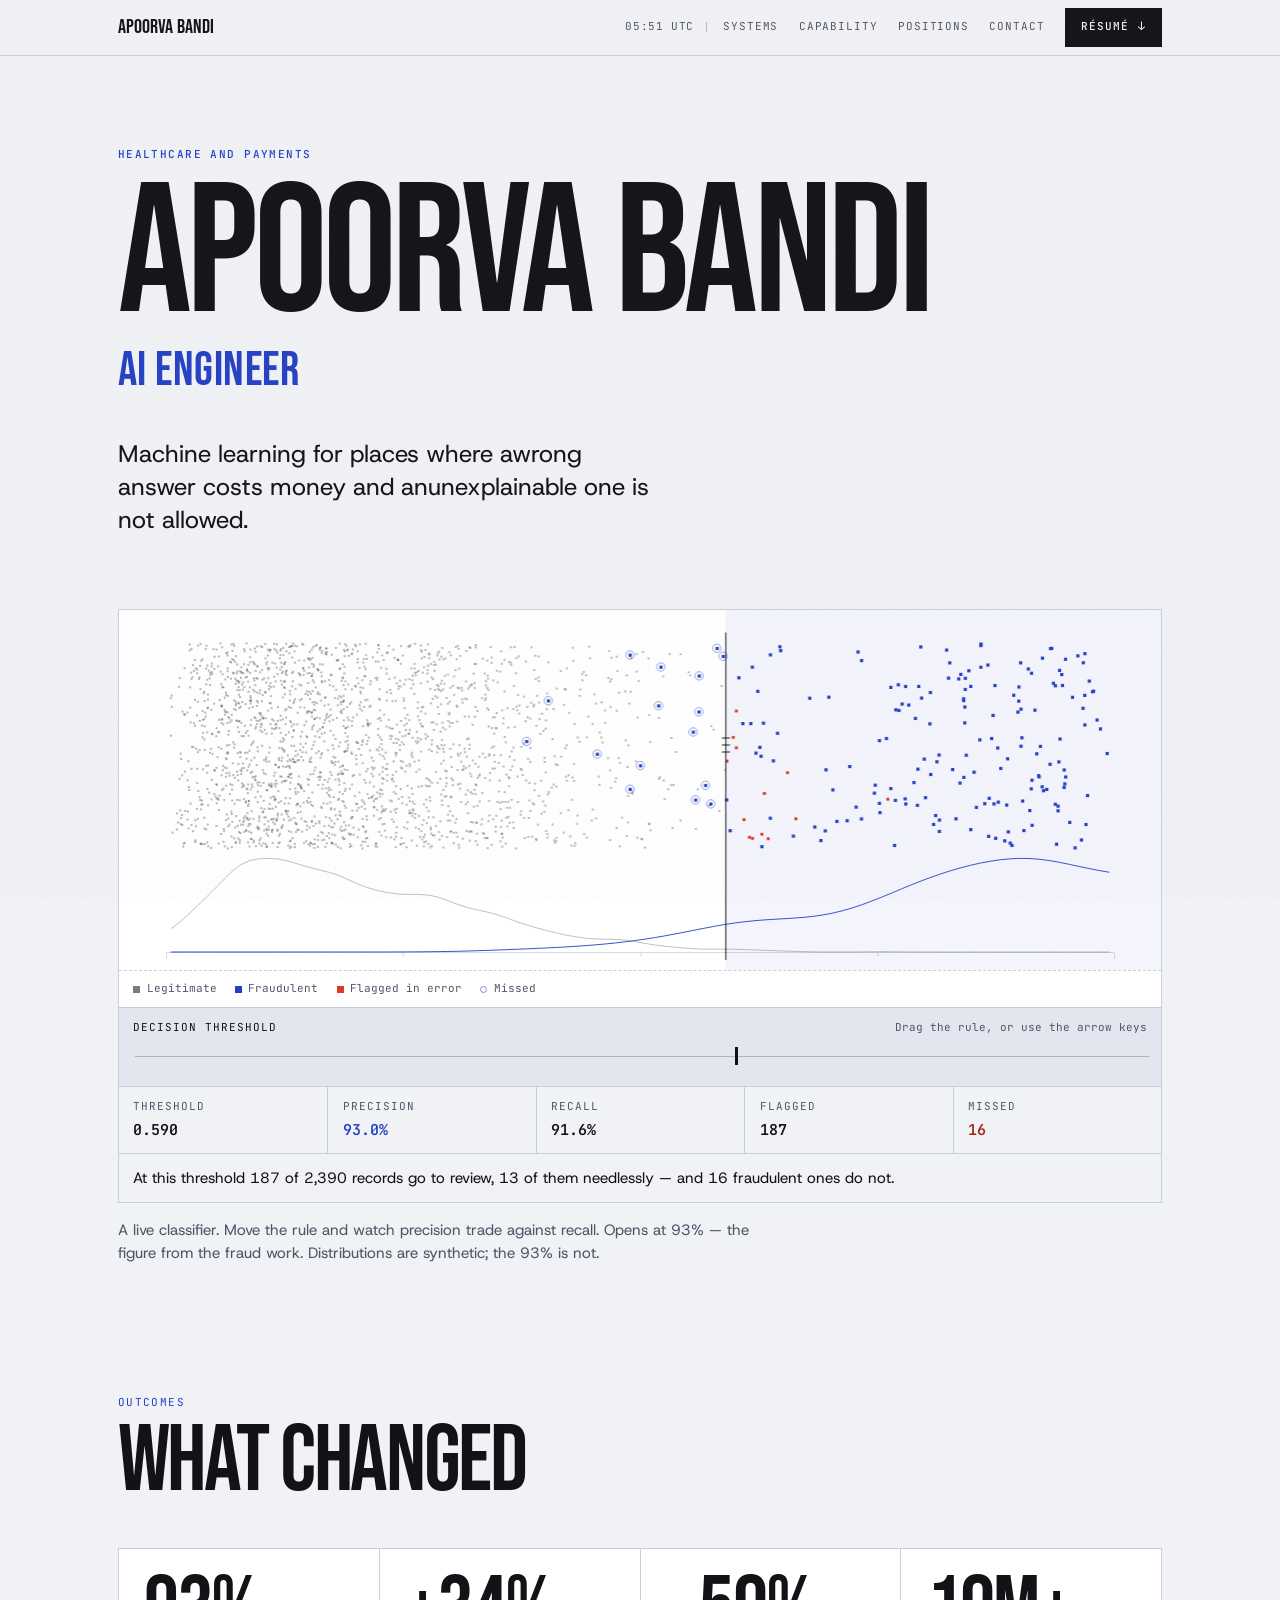
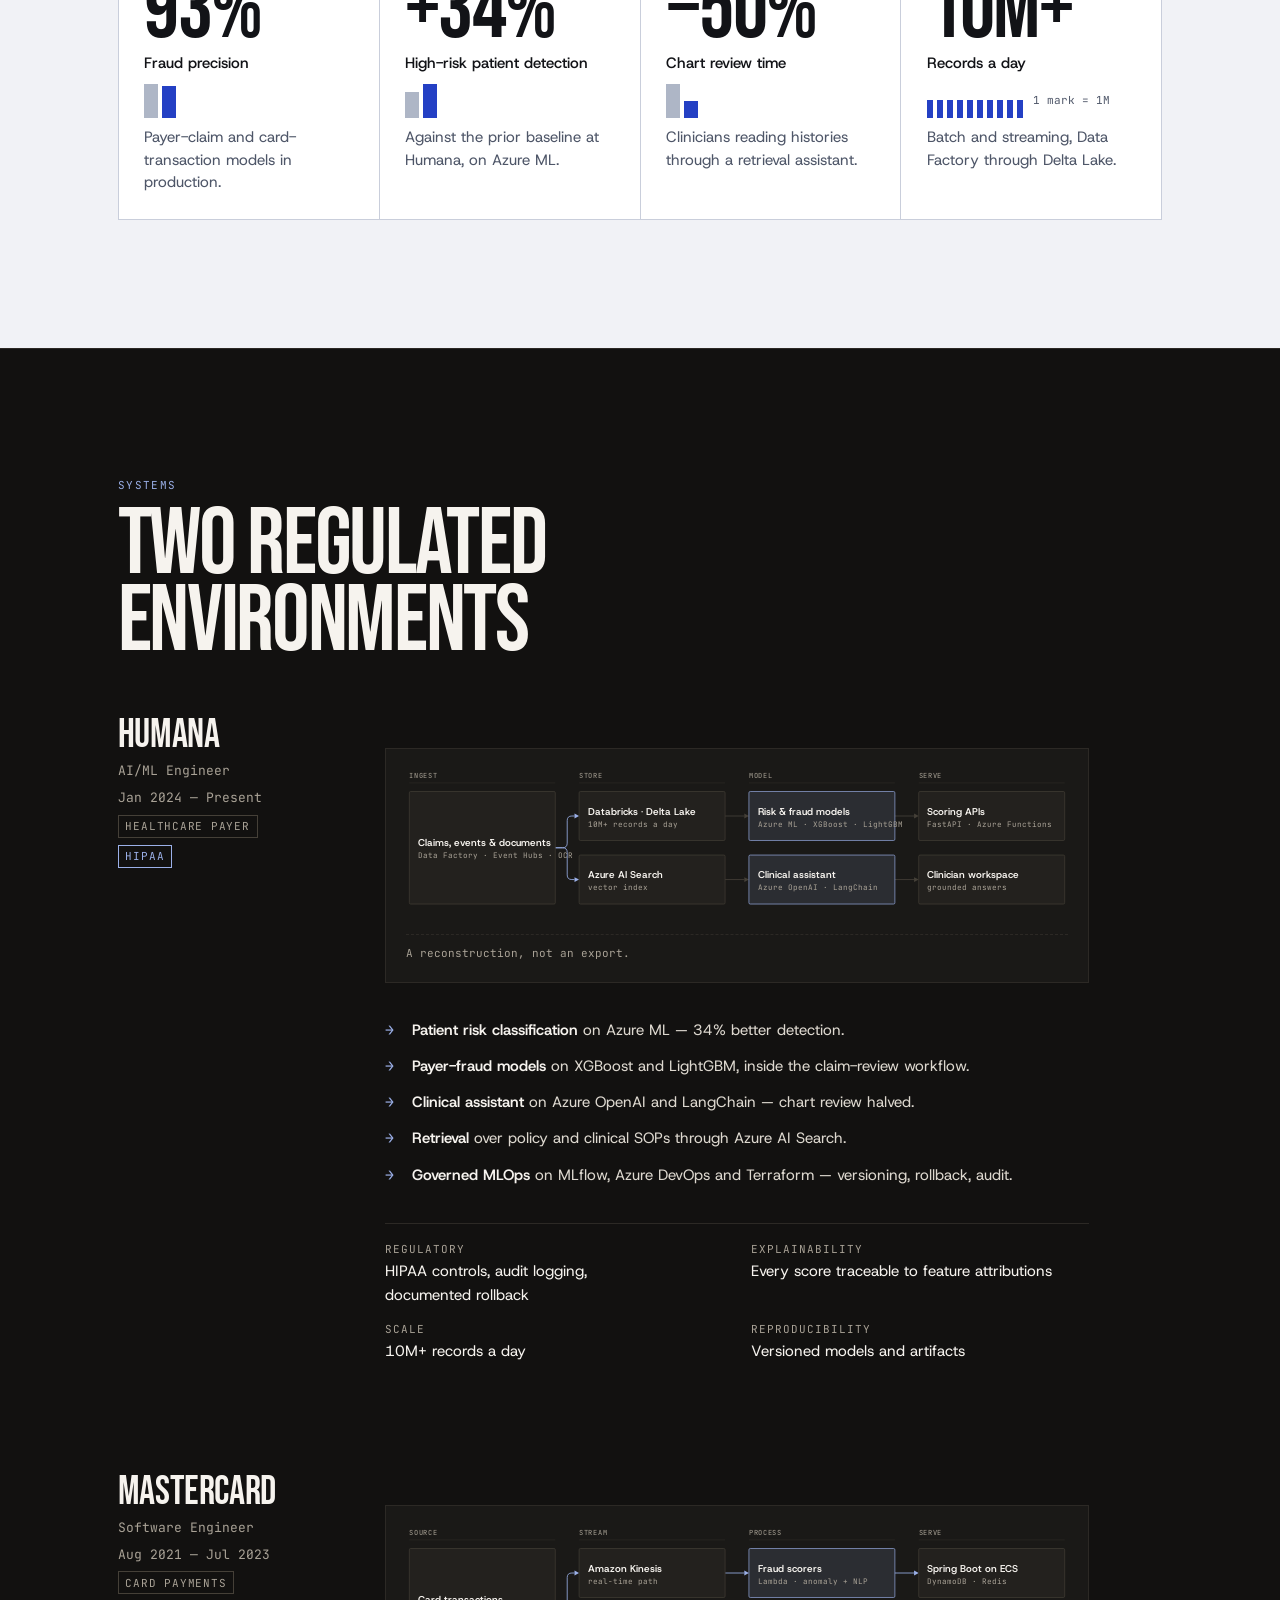
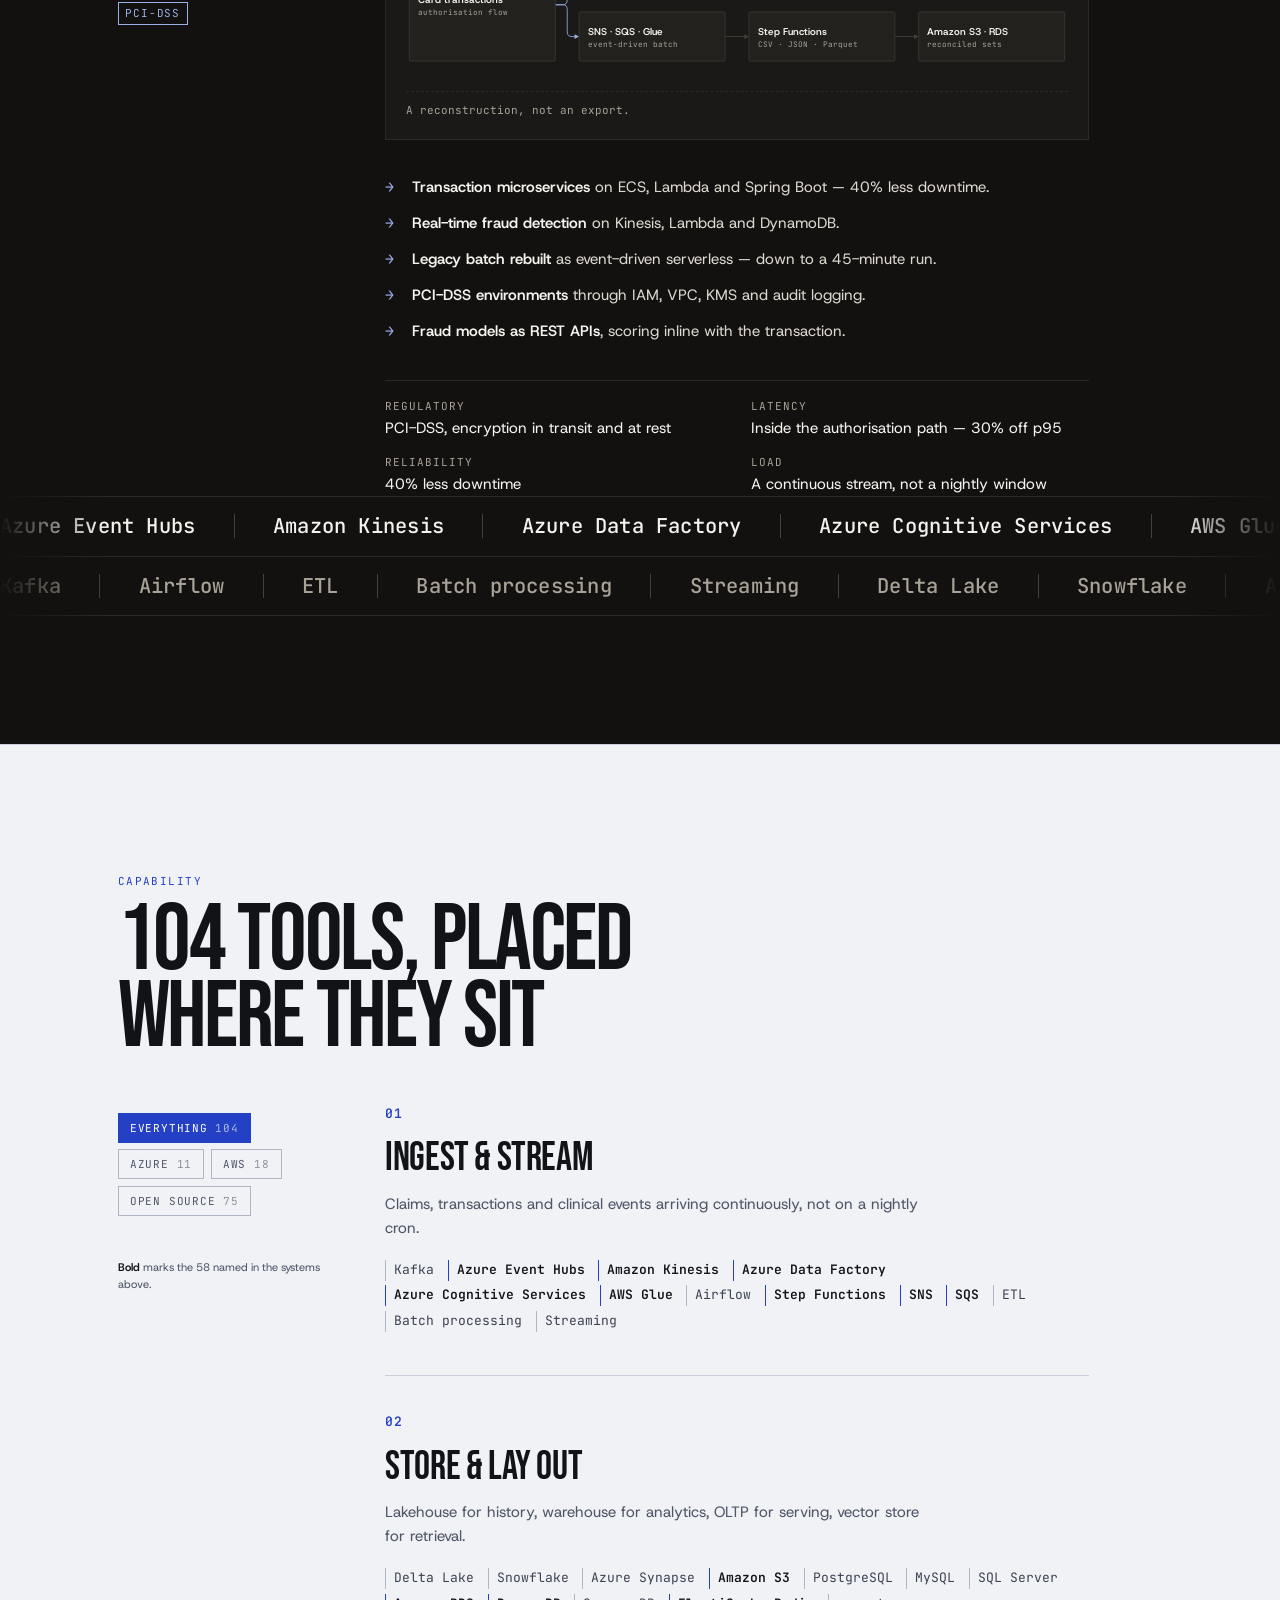
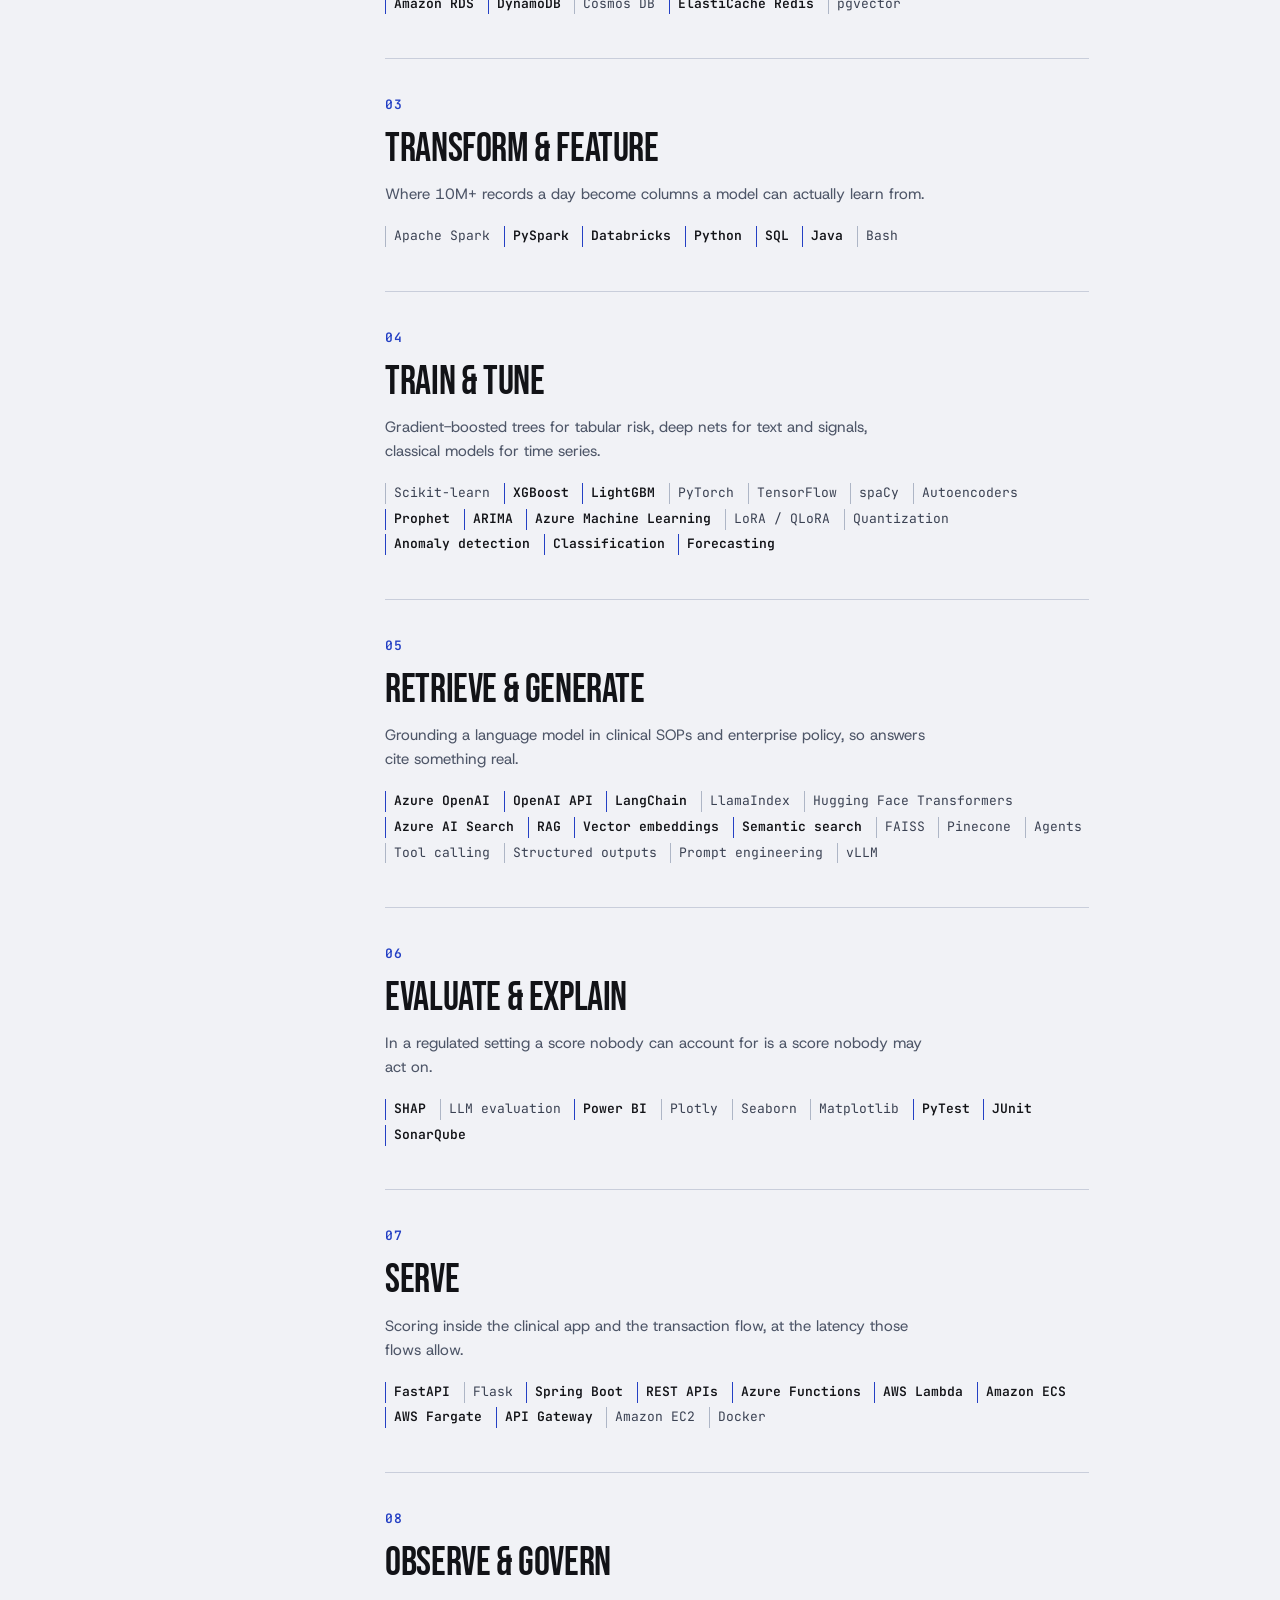
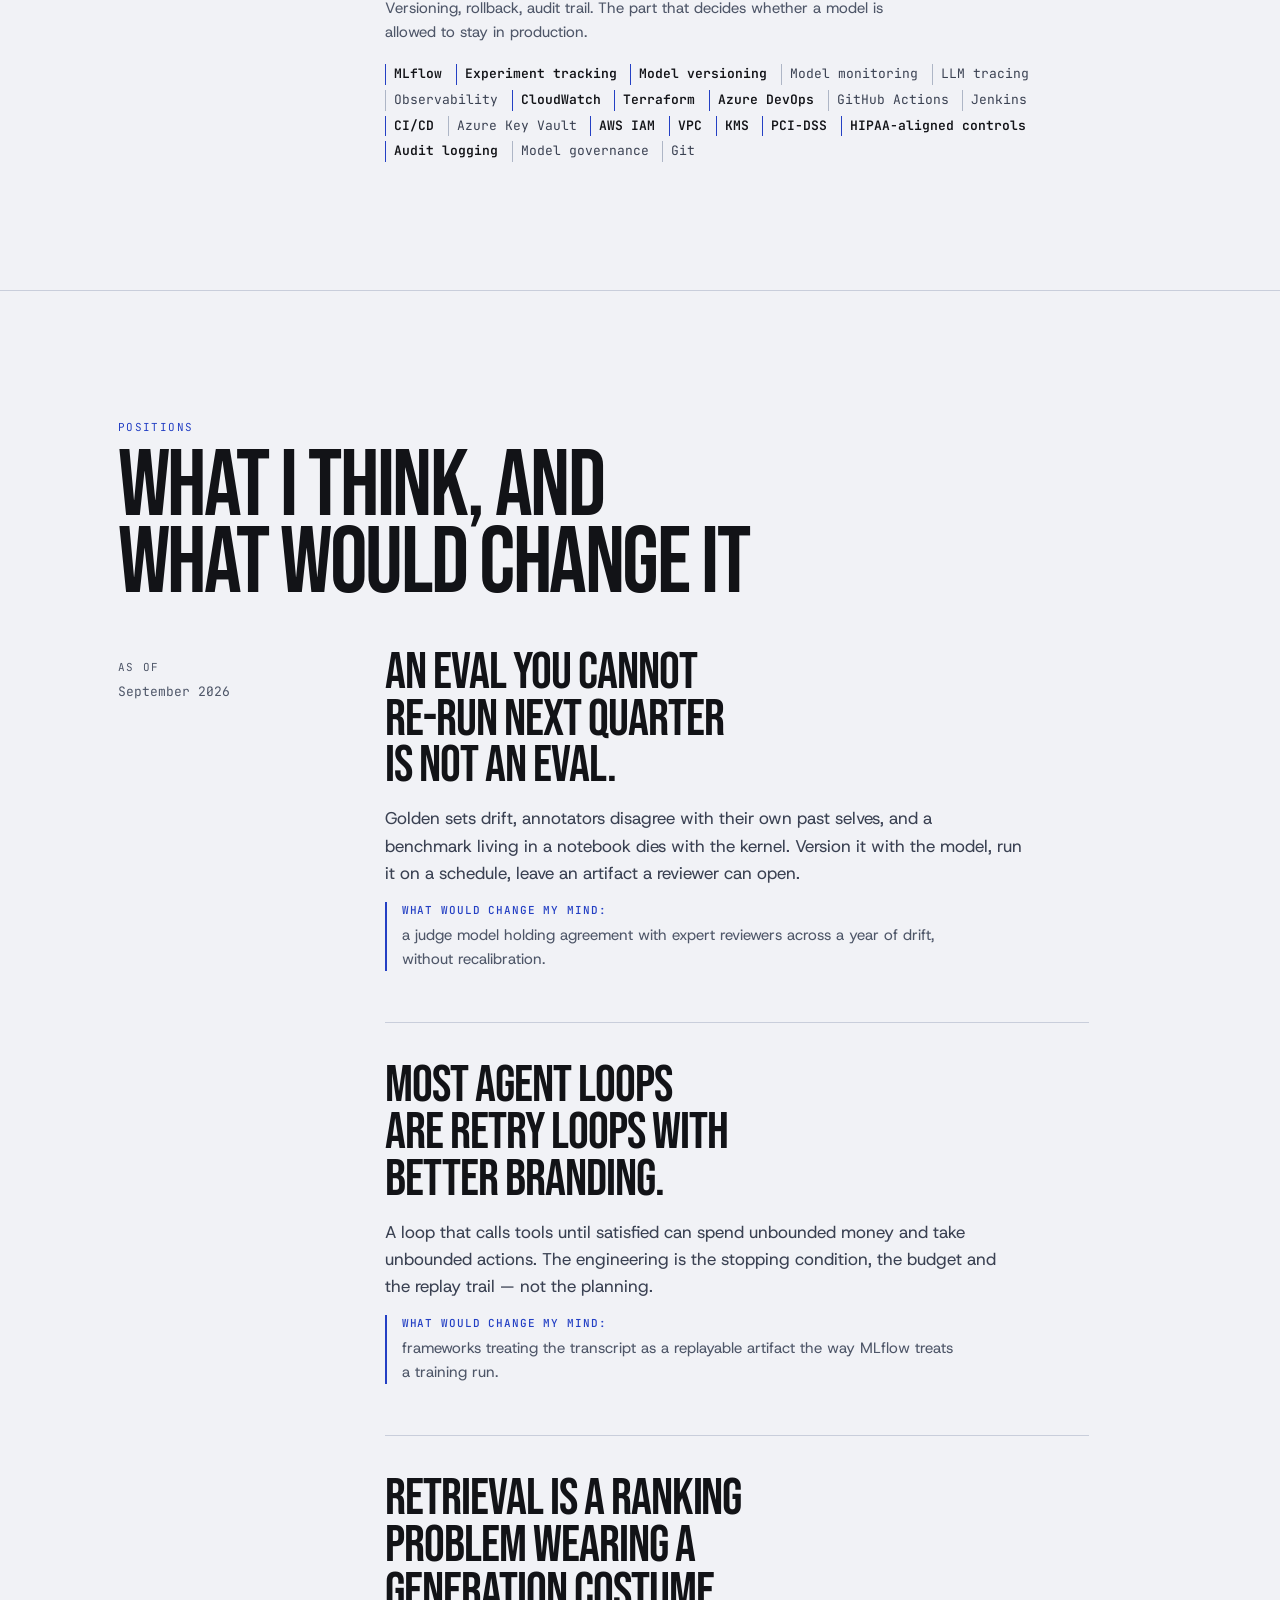
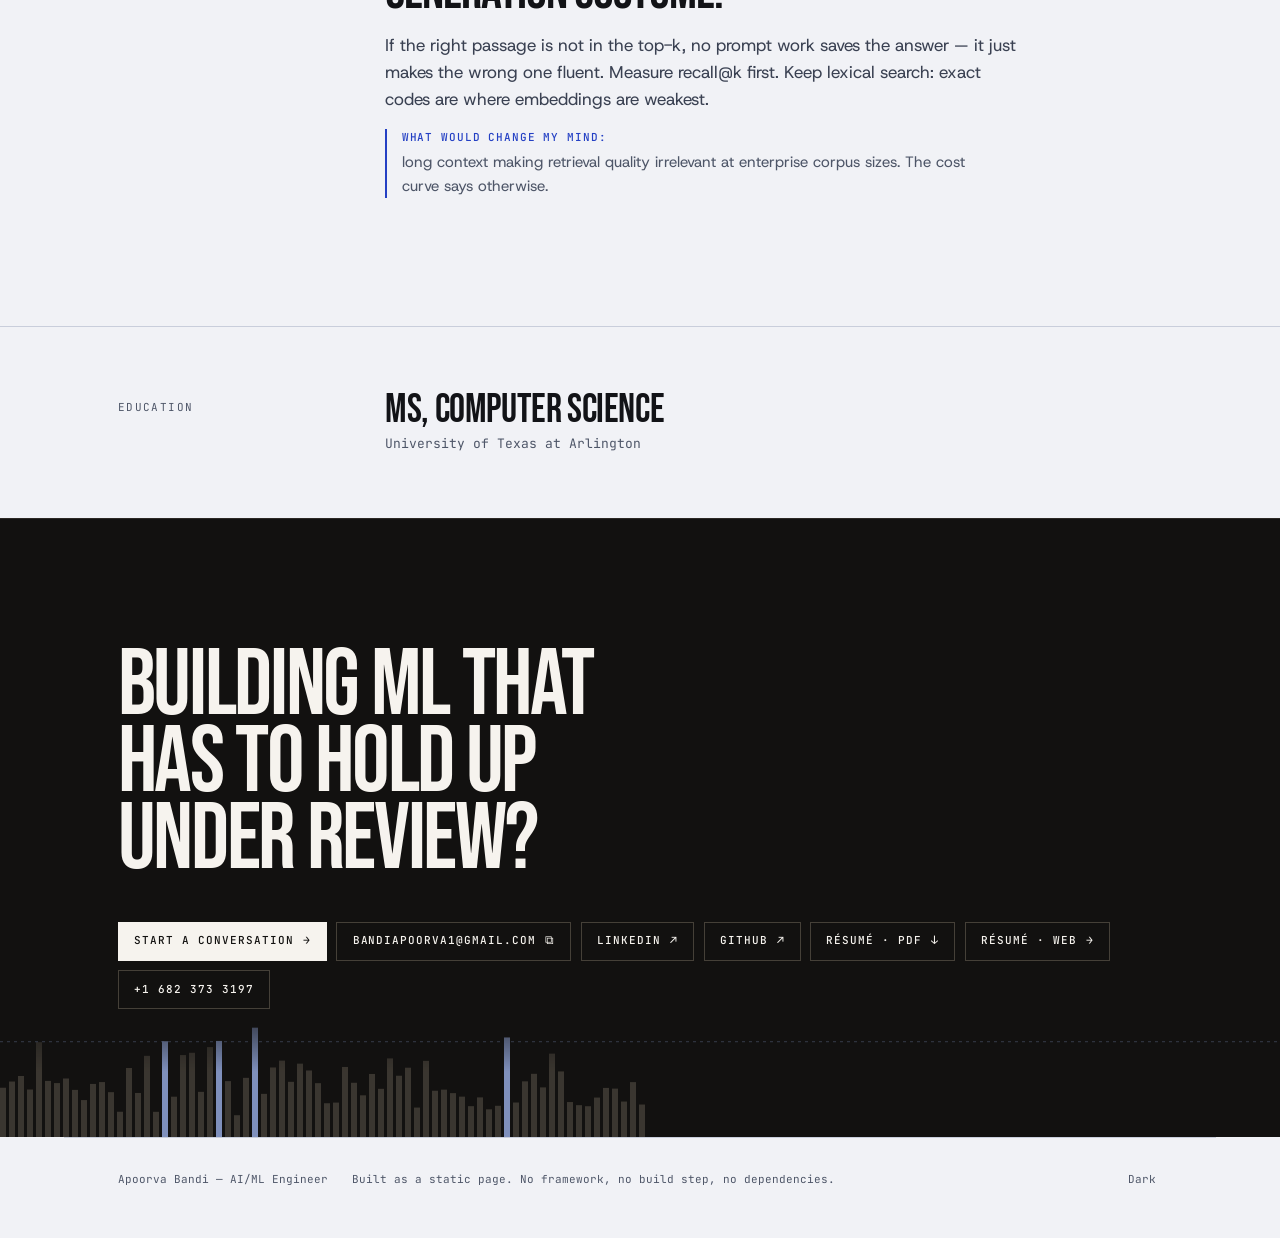
==== index.html @ 3385922a "Portfolio site: Bebas poster direction with alternating bands Light ground with full-bleed black ban" ====
<!doctype html>
<html lang="en">
<head>
<meta charset="utf-8">
<meta name="viewport" content="width=device-width, initial-scale=1">
<title>Apoorva Bandi — AI/ML Engineer</title>
<meta name="description" content="AI/ML engineer with five years of production machine learning in regulated environments: patient risk and payer fraud at Humana under HIPAA, transaction services and real-time fraud detection at Mastercard under PCI-DSS.">
<meta name="author" content="Apoorva Bandi">
<meta name="theme-color" content="#e9ecf2" media="(prefers-color-scheme: light)">
<meta name="theme-color" content="#0f131a" media="(prefers-color-scheme: dark)">
<link rel="canonical" href="https://apoorvabandi.com/">

<meta property="og:type" content="profile">
<meta property="og:title" content="Apoorva Bandi — AI/ML Engineer">
<meta property="og:description" content="Machine learning for places where a wrong answer costs money and an unexplainable one is not allowed.">
<meta name="twitter:card" content="summary_large_image">

<link rel="icon" href="assets/favicon.svg" type="image/svg+xml">
<link rel="preconnect" href="https://fonts.googleapis.com">
<link rel="preconnect" href="https://fonts.gstatic.com" crossorigin>
<link rel="stylesheet" href="https://fonts.googleapis.com/css2?family=Bebas+Neue&family=Host+Grotesk:ital,wght@0,300..800;1,300..800&family=JetBrains+Mono:wght@100..800&display=swap">
<link rel="stylesheet" href="assets/css/app.css">

<script>
  /* Every hidden-until-revealed state in the stylesheet is scoped under .js,
     so a visitor with scripting off — or one who hits a script error — gets
     the finished page rather than an empty one. Setting the theme here too
     avoids a flash of the wrong ground colour. */
  (function () {
    var r = document.documentElement;
    r.classList.add('js');
    try {
      var t = localStorage.getItem('theme');
      if (t === 'dark' || t === 'light') r.dataset.theme = t;
    } catch (e) {}
    setTimeout(function () { r.classList.add('is-ready', 'is-lit'); }, 2200);
  })();
</script>

<script type="application/ld+json">
{
  "@context": "https://schema.org",
  "@type": "Person",
  "name": "Apoorva Bandi",
  "jobTitle": "AI/ML Engineer",
  "email": "mailto:bandiapoorva1@gmail.com",
  "telephone": "+1-682-373-3197",
  "url": "https://apoorvabandi.com/",
  "sameAs": [
    "https://www.linkedin.com/in/apoorvabandi/",
    "https://github.com/bandiapoorva1"
  ],
  "alumniOf": {
    "@type": "CollegeOrUniversity",
    "name": "University of Texas at Arlington"
  },
  "knowsAbout": [
    "Machine learning engineering", "MLOps", "Retrieval-augmented generation",
    "Fraud detection", "Healthcare analytics", "Microsoft Azure", "AWS"
  ]
}
</script>
</head>

<body>
<a class="skip" href="#main">Skip to content</a>

<header class="bar">
  <div class="shell bar__in">
    <a class="bar__mark" href="#top">Apoorva Bandi</a>
    <p class="bar__meta" id="bar-meta">
      <span id="meta-loc"></span><span id="meta-time">—</span><span id="meta-temp" hidden></span>
    </p>
    <nav class="bar__nav" aria-label="Sections">
      <a class="bar__link bar__link--opt" href="#systems">Systems</a>
      <a class="bar__link bar__link--opt" href="#capability">Capability</a>
      <a class="bar__link bar__link--opt" href="#positions">Positions</a>
      <a class="bar__link bar__link--opt" href="#contact">Contact</a>
      <a class="btn btn--solid" href="assets/Apoorva-Bandi-Resume.pdf" target="_blank" rel="noopener">
        Résumé <span class="btn__x" aria-hidden="true">↓</span>
      </a>
    </nav>
  </div>
  <div class="bar__rail" aria-hidden="true"></div>
</header>

<main id="main">

<!-- ============================================================ hero -- -->
<section class="hero band" id="top">
  <div class="shell">
    <p class="eyebrow">Healthcare and payments</p>
    <h1 class="name">Apoorva Bandi</h1>

    <p class="roles">
      <span class="vh">AI Engineer, ML Engineer, MLOps Engineer, Data Engineer</span>
      <span class="roles__mask" aria-hidden="true">
        <span class="roles__list">
          <span>AI Engineer</span>
          <span>ML Engineer</span>
          <span>MLOps Engineer</span>
          <span>Data Engineer</span>
          <span>AI Engineer</span>
        </span>
      </span>
    </p>
    <p class="lede" data-lines>
      Machine learning for places where a wrong answer costs money and an
      unexplainable one is not allowed.
    </p>
  </div>

  <div class="shell">
    <figure class="field" id="field">
      <div class="field__frame">
        <canvas class="field__cv" aria-hidden="true"></canvas>
        <div class="field__legend">
          <span class="key" style="--key: var(--f-neg-key)">Legitimate</span>
          <span class="key" style="--key: var(--f-pos)">Fraudulent</span>
          <span class="key" style="--key: var(--f-fp)">Flagged in error</span>
          <span class="key key--miss">Missed</span>
        </div>
      </div>

      <div class="thr">
        <div class="thr__lab">
          <label for="thr-input">Decision threshold</label>
          <span id="thr-hint">Drag the rule, or use the arrow keys</span>
        </div>
        <input id="thr-input" type="range" min="0.02" max="0.98" step="0.005"
               value="0.59" aria-describedby="thr-hint thr-live">
      </div>

      <dl class="readout" id="readout">
        <div><dt>Threshold</dt><dd data-role="threshold">0.590</dd></div>
        <div><dt>Precision</dt><dd data-role="precision">93.0%</dd></div>
        <div><dt>Recall</dt><dd data-role="recall">91.6%</dd></div>
        <div><dt>Flagged</dt><dd data-role="flagged">187</dd></div>
        <div><dt>Missed</dt><dd data-role="missed">16</dd></div>
      </dl>
      <p class="verdict" id="verdict">
        At this threshold 187 of 2,390 records go to review, 13 of them
        needlessly — and 16 fraudulent ones do not.
      </p>
      <p class="vh" id="thr-live" role="status" aria-live="polite"></p>

      <figcaption class="note">
        A live classifier. Move the rule and watch precision trade against
        recall. Opens at 93% — the figure from the fraud work. Distributions are
        synthetic; the 93% is not.
      </figcaption>
    </figure>
  </div>
</section>

<!-- ========================================================= outcomes -- -->
<section class="sec band" aria-labelledby="outcomes-h">
  <div class="shell">
    <div class="head">
      <span class="head__k">Outcomes</span>
      <h2 class="h2" id="outcomes-h">What changed</h2>
    </div>

    <div class="figs" data-reveal-group>
      <div class="fig" data-reveal>
        <span class="fig__n">93%</span>
        <span class="fig__l">Fraud precision</span>
        <span class="fig__bar" aria-hidden="true">
          <span style="--h:100%"></span><span style="--h:93%"></span>
        </span>
        <span class="fig__p">Payer-claim and card-transaction models in production.</span>
      </div>
      <div class="fig" data-reveal>
        <span class="fig__n">+34%</span>
        <span class="fig__l">High-risk patient detection</span>
        <span class="fig__bar" aria-hidden="true">
          <span style="--h:74%"></span><span style="--h:100%"></span>
        </span>
        <span class="fig__p">Against the prior baseline at Humana, on Azure ML.</span>
      </div>
      <div class="fig" data-reveal>
        <span class="fig__n">&minus;50%</span>
        <span class="fig__l">Chart review time</span>
        <span class="fig__bar" aria-hidden="true">
          <span style="--h:100%"></span><span style="--h:50%"></span>
        </span>
        <span class="fig__p">Clinicians reading histories through a retrieval assistant.</span>
      </div>
      <div class="fig" data-reveal>
        <span class="fig__n">10M+</span>
        <span class="fig__l">Records a day</span>
        <span class="fig__bar fig__bar--unit" aria-hidden="true">
          <span style="--h:100%"></span><span style="--h:100%"></span><span style="--h:100%"></span>
          <span style="--h:100%"></span><span style="--h:100%"></span><span style="--h:100%"></span>
          <span style="--h:100%"></span><span style="--h:100%"></span><span style="--h:100%"></span>
          <span style="--h:100%"></span><em>1 mark = 1M</em>
        </span>
        <span class="fig__p">Batch and streaming, Data Factory through Delta Lake.</span>
      </div>
    </div>
  </div>
</section>

<!-- ========================================================= systems -- -->
<section class="sec band band--invert" id="systems" aria-labelledby="systems-h">
  <div class="shell">
    <div class="head">
      <span class="head__k">Systems</span>
      <h2 class="h2" id="systems-h">Two regulated environments</h2>
    </div>

    <article class="sys">
      <div class="row">
        <div class="chan chan--sticky">
          <span class="sys__org">Humana</span>
          <span>AI/ML Engineer</span>
          <span>Jan 2024 — Present</span>
          <span class="tag">Healthcare payer</span>
          <span class="tag tag--reg">HIPAA</span>
        </div>

        <div>
          <figure class="arch" data-arch="humana">
            <div data-arch-host></div>
            <figcaption>A reconstruction, not an export.</figcaption>
          </figure>

          <ul class="did">
            <li><b>Patient risk classification</b> on Azure ML — 34% better detection.</li>
            <li><b>Payer-fraud models</b> on XGBoost and LightGBM, inside the claim-review workflow.</li>
            <li><b>Clinical assistant</b> on Azure OpenAI and LangChain — chart review halved.</li>
            <li><b>Retrieval</b> over policy and clinical SOPs through Azure AI Search.</li>
            <li><b>Governed MLOps</b> on MLflow, Azure DevOps and Terraform — versioning, rollback, audit.</li>
          </ul>

          <dl class="constr">
            <div><dt>Regulatory</dt><dd>HIPAA controls, audit logging, documented rollback</dd></div>
            <div><dt>Explainability</dt><dd>Every score traceable to feature attributions</dd></div>
            <div><dt>Scale</dt><dd>10M+ records a day</dd></div>
            <div><dt>Reproducibility</dt><dd>Versioned models and artifacts</dd></div>
          </dl>
        </div>
      </div>
    </article>

    <article class="sys">
      <div class="row">
        <div class="chan chan--sticky">
          <span class="sys__org">Mastercard</span>
          <span>Software Engineer</span>
          <span>Aug 2021 — Jul 2023</span>
          <span class="tag">Card payments</span>
          <span class="tag tag--reg">PCI-DSS</span>
        </div>

        <div>
          <figure class="arch" data-arch="mastercard">
            <div data-arch-host></div>
            <figcaption>A reconstruction, not an export.</figcaption>
          </figure>

          <ul class="did">
            <li><b>Transaction microservices</b> on ECS, Lambda and Spring Boot — 40% less downtime.</li>
            <li><b>Real-time fraud detection</b> on Kinesis, Lambda and DynamoDB.</li>
            <li><b>Legacy batch rebuilt</b> as event-driven serverless — down to a 45-minute run.</li>
            <li><b>PCI-DSS environments</b> through IAM, VPC, KMS and audit logging.</li>
            <li><b>Fraud models as REST APIs</b>, scoring inline with the transaction.</li>
          </ul>

          <dl class="constr">
            <div><dt>Regulatory</dt><dd>PCI-DSS, encryption in transit and at rest</dd></div>
            <div><dt>Latency</dt><dd>Inside the authorisation path — 30% off p95</dd></div>
            <div><dt>Reliability</dt><dd>40% less downtime</dd></div>
            <div><dt>Load</dt><dd>A continuous stream, not a nightly window</dd></div>
          </dl>
        </div>
      </div>
    </article>
  </div>

  <div class="ticker" id="ticker-a" aria-hidden="true"><div class="ticker__row"></div></div>
  <div class="ticker ticker--rev" id="ticker-b" aria-hidden="true"><div class="ticker__row"></div></div>
</section>

<!-- ====================================================== capability -- -->
<section class="sec band" id="capability" aria-labelledby="cap-h">
  <div class="shell">
    <div class="head">
      <span class="head__k">Capability</span>
      <h2 class="h2" id="cap-h">104 tools, placed where they sit</h2>
    </div>

    <div class="row">
      <div class="chan chan--sticky">
        <div class="filters" id="filters" role="group" aria-label="Filter by ecosystem"></div>
        <p class="chan__note"><b>Bold</b> marks the 58 named in the systems above.</p>
        <p class="vh" id="filter-live" role="status" aria-live="polite"></p>
      </div>
      <div id="stages"></div>
    </div>
  </div>
</section>

<!-- ======================================================= positions -- -->
<section class="sec band" id="positions" aria-labelledby="pos-h">
  <div class="shell">
    <div class="head">
      <span class="head__k">Positions</span>
      <h2 class="h2" id="pos-h">What I think, and what would change it</h2>
    </div>

    <div class="row">
      <div class="chan chan--sticky">
        <span class="chan__lab">As of</span>
        <span>September 2026</span>
      </div>

      <div class="positions">
        <article class="pos">
          <h3 class="pos__h">An eval you cannot re-run next quarter is not an eval.</h3>
          <p>
            Golden sets drift, annotators disagree with their own past selves, and
            a benchmark living in a notebook dies with the kernel. Version it with
            the model, run it on a schedule, leave an artifact a reviewer can open.
          </p>
          <p class="pos__x">
            <b>What would change my mind:</b> a judge model holding agreement with
            expert reviewers across a year of drift, without recalibration.
          </p>
        </article>

        <article class="pos">
          <h3 class="pos__h">Most agent loops are retry loops with better branding.</h3>
          <p>
            A loop that calls tools until satisfied can spend unbounded money and
            take unbounded actions. The engineering is the stopping condition, the
            budget and the replay trail — not the planning.
          </p>
          <p class="pos__x">
            <b>What would change my mind:</b> frameworks treating the transcript as
            a replayable artifact the way MLflow treats a training run.
          </p>
        </article>

        <article class="pos">
          <h3 class="pos__h">Retrieval is a ranking problem wearing a generation costume.</h3>
          <p>
            If the right passage is not in the top-k, no prompt work saves the
            answer — it just makes the wrong one fluent. Measure recall@k first.
            Keep lexical search: exact codes are where embeddings are weakest.
          </p>
          <p class="pos__x">
            <b>What would change my mind:</b> long context making retrieval quality
            irrelevant at enterprise corpus sizes. The cost curve says otherwise.
          </p>
        </article>
      </div>
    </div>
  </div>
</section>

<!-- ======================================================= education -- -->
<section class="sec sec--tight band" aria-labelledby="edu-h">
  <div class="shell">
    <div class="row">
      <div class="chan"><span class="chan__lab">Education</span></div>
      <div class="edu">
        <h2 class="edu__d" id="edu-h">MS, Computer Science</h2>
        <p class="edu__s">University of Texas at Arlington</p>
      </div>
    </div>
  </div>
</section>

<!-- =========================================================== close -- -->
<section class="sec band band--invert" id="contact" aria-labelledby="close-h">
  <canvas class="compute compute--latency" aria-hidden="true"></canvas>

  <div class="shell">
    <h2 class="close__h" id="close-h">Building ML that has to hold up under review?</h2>

    <div class="links">
      <a class="btn btn--solid" href="mailto:bandiapoorva1@gmail.com">
        Start a conversation <span class="btn__x" aria-hidden="true">&rarr;</span>
      </a>
      <button class="btn copy" type="button" data-copy="bandiapoorva1@gmail.com">
        bandiapoorva1@gmail.com <span class="btn__x" aria-hidden="true">&#10697;</span>
        <span class="copy__said" aria-hidden="true">Copied</span>
      </button>
      <a class="btn" href="https://www.linkedin.com/in/apoorvabandi/" target="_blank" rel="noopener me">
        LinkedIn <span class="btn__x" aria-hidden="true">&#8599;</span>
      </a>
      <a class="btn" href="https://github.com/bandiapoorva1" target="_blank" rel="noopener me">
        GitHub <span class="btn__x" aria-hidden="true">&#8599;</span>
      </a>
      <a class="btn" href="assets/Apoorva-Bandi-Resume.pdf" target="_blank" rel="noopener">
        Résumé · PDF <span class="btn__x" aria-hidden="true">&darr;</span>
      </a>
      <a class="btn" href="resume.html">Résumé · web <span class="btn__x" aria-hidden="true">&rarr;</span></a>
      <a class="btn" href="tel:+16823733197">+1 682 373 3197</a>
    </div>
  </div>
</section>

</main>

<footer class="shell foot">
  <span>Apoorva Bandi — AI/ML Engineer</span>
  <span>Built as a static page. No framework, no build step, no dependencies.</span>
  <button class="theme" type="button" id="theme" aria-pressed="false">
    <span id="theme-label">Dark</span>
  </button>
</footer>

<!-- Classic scripts, loaded in dependency order. Deliberately not ES modules:
     browsers block module loading over file://, and this page should work when
     you double-click it as well as when it is served. -->
<script defer src="assets/js/field.js"></script>
<script defer src="assets/js/compute.js"></script>
<script defer src="assets/js/diagram.js"></script>
<script defer src="assets/js/stack.js"></script>
<script defer src="assets/js/motion.js"></script>
<script defer src="assets/js/app.js"></script>
</body>
</html>
---- assets/css/app.css ----
/* ===========================================================================
   Apoorva Bandi — portfolio
   Layers keep specificity flat, so nothing here has to fight anything else.
   =========================================================================== */

@layer reset, tokens, base, layout, components, motion;

/* Registered so the variable-font axes can be transitioned. Unregistered
   custom properties are not animatable. */
@property --name-tr { syntax: '<length-percentage>'; inherits: true; initial-value: -0.025em; }

/* Metric-matched fallbacks. `font-display: swap` without these guarantees a
   visible reflow when the webfont lands; these three faces are Arial and
   Courier New re-scaled to the real measured metrics of each webfont, so the
   line boxes are identical before and after the swap and CLS stays at 0.
   Ratios measured in-browser against the live fonts, not estimated. */
@font-face {
  font-family: 'Bebas Neue fallback';
  src: local('Arial Narrow'), local('Helvetica Neue Condensed'), local('Liberation Sans Narrow');
  size-adjust: 74.21%;
  ascent-override: 121.28%;
  descent-override: 40.43%;
  line-gap-override: 0%;
}
@font-face {
  font-family: 'JetBrains Mono fallback';
  src: local('Courier New'), local('Courier'), local('Liberation Mono');
  size-adjust: 99.98%;
  ascent-override: 102.02%;
  descent-override: 30.01%;
  line-gap-override: 0%;
}
@font-face {
  font-family: 'Host Grotesk fallback';
  src: local('Arial'), local('Helvetica'), local('Liberation Sans');
  size-adjust: 106.13%;
  ascent-override: 95.17%;
  descent-override: 30.15%;
  line-gap-override: 0%;
}


/* --------------------------------------------------------------- reset --- */
@layer reset {
  *, *::before, *::after { box-sizing: border-box; }
  html { -webkit-text-size-adjust: 100%; }
  body, h1, h2, h3, h4, p, figure, blockquote, dl, dd, ul, ol { margin: 0; }
  ul, ol { padding: 0; list-style: none; }
  img, svg, canvas { display: block; max-width: 100%; }
  button, input { font: inherit; color: inherit; }
  button { background: none; border: 0; cursor: pointer; }
  a { color: inherit; }
}

/* -------------------------------------------------------------- tokens --- */
@layer tokens {
  :root {
    color-scheme: light dark;

    /* --- surfaces and ink. Every text pair here was computed, not guessed:
           ink 13.9:1, body 7.9:1, mute 5.7:1, accent 6.3:1, alert 5.7:1
           against the darkest surface it ever sits on. ------------------- */
    --paper: #f1f2f6;
    --card: #ffffff;
    --sunk: #e3e6ee;
    --ink: #121317;
    --body: #3a4152;
    --mute: #4e5668;
    --rule: #c9cedb;
    --rule-2: #aeb6c6;
    --accent: #2440c4;
    --accent-ink: #ffffff;
    --accent-soft: rgb(36 64 196 / 8%);
    --alert: #a32812;
    --alert-dot: #d93a24;
    --link: var(--accent);
    --link-line: var(--accent);
    --shadow: 0 1px 0 rgb(20 23 30 / 4%), 0 12px 32px -18px rgb(20 23 30 / 22%);
    --f-neg: rgb(18 19 23 / 30%);
    --f-neg-key: rgb(18 19 23 / 55%);
    --f-pos: #2440c4;
    --f-fp: #d93a24;
    --f-line: #121317;
    --f-wash: rgb(36 64 196 / 5.5%);
    --f-miss: rgb(36 64 196 / 55%);
    --f-grid: rgb(18 19 23 / 16%);

    /* --- type. Fluid, but every clamp keeps a rem term so browser zoom to
           200% still works (WCAG 1.4.4). ------------------------------- */
    --face-display: 'Bebas Neue', 'Bebas Neue fallback', 'Arial Narrow', sans-serif;
    --face-body: 'Host Grotesk', 'Host Grotesk fallback', system-ui, sans-serif;
    --face-data: 'JetBrains Mono', 'JetBrains Mono fallback', ui-monospace, monospace;

    /* Poster scale. A condensed uppercase face carries far less width per
       point than a text face, so everything display-sized goes up and the
       leading comes down hard. */
    --t-display: clamp(4rem, 1rem + 16vw, 11.5rem);
    --t-h2: clamp(2.5rem, 1rem + 6.6vw, 5.875rem);
    --t-h3: 1.3125rem;      /* 21 */
    --t-lede: clamp(1.1875rem, 1.06rem + 0.66vw, 1.5rem);
    --t-body: 1.0625rem;    /* 17 */
    --t-small: 0.9375rem;   /* 15 */
    --t-data: 0.8125rem;    /* 13 */
    --t-meta: 0.6875rem;    /* 11 */
    --t-figure: clamp(2rem, 1.3rem + 3.1vw, 3.75rem);

    /* optical tracking, as a system rather than a guess */
    /* A serif needs far less negative tracking than a grotesque — over-tighten
       one and the counters close up. */
    --tr-display: -0.025em;
    --tr-h2: -0.025em;
    --tr-h3: -0.01em;
    --tr-label: 0.13em;
    --lh-display: 0.82;

    /* The settled state of the name, declared rather than inherited from the
       @property initial-value. Without this, a browser that does not support
       @property leaves these unset, which makes the font-variation-settings
       declaration invalid and drops it entirely. */
    /* Bebas ships one weight, so the name converges on tracking instead:
       wide and airy at load, pulling tight as the threshold settles. */
    --name-tr: -0.025em;

    /* --- space and measure ---------------------------------------------- */
    --pad: clamp(1.25rem, 4.2vw, 3.5rem);
    --gap: clamp(1.5rem, 3.4vw, 3.25rem);
    --chan: 14rem;
    --measure: 44rem;
    --shell: 72rem;
    --sec-y: clamp(4.5rem, 10vw, 9rem);

    /* --- motion. One overlap discipline: the next beat starts at ~60% of
           the previous one, staggers 30-60ms, exits faster than enters. --- */
    --dur-fast: 150ms;
    --dur-base: 220ms;
    --dur-slow: 320ms;
    --dur-sig: 560ms;   /* the one signature beat, nothing else */
    --ease-enter: cubic-bezier(0.25, 1, 0.5, 1);
    --ease-exit: cubic-bezier(0.5, 0, 0.75, 0);
    --ease-spatial: cubic-bezier(0.83, 0, 0.17, 1);
    --travel: 10px;
    --stagger: 40ms;
  }

  /* Dark is designed, not inverted. Contrast verified against this ground:
     ink 14.3:1, body 11.1:1, muted 6.2:1, accent 7.5:1, alert 4.7:1. */
  @media (prefers-color-scheme: dark) {
    :root:not([data-theme='light']) {
      --paper: #121110;
      --card: #1a1917;
      --sunk: #23211e;
      --ink: #f6f3ee;
      --body: #ddd8cf;
      --mute: #a9a296;
      --rule: #2c2925;
      --rule-2: #454038;
      --accent: #9bb0e8;
      --accent-ink: #121110;
      --accent-soft: rgb(155 176 232 / 13%);
      --alert: #e8836a;
      --alert-dot: #e0654a;
      --link: var(--ink);
      --link-line: var(--accent);
      --shadow: 0 1px 0 rgb(255 255 255 / 5%), 0 18px 44px -24px rgb(0 0 0 / 76%);
      --f-neg: rgb(238 231 219 / 26%);
      --f-neg-key: rgb(238 231 219 / 62%);
      --f-pos: #9bb0e8;
      --f-fp: #e0654a;
      --f-line: #f6f3ee;
      --f-wash: rgb(155 176 232 / 7%);
      --f-miss: rgb(155 176 232 / 52%);
      --f-grid: rgb(238 231 219 / 16%);
    }
  }

  :root[data-theme='dark'] {
    --paper: #121110;
    --card: #1a1917;
    --sunk: #23211e;
    --ink: #f6f3ee;
    --body: #ddd8cf;
    --mute: #a9a296;
    --rule: #2c2925;
    --rule-2: #454038;
    --accent: #9bb0e8;
    --accent-ink: #121110;
    --accent-soft: rgb(155 176 232 / 13%);
    --alert: #e8836a;
    --alert-dot: #e0654a;
    --link: var(--ink);
    --link-line: var(--accent);
    --shadow: 0 1px 0 rgb(255 255 255 / 5%), 0 18px 44px -24px rgb(0 0 0 / 76%);
    --f-neg: rgb(238 231 219 / 26%);
    --f-neg-key: rgb(238 231 219 / 62%);
    --f-pos: #9bb0e8;
    --f-fp: #e0654a;
    --f-line: #f6f3ee;
    --f-wash: rgb(155 176 232 / 7%);
    --f-miss: rgb(155 176 232 / 52%);
    --f-grid: rgb(238 231 219 / 16%);
  }

  /* One override reduces the whole system. Travel goes to zero, the cinematic
     beat collapses to the base beat, easing goes linear — and every reveal
     still resolves to its finished state, so the page is never left empty. */
  @media (prefers-reduced-motion: reduce) {
    :root {
      --travel: 0px;
      --stagger: 0ms;
      --dur-sig: 200ms;
      --dur-slow: 180ms;
      --ease-enter: linear;
      --ease-spatial: linear;
    }
  }
}

/* ---------------------------------------------------------------- base --- */
@layer base {
  html { scroll-behavior: smooth; }
  @media (prefers-reduced-motion: reduce) { html { scroll-behavior: auto; } }

  body {
    background: var(--paper);
    color: var(--body);
    font-family: var(--face-body);
    font-size: var(--t-body);
    line-height: 1.6;
    font-variant-numeric: tabular-nums slashed-zero;
    font-optical-sizing: auto;
    text-rendering: optimizeLegibility;
    overflow-x: hidden;
  }

  h1, h2, h3 { color: var(--ink); line-height: 1.12; }

  /* Bebas ships a single weight — asking for 600 gets a synthesised bold that
     smears the condensed forms. Every display element pins 400. */
  .name, .h2, .close__h, .bar__mark, .sys__org, .stage__h,
  .fig__n, .edu__d, .pos__h {
    font-family: var(--face-display);
    font-weight: 400;
    font-style: normal;
  }

  /* text-box-trim turns margins into real optical gaps. Where it isn't
     supported the fallback margins below are simply a little looser. */
  @supports (text-box: trim-both cap alphabetic) {
    h1, h2, h3, p { text-box: trim-both cap alphabetic; }
  }

  ::selection { background: var(--accent); color: var(--accent-ink); }

  /* A double ring works on either theme and over the canvas, and only ever
     appears for keyboard users. */
  :focus-visible {
    outline: 2px solid var(--accent);
    outline-offset: 3px;
    border-radius: 2px;
  }


  /* Paper grain. Not an effect — it is what stops large flat fields of one
     colour reading as flat screen, which is most of what separates a printed
     poster from a web page. Fixed, so it does not travel with the scroll, and
     low enough that it never softens the type. */
  body::after {
    content: '';
    position: fixed;
    inset: 0;
    z-index: 60;
    pointer-events: none;
    opacity: 0.045;
    background-image: url("data:image/svg+xml,%3Csvg xmlns='http://www.w3.org/2000/svg'%3E%3Cfilter id='n'%3E%3CfeTurbulence type='fractalNoise' baseFrequency='0.9' numOctaves='3' stitchTiles='stitch'/%3E%3CfeColorMatrix type='saturate' values='0'/%3E%3C/filter%3E%3Crect width='100%25' height='100%25' filter='url(%23n)'/%3E%3C/svg%3E");
    background-size: 170px 170px;
  }
  @media (prefers-color-scheme: dark) {
    :root:not([data-theme='light']) body::after { opacity: 0.07; }
  }
  :root[data-theme='dark'] body::after { opacity: 0.07; }

  .skip {
    position: fixed;
    inset-block-start: 0.5rem;
    inset-inline-start: 0.5rem;
    z-index: 100;
    padding: 0.6rem 1rem;
    background: var(--accent);
    color: var(--accent-ink);
    font-family: var(--face-data);
    font-size: var(--t-meta);
    letter-spacing: 0.06em;
    text-decoration: none;
    transform: translateY(-150%);
    transition: transform var(--dur-fast) var(--ease-enter);
  }
  .skip:focus-visible { transform: none; }

  .vh {
    position: absolute;
    width: 1px; height: 1px;
    margin: -1px; padding: 0;
    overflow: hidden;
    clip-path: inset(50%);
    white-space: nowrap;
  }
}

/* -------------------------------------------------------------- layout --- */
@layer layout {
  .shell {
    width: 100%;
    max-width: var(--shell);
    margin-inline: auto;
    padding-inline: var(--pad);
  }

  /* The asymmetric grid: a 14rem channel for mono metadata and nothing else,
     against a 44rem measure for prose. Never a symmetric split. */
  .row {
    display: grid;
    grid-template-columns: minmax(0, 1fr);
    gap: clamp(0.75rem, 2vw, var(--gap));
  }
  @media (min-width: 62rem) {
    .row {
      grid-template-columns: var(--chan) minmax(0, var(--measure));
      gap: var(--gap);
    }
  }

  .chan {
    display: flex;
    flex-wrap: wrap;
    align-items: baseline;
    gap: 0.35rem 0.9rem;
    font-family: var(--face-data);
    font-size: var(--t-data);
    line-height: 1.5;
    color: var(--mute);
  }
  @media (min-width: 62rem) {
    .chan {
      flex-direction: column;
      align-items: stretch;
      gap: 0.45rem;
      padding-block-start: 0.55rem;
    }
    .chan--sticky { position: sticky; top: 5.5rem; align-self: start; }
  }

  .sec { padding-block: var(--sec-y); }
  .sec--tight { padding-block: clamp(2.5rem, 5vw, 4rem); }
  .sec + .sec { border-block-start: 1px solid var(--rule); }

  .stack-y { display: grid; gap: clamp(1rem, 2.4vw, 1.75rem); }
}

/* ---------------------------------------------------------- components --- */
@layer components {

  /* ---- top bar --------------------------------------------------------- */
  .bar {
    position: sticky;
    top: 0;
    z-index: 50;
    background: color-mix(in oklab, var(--paper) 86%, transparent);
    backdrop-filter: blur(14px) saturate(1.4);
    border-block-end: 1px solid var(--rule);
  }
  .bar__in {
    display: flex;
    align-items: center;
    gap: 1rem;
    min-height: 3.4rem;
  }
  .bar__mark {
    font-family: var(--face-display);
    font-size: 1.25rem;
    letter-spacing: 0.005em;
    line-height: 1;
    color: var(--ink);
    text-decoration: none;
    margin-inline-end: auto;
  }
  .bar__meta {
    display: none;
    gap: 0.75rem;
    font-family: var(--face-data);
    font-size: var(--t-meta);
    letter-spacing: 0.06em;
    text-transform: uppercase;
    color: var(--mute);
    font-variant-numeric: tabular-nums;
  }
  .bar__meta span { display: inline-flex; align-items: center; gap: 0.75rem; }
  .bar__meta span + span::before {
    content: '';
    width: 1px; height: 0.9em;
    background: var(--rule-2);
  }
  @media (min-width: 58rem) { .bar__meta { display: flex; } }

  .bar__nav { display: flex; align-items: center; gap: clamp(0.5rem, 1.6vw, 1.5rem); }
  .bar__link {
    font-family: var(--face-data);
    font-size: var(--t-meta);
    letter-spacing: 0.08em;
    text-transform: uppercase;
    color: var(--mute);
    text-decoration: none;
    padding-block: 0.4rem;
    transition: color var(--dur-fast) var(--ease-enter);
  }
  .bar__link:hover, .bar__link:focus-visible { color: var(--ink); }
  @media (max-width: 40rem) { .bar__link--opt { display: none; } }

  /* The ink wipes up from the baseline rather than the whole box changing
     colour: it reads as a press taking an impression, which is the right
     gesture for a page set in a text serif. Never an offset drop-shadow —
     that trope belongs to a different, louder genre. */
  .btn {
    position: relative;
    isolation: isolate;
    display: inline-flex;
    align-items: baseline;
    gap: 0.55rem;
    padding: 0.6rem 0.95rem;
    border: 1px solid var(--rule-2);
    background: none;
    color: var(--ink);
    font-family: var(--face-data);
    font-size: var(--t-meta);
    font-weight: 500;
    letter-spacing: 0.09em;
    text-transform: uppercase;
    text-decoration: none;
    overflow: hidden;
    transition: color var(--dur-base) var(--ease-enter),
                border-color var(--dur-base) var(--ease-enter);
  }
  .btn::before {
    content: '';
    position: absolute;
    inset: 0;
    z-index: -1;
    background: var(--ink);
    transform: scaleY(0);
    transform-origin: 50% 100%;
    transition: transform var(--dur-base) var(--ease-enter);
  }
  .btn:hover, .btn:focus-visible { color: var(--paper); border-color: var(--ink); }
  .btn:hover::before, .btn:focus-visible::before { transform: scaleY(1); }
  .btn:active { transform: translateY(1px); }

  /* the one filled button on the page */
  .btn--solid {
    background: var(--ink);
    border-color: var(--ink);
    color: var(--paper);
  }
  .btn--solid::before { background: var(--accent); transform: scaleY(0); }
  .btn--solid:hover, .btn--solid:focus-visible {
    color: var(--accent-ink);
    border-color: var(--accent);
  }

  /* a mark that travels a little on hover, so the control feels answerable */
  .btn__x {
    font-size: 1.05em;
    line-height: 1;
    transition: transform var(--dur-base) var(--ease-enter);
  }
  .btn:hover .btn__x, .btn:focus-visible .btn__x { transform: translateX(3px); }
  @media (prefers-reduced-motion: reduce) {
    .btn::before { transition: none; }
    .btn:hover .btn__x, .btn:focus-visible .btn__x { transform: none; }
  }

  .bar__rail {
    height: 1px;
    background: var(--accent);
    transform-origin: 0 50%;
    transform: scaleX(var(--read, 0));
  }

  /* ---- hero ------------------------------------------------------------ */
  .hero { padding-block-start: clamp(2.5rem, 7vw, 6rem); }

  /* shared base for ambient canvas layers */
  .compute {
    position: absolute;
    z-index: -1;
    pointer-events: none;
  }

  .eyebrow {
    font-family: var(--face-data);
    font-size: var(--t-meta);
    font-weight: 500;
    letter-spacing: var(--tr-label);
    text-transform: uppercase;
    color: var(--accent);
  }

  .name {
    font-family: var(--face-display);
    font-size: var(--t-display);
    line-height: var(--lh-display);
    letter-spacing: var(--name-tr);
    margin-block: clamp(0.65rem, 1.6vw, 1.1rem) 0;
    /* The convergence, in the one axis a single-weight face still offers:
       the name opens wide and airy and pulls tight as the threshold settles. */
    text-transform: uppercase;
    text-wrap: balance;
  }

  /* The role line rolls vertically behind a one-line mask. Deliberately not a
     typewriter effect: that one is the single most-cloned hero device there is.
     The full list is in the DOM for screen readers; the roll is aria-hidden. */
  .roles {
    margin-block-start: clamp(0.5rem, 1.2vw, 0.9rem);
    font-family: var(--face-display);
    font-size: clamp(1.5rem, 0.9rem + 2.6vw, 3rem);
    line-height: 1.05;
    letter-spacing: 0.01em;
    color: var(--accent);
  }
  .roles__mask {
    display: block;
    height: 1.05em;
    overflow: hidden;
  }
  .roles__list {
    display: block;
    animation: roles 13s var(--ease-spatial) infinite;
  }
  .roles__list > span { display: block; height: 1.05em; }

  @keyframes roles {
    0%,  18%  { transform: translateY(0); }
    20%, 38%  { transform: translateY(-20%); }
    40%, 58%  { transform: translateY(-40%); }
    60%, 78%  { transform: translateY(-60%); }
    80%, 100% { transform: translateY(-80%); }
  }

  @media (prefers-reduced-motion: reduce) {
    .roles__list { animation: none; }
  }

  .lede {
    font-size: var(--t-lede);
    line-height: 1.38;
    color: var(--ink);
    max-width: 34ch;
    margin-block-start: clamp(1.6rem, 3.4vw, 2.6rem);
    text-wrap: pretty;
  }
  .lede em { font-style: normal; color: var(--accent); }

  .hero__sub {
    max-width: 52ch;
    margin-block-start: 1.1rem;
    color: var(--mute);
    font-size: var(--t-small);
  }

  /* ---- the field ------------------------------------------------------- */
  .field { margin-block-start: clamp(2.25rem, 6vw, 4.5rem); }

  .field__frame {
    position: relative;
    border: 1px solid var(--rule);
    border-block-end-width: 0;
    background: var(--card);
  }
  .field__cv {
    width: 100%;
    height: clamp(15rem, 40vh, 24rem);
    cursor: ew-resize;
    touch-action: none;
  }

  .field__legend {
    display: flex;
    flex-wrap: wrap;
    gap: 0.25rem 1.15rem;
    padding: 0.55rem 0.9rem;
    border-block-start: 1px dashed var(--rule);
    font-family: var(--face-data);
    font-size: var(--t-meta);
    color: var(--mute);
  }
  .key { display: inline-flex; align-items: center; gap: 0.4rem; }
  .key::before {
    content: '';
    width: 7px; height: 7px;
    background: var(--key, var(--f-neg));
  }
  .key--miss::before {
    background: none;
    border: 1px solid var(--f-miss);
    border-radius: 50%;
  }

  /* threshold control: a real range input, so the field is fully operable
     from the keyboard and announced to a screen reader */
  .thr {
    display: block;
    width: 100%;
    margin: 0;
    padding: 0.7rem 0.9rem;
    border: 1px solid var(--rule);
    background: var(--sunk);
  }
  .thr__lab {
    display: flex;
    flex-wrap: wrap;
    justify-content: space-between;
    gap: 0.2rem 1rem;
    font-family: var(--face-data);
    font-size: var(--t-meta);
    color: var(--mute);
    margin-block-end: 0.5rem;
  }
  .thr__lab label {
    letter-spacing: 0.09em;
    text-transform: uppercase;
    color: var(--ink);
  }
  .thr input[type='range'] {
    -webkit-appearance: none;
    appearance: none;
    width: 100%;
    height: 1.25rem;
    background: none;
  }
  .thr input[type='range']::-webkit-slider-runnable-track {
    height: 1px;
    background: var(--rule-2);
  }
  .thr input[type='range']::-moz-range-track {
    height: 1px;
    background: var(--rule-2);
  }
  .thr input[type='range']::-webkit-slider-thumb {
    -webkit-appearance: none;
    appearance: none;
    width: 3px;
    height: 1.1rem;
    margin-top: -0.55rem;
    background: var(--ink);
    border: 0;
    border-radius: 0;
  }
  .thr input[type='range']::-moz-range-thumb {
    width: 3px;
    height: 1.1rem;
    background: var(--ink);
    border: 0;
    border-radius: 0;
  }

  .readout {
    display: grid;
    grid-template-columns: repeat(auto-fit, minmax(7.5rem, 1fr));
    border: 1px solid var(--rule);
    border-block-start: 0;
  }
  .readout > div {
    padding: 0.7rem 0.9rem;
    border-inline-start: 1px solid var(--rule);
  }
  .readout > div:first-child { border-inline-start: 0; }
  .readout dt {
    font-family: var(--face-data);
    font-size: var(--t-meta);
    letter-spacing: 0.09em;
    text-transform: uppercase;
    color: var(--mute);
  }
  .readout dd {
    font-family: var(--face-data);
    font-size: var(--t-small);
    font-weight: 600;
    color: var(--ink);
    margin-block-start: 0.15rem;
  }
  .readout dd[data-role='precision'] { color: var(--accent); }
  .readout dd[data-role='missed'] { color: var(--alert); }

  /* the sentence that turns two ratios into a consequence */
  .verdict {
    border: 1px solid var(--rule);
    border-block-start: 0;
    padding: 0.8rem 0.9rem;
    font-size: var(--t-small);
    line-height: 1.5;
    color: var(--ink);
    text-wrap: pretty;
  }

  .note {
    margin-block-start: 1rem;
    font-size: var(--t-small);
    line-height: 1.55;
    color: var(--mute);
    max-width: 66ch;
    text-wrap: pretty;
  }

  /* ---- section heads --------------------------------------------------- */
  .head { margin-block-end: clamp(1.75rem, 4vw, 3rem); }
  .head__k {
    font-family: var(--face-data);
    font-size: var(--t-meta);
    letter-spacing: var(--tr-label);
    text-transform: uppercase;
    color: var(--accent);
    display: block;
    margin-block-end: 0.7rem;
  }
  .h2 {
    font-family: var(--face-display);
    font-size: var(--t-h2);
    line-height: var(--lh-display);
    letter-spacing: var(--tr-h2);
    max-width: 18ch;
    text-wrap: balance;
  }
  .head__p {
    margin-block-start: 1rem;
    max-width: 56ch;
    color: var(--mute);
    text-wrap: pretty;
  }

  /* ---- figures (the four numbers) -------------------------------------- */
  .figs {
    display: grid;
    gap: 1px;
    background: var(--rule);
    border: 1px solid var(--rule);
    grid-template-columns: 1fr;
  }
  @media (min-width: 30rem) { .figs { grid-template-columns: repeat(2, 1fr); } }
  @media (min-width: 62rem) { .figs { grid-template-columns: repeat(4, 1fr); } }
  .fig {
    background: var(--card);
    padding: clamp(1.1rem, 2.4vw, 1.6rem);
    display: flex;
    flex-direction: column;
    gap: 0.35rem;
  }
  .fig__n {
    font-family: var(--face-display);
    font-size: clamp(3rem, 1.6rem + 5vw, 5.5rem);
    letter-spacing: -0.02em;
    line-height: 0.84;
    font-variant-numeric: lining-nums tabular-nums;
    color: var(--ink);
  }
  .fig__l {
    font-size: var(--t-small);
    color: var(--ink);
    font-weight: 500;
    line-height: 1.3;
  }
  /* the provenance clause — a number without a baseline is decoration */
  .fig__p {
    font-size: var(--t-small);
    line-height: 1.5;
    color: var(--mute);
    margin-block-start: 0.2rem;
    text-wrap: pretty;
  }

  /* ---- disclosure ------------------------------------------------------ */
  .disc {
    border: 1px solid var(--rule);
    border-inline-start: 2px solid var(--accent);
    background: var(--card);
    padding: clamp(1.1rem, 2.6vw, 1.75rem);
  }
  .disc h3 {
    font-family: var(--face-data);
    font-size: var(--t-meta);
    font-weight: 600;
    letter-spacing: var(--tr-label);
    text-transform: uppercase;
    color: var(--accent);
  }
  .disc p { margin-block-start: 0.7rem; max-width: 60ch; text-wrap: pretty; }

  /* ---- systems --------------------------------------------------------- */
  .sys + .sys { margin-block-start: clamp(3.5rem, 8vw, 6.5rem); }
  .chan .sys__org, .chan .filters, .chan__note { flex-basis: 100%; }
  .chan__lab {
    font-size: var(--t-meta);
    letter-spacing: var(--tr-label);
    text-transform: uppercase;
    color: var(--mute);
    flex-basis: 100%;
  }
  .sys__org {
    font-family: var(--face-display);
    font-size: clamp(1.75rem, 1.3rem + 1.7vw, 2.5rem);
    line-height: 0.92;
    letter-spacing: var(--tr-h3);
    color: var(--ink);
  }
  .tag {
    display: inline-block;
    padding: 0.14rem 0.42rem;
    border: 1px solid var(--rule-2);
    font-family: var(--face-data);
    font-size: var(--t-meta);
    letter-spacing: 0.07em;
    text-transform: uppercase;
    color: var(--mute);
    align-self: start;
  }
  .tag--reg { border-color: var(--accent); color: var(--accent); }

  .sys__title {
    font-size: var(--t-h3);
    font-weight: 600;
    color: var(--ink);
    line-height: 1.25;
    max-width: 30ch;
  }
  .sys__lede { margin-block-start: 0.8rem; max-width: 56ch; text-wrap: pretty; }

  .did { margin-block-start: clamp(1.5rem, 3vw, 2.25rem); display: grid; gap: 0.8rem; }
  /* Grid and flex would each turn the bare text node after <b> into its own
     item; the marker is positioned instead so the text stays in normal flow. */
  .did li {
    position: relative;
    padding-inline-start: 1.7rem;
    font-size: var(--t-small);
    line-height: 1.55;
    color: var(--body);
    text-wrap: pretty;
  }
  .did li::before {
    content: '\2192';
    position: absolute;
    inset-inline-start: 0;
    font-family: var(--face-data);
    color: var(--accent);
  }
  .did b { color: var(--ink); font-weight: 600; }

  .constr {
    margin-block-start: clamp(1.5rem, 3vw, 2.25rem);
    border-block-start: 1px solid var(--rule);
    padding-block-start: 1.1rem;
    display: grid;
    gap: 0.9rem 1.75rem;
  }
  @media (min-width: 48rem) { .constr { grid-template-columns: repeat(2, 1fr); } }
  .constr dd { text-wrap: pretty; }
  .constr dt {
    font-family: var(--face-data);
    font-size: var(--t-meta);
    letter-spacing: 0.09em;
    text-transform: uppercase;
    color: var(--mute);
  }
  .constr dd { font-size: var(--t-small); color: var(--ink); }

  /* ---- architecture diagram ------------------------------------------- */
  .arch {
    margin-block-start: clamp(1.75rem, 3.6vw, 2.5rem);
    border: 1px solid var(--rule);
    background: var(--card);
    padding: clamp(0.75rem, 2vw, 1.25rem);
    overflow-x: auto;
    overscroll-behavior-x: contain;
  }
  .arch svg { width: 100%; height: auto; min-width: 34rem; }
  .arch figcaption {
    font-family: var(--face-data);
    font-size: var(--t-meta);
    color: var(--mute);
    margin-block-start: 0.7rem;
    padding-block-start: 0.6rem;
    border-block-start: 1px dashed var(--rule);
  }
  .n-box { fill: var(--sunk); stroke: var(--rule-2); stroke-width: 1; }
  .n-box--model { fill: var(--accent-soft); stroke: var(--accent); }
  .n-lab { fill: var(--ink); font-family: var(--face-body); font-weight: 600; }
  .n-sub { fill: var(--mute); font-family: var(--face-data); }
  .n-col { fill: var(--mute); font-family: var(--face-data); letter-spacing: 0.1em; }
  .e-path { fill: none; stroke: var(--rule-2); stroke-width: 1.25; }
  .e-path--data { stroke: var(--accent); }
  .e-head { fill: var(--rule-2); }
  .e-head--data { fill: var(--accent); }

  /* ---- lifecycle ------------------------------------------------------- */
  .filters {
    display: flex;
    flex-wrap: wrap;
    gap: 0.4rem;
    margin-block-end: clamp(1.5rem, 3vw, 2.25rem);
  }
  .chip {
    padding: 0.36rem 0.7rem;
    border: 1px solid var(--rule-2);
    font-family: var(--face-data);
    font-size: var(--t-meta);
    letter-spacing: 0.07em;
    text-transform: uppercase;
    color: var(--mute);
    transition: color var(--dur-fast) var(--ease-enter),
                border-color var(--dur-fast) var(--ease-enter);
  }
  .chip:hover { color: var(--ink); border-color: var(--ink); }
  .chip[aria-pressed='true'] {
    color: var(--accent-ink);
    background: var(--accent);
    border-color: var(--accent);
  }
  .chip__n { opacity: 0.6; }
  .chan__note b { color: var(--ink); font-weight: 600; }
  .chan__note {
    font-family: var(--face-body);
    font-size: var(--t-meta);
    line-height: 1.55;
    color: var(--mute);
    max-width: 30ch;
  }

  .stage { display: grid; gap: 0.9rem; }
  .stage + .stage {
    margin-block-start: clamp(1.75rem, 3.4vw, 2.75rem);
    border-block-start: 1px solid var(--rule);
    padding-block-start: clamp(1.5rem, 3vw, 2.25rem);
  }
  .stage__n {
    font-family: var(--face-data);
    font-size: var(--t-data);
    font-weight: 600;
    color: var(--accent);
    letter-spacing: 0.08em;
  }
  .stage__h {
    font-family: var(--face-display);
    font-size: clamp(1.75rem, 1.3rem + 1.7vw, 2.5rem);
    line-height: 0.95;
    letter-spacing: var(--tr-h3);
    color: var(--ink);
  }
  .stage__note { color: var(--mute); font-size: var(--t-small); max-width: 54ch; }
  .tools {
    display: flex;
    flex-wrap: wrap;
    gap: 0.3rem 0.85rem;
    margin-block-start: 0.35rem;
  }
  .tool {
    font-family: var(--face-data);
    font-size: var(--t-data);
    color: var(--body);
    transition: opacity var(--dur-base) var(--ease-enter),
                color var(--dur-base) var(--ease-enter);
  }
  .tool {
    display: inline-flex;
    align-items: baseline;
    gap: 0.5rem;
  }
  .tool::before {
    content: '';
    width: 1px;
    align-self: stretch;
    background: var(--rule-2);
  }
  /* Emphasis separates "named in the work above" from "in the toolkit". A flat
     list of a hundred tools reads as keyword stuffing; this line is drawn so a
     reader can tell which half the page actually evidences. */
  .tool--cited { color: var(--ink); font-weight: 600; }
  .tool--cited::before { background: var(--accent); }
  .tool.is-dim { opacity: 0.26; }
  .tool.is-hit { color: var(--accent); }
  .tool.is-hit::before { background: var(--accent); }



  /* ---- inverted bands -------------------------------------------------- */
  /* A band flips to the opposite of whatever theme is active, so the
     alternation survives a theme switch instead of going black-on-black. */
  .band { background: var(--paper); color: var(--body); }
  .band--invert {
    --paper: #121110; --card: #1a1917; --sunk: #23211e;
    --ink: #f6f3ee; --body: #ddd8cf; --mute: #a9a296;
    --rule: #2c2925; --rule-2: #454038;
    --accent: #9bb0e8; --accent-ink: #121110; --accent-soft: rgb(155 176 232 / 13%);
    --alert: #e8836a; --alert-dot: #e0654a;
    --link: var(--ink); --link-line: var(--accent);
    --f-neg: rgb(238 231 219 / 26%); --f-neg-key: rgb(238 231 219 / 62%);
    --f-pos: #9bb0e8; --f-fp: #e0654a; --f-line: #f6f3ee;
    --f-wash: rgb(155 176 232 / 7%); --f-miss: rgb(155 176 232 / 52%);
    --f-grid: rgb(238 231 219 / 16%);
    background: var(--paper);
    color: var(--body);
  }
  @media (prefers-color-scheme: dark) {
    :root:not([data-theme='light']) .band--invert {
    --paper: #f1f2f6; --card: #ffffff; --sunk: #e3e6ee;
    --ink: #121317; --body: #3a4152; --mute: #4e5668;
    --rule: #c9cedb; --rule-2: #aeb6c6;
    --accent: #2440c4; --accent-ink: #ffffff; --accent-soft: rgb(36 64 196 / 8%);
    --alert: #a32812; --alert-dot: #d93a24;
    --link: var(--accent); --link-line: var(--accent);
    --f-neg: rgb(18 19 23 / 30%); --f-neg-key: rgb(18 19 23 / 55%);
    --f-pos: #2440c4; --f-fp: #d93a24; --f-line: #121317;
    --f-wash: rgb(36 64 196 / 5.5%); --f-miss: rgb(36 64 196 / 55%);
    --f-grid: rgb(18 19 23 / 16%);
    }
  }
  :root[data-theme='dark'] .band--invert {
    --paper: #f1f2f6; --card: #ffffff; --sunk: #e3e6ee;
    --ink: #121317; --body: #3a4152; --mute: #4e5668;
    --rule: #c9cedb; --rule-2: #aeb6c6;
    --accent: #2440c4; --accent-ink: #ffffff; --accent-soft: rgb(36 64 196 / 8%);
    --alert: #a32812; --alert-dot: #d93a24;
    --link: var(--accent); --link-line: var(--accent);
    --f-neg: rgb(18 19 23 / 30%); --f-neg-key: rgb(18 19 23 / 55%);
    --f-pos: #2440c4; --f-fp: #d93a24; --f-line: #121317;
    --f-wash: rgb(36 64 196 / 5.5%); --f-miss: rgb(36 64 196 / 55%);
    --f-grid: rgb(18 19 23 / 16%);
  }

  /* ---- tech ticker ----------------------------------------------------- */
  /* Decorative and aria-hidden: the real, readable list of all 104 tools is
     the numbered lifecycle directly below. This is the poster version. */
  .ticker {
    overflow: hidden;
    border-block: 1px solid var(--rule);
    padding-block: clamp(0.6rem, 1.4vw, 1.1rem);
    -webkit-mask-image: linear-gradient(90deg, transparent, #000 8%, #000 92%, transparent);
    mask-image: linear-gradient(90deg, transparent, #000 8%, #000 92%, transparent);
  }
  .ticker + .ticker { border-block-start: 0; }
  .ticker__row {
    display: flex;
    width: max-content;
    gap: clamp(1.25rem, 3vw, 2.75rem);
    animation: ticker-l 150s linear infinite;
  }
  .ticker--rev .ticker__row { animation-name: ticker-r; animation-duration: 185s; }
  .ticker:hover .ticker__row,
  .ticker:focus-within .ticker__row { animation-play-state: paused; }
  .ticker__i {
    font-family: var(--face-data);
    font-size: clamp(0.9375rem, 0.8rem + 0.6vw, 1.375rem);
    font-weight: 500;
    line-height: 1;
    letter-spacing: 0.01em;
    color: var(--ink);
    white-space: nowrap;
    display: inline-flex;
    align-items: center;
    gap: clamp(1.25rem, 3vw, 2.75rem);
  }
  /* A hairline rule rather than a glyph. A repeated dingbat at this frequency
     reads as decoration; a rule just separates. */
  .ticker__i::after {
    content: '';
    width: 1px;
    height: 1.15em;
    background: var(--rule-2);
  }
  /* the ones this page puts evidence behind read at full strength */
  /* Secondary by colour, not by opacity: stacking 0.55 on top of a muted tone
     drops it under 4.5:1, and this text is still visible text. */
  .ticker__i--soft { color: var(--mute); }
  .ticker__i--soft::after { background: var(--rule-2); }

  @keyframes ticker-l { from { transform: translate3d(0,0,0); } to { transform: translate3d(-50%,0,0); } }
  @keyframes ticker-r { from { transform: translate3d(-50%,0,0); } to { transform: translate3d(0,0,0); } }

  @media (prefers-reduced-motion: reduce) {
    .ticker { overflow-x: auto; }
    .ticker__row { animation: none; }
  }


  /* ---- a number drawn as well as written -------------------------------- */
  .fig__bar {
    display: flex;
    align-items: flex-end;
    gap: 4px;
    height: 34px;
    margin-block-start: 0.3rem;
  }
  .fig__bar span {
    display: block;
    width: 14px;
    background: var(--rule-2);
    height: var(--h, 100%);
  }
  .fig__bar span:last-child { background: var(--accent); }
  /* a unit chart: one mark per million, rather than a bar with no scale */
  .fig__bar--unit span { width: 6px; height: 18px; background: var(--accent); }
  .fig__bar em {
    align-self: center;
    font-family: var(--face-data);
    font-size: var(--t-meta);
    font-style: normal;
    color: var(--mute);
    margin-inline-start: 0.35rem;
  }

  /* ---- positions ------------------------------------------------------- */
  .positions { display: grid; }
  .pos + .pos {
    margin-block-start: clamp(2rem, 4vw, 3.25rem);
    border-block-start: 1px solid var(--rule);
    padding-block-start: clamp(1.75rem, 3.4vw, 2.5rem);
  }
  .pos__h {
    font-family: var(--face-display);
    font-size: clamp(2rem, 1.4rem + 2.4vw, 3.25rem);
    line-height: 0.9;
    letter-spacing: -0.02em;
    color: var(--ink);
    max-width: 18ch;
    text-wrap: balance;
  }
  .pos p {
    margin-block-start: 0.95rem;
    max-width: 58ch;
    text-wrap: pretty;
  }
  /* the falsifier, set apart — an opinion with no exit condition is a slogan */
  .pos__x {
    font-size: var(--t-small);
    color: var(--mute);
    border-inline-start: 2px solid var(--accent);
    padding-inline-start: 0.9rem;
  }
  .pos__x b {
    font-family: var(--face-data);
    font-size: var(--t-meta);
    font-weight: 500;
    letter-spacing: 0.08em;
    text-transform: uppercase;
    color: var(--accent);
    display: block;
    margin-block-end: 0.2rem;
  }



  /* ---- close ----------------------------------------------------------- */
  #contact { position: relative; isolation: isolate; overflow: hidden; }

  /* The latency histogram sits along the floor of the contact band, under the
     content rather than behind the type. */
  .compute--latency {
    position: absolute;
    inset: auto 0 0 0;
    top: auto;
    width: 100%;
    height: clamp(5rem, 12vw, 9rem);
    z-index: -1;
    pointer-events: none;
    /* Both colours come from the band's own tokens, so the histogram inverts
       with it. Hardcoding a light idle made the bars vanish whenever the band
       flipped to light. */
    --c-idle: var(--rule-2);
    --c-live: var(--accent);
    opacity: 0.8;
    -webkit-mask-image: linear-gradient(#0000, #000 55%);
    mask-image: linear-gradient(#0000, #000 55%);
  }
  .close__h {
    margin-block-end: clamp(1.75rem, 3.5vw, 2.75rem);
    font-family: var(--face-display);
    font-size: var(--t-h2);
    line-height: var(--lh-display);
    letter-spacing: var(--tr-h2);
    color: var(--ink);
    max-width: 16ch;
    text-wrap: balance;
  }
  .links {
    display: flex;
    flex-wrap: wrap;
    gap: 0.6rem;
    margin-block-start: clamp(1.5rem, 3vw, 2.25rem);
  }
  .copy { position: relative; }
  .copy__said {
    position: absolute;
    inset-block-end: calc(100% + 0.4rem);
    inset-inline-start: 0;
    padding: 0.2rem 0.45rem;
    background: var(--ink);
    color: var(--paper);
    font-family: var(--face-data);
    font-size: var(--t-meta);
    opacity: 0;
    transform: translateY(4px);
    pointer-events: none;
    transition: opacity var(--dur-fast) var(--ease-enter),
                transform var(--dur-fast) var(--ease-enter);
  }
  .copy.is-said .copy__said { opacity: 1; transform: none; }

  /* Education is its own section now. Sharing the contact section's grid made
     it read as part of the contact block the moment the two columns collapsed
     into one — the section rule between them is what separates them. */
  .edu__d {
    font-family: var(--face-display);
    font-size: clamp(1.75rem, 1.3rem + 1.7vw, 2.5rem);
    line-height: 0.95;
    letter-spacing: var(--tr-h3);
    color: var(--ink);
  }
  .edu__s {
    font-family: var(--face-data);
    font-size: var(--t-data);
    line-height: 1.5;
    color: var(--mute);
    margin-block-start: 0.35rem;
  }

  .foot {
    border-block-start: 1px solid var(--rule);
    padding-block: 2rem 3rem;
    font-family: var(--face-data);
    font-size: var(--t-meta);
    color: var(--mute);
    display: flex;
    flex-wrap: wrap;
    gap: 0.5rem 1.5rem;
    align-items: baseline;
  }
  .foot a { text-decoration-color: var(--rule-2); text-underline-offset: 3px; }
  .foot a:hover { color: var(--ink); }
  .theme { margin-inline-start: auto; }

  .ilink {
    color: var(--link);
    text-decoration: underline;
    text-decoration-color: var(--link-line);
    text-decoration-thickness: 1px;
    text-underline-offset: 3px;
    transition: text-decoration-thickness var(--dur-fast) var(--ease-enter);
  }
  .ilink:hover { text-decoration-thickness: 2px; }
}

/* -------------------------------------------------------------- motion --- */
@layer motion {
  /* The convergence. The name travels from the display cut to the text cut —
     hairline and high-contrast to sturdy and flat — over the same beat in
     which the classifier's threshold settles. Type and model converge as one
     gesture. */
  .js:not(.is-lit) { --name-tr: 0.14em; }
  .js.is-ready {
    transition:
      --name-tr var(--dur-sig) var(--ease-spatial) 160ms;
  }
  .js.is-lit { --name-tr: -0.025em; }
  @media (prefers-reduced-motion: reduce) {
    .js:not(.is-lit) { --name-tr: -0.025em; }
    .js.is-ready { transition: none; }
  }

  /* reveals: only transform and opacity, so nothing reflows mid-flight */
  .js [data-reveal] {
    opacity: 0;
    transform: translate3d(0, var(--travel), 0);
    transition:
      opacity var(--dur-slow) var(--ease-enter) calc(var(--i, 0) * var(--stagger)),
      transform var(--dur-slow) var(--ease-enter) calc(var(--i, 0) * var(--stagger));
  }
  /* text blocks fade, they do not travel */
  .js [data-reveal='fade'] { transform: none; }
  .js [data-reveal].is-in { opacity: 1; transform: none; will-change: auto; }

  /* masked line reveal: each line rises from under its own baseline */
  .js .is-split .line { display: block; overflow: hidden; }
  .js .is-split .line-i {
    display: block;
    transform: translate3d(0, 105%, 0);
    transition: transform var(--dur-sig) var(--ease-spatial)
      calc(var(--i, 0) * 48ms + var(--delay, 0ms));
  }
  .js.is-lit .is-split .line-i { transform: none; }
  @media (prefers-reduced-motion: reduce) {
    .js .is-split .line-i { transform: none; }
  }

  /* intro beats. Held back until fonts settle so the first paint is final. */
  .js .hero .eyebrow,
  .js .hero .hero__sub,
  .js .field,
  .js .bar__in > * {
    opacity: 0;
    transition: opacity var(--dur-slow) var(--ease-enter) var(--delay, 0ms),
                transform var(--dur-slow) var(--ease-enter) var(--delay, 0ms);
    transform: translate3d(0, calc(var(--travel) * 0.6), 0);
  }
  .js.is-lit .hero .eyebrow,
  .js.is-lit .hero .hero__sub,
  .js.is-lit .field,
  .js.is-lit .bar__in > * { opacity: 1; transform: none; }

  .js .hero .eyebrow { --delay: 120ms; }
  .js .hero .hero__sub { --delay: 420ms; }
  .js .field { --delay: 340ms; }
  .js .bar__in > * { --delay: 540ms; }

  /* the diagram's data path traces itself once, on entry */
  .js .arch .e-path {
    stroke-dasharray: var(--len, 400);
    stroke-dashoffset: var(--len, 400);
    transition: stroke-dashoffset var(--dur-sig) var(--ease-enter)
      calc(var(--i, 0) * 44ms);
  }
  .arch.is-in .e-path { stroke-dashoffset: 0; }
  .js .arch .e-head { opacity: 0; transition: opacity var(--dur-base) linear calc(var(--i, 0) * 44ms + 300ms); }
  .arch.is-in .e-head { opacity: 1; }
  @media (prefers-reduced-motion: reduce) {
    .js .arch .e-path { stroke-dashoffset: 0; }
    .js .arch .e-head { opacity: 1; }
  }
}
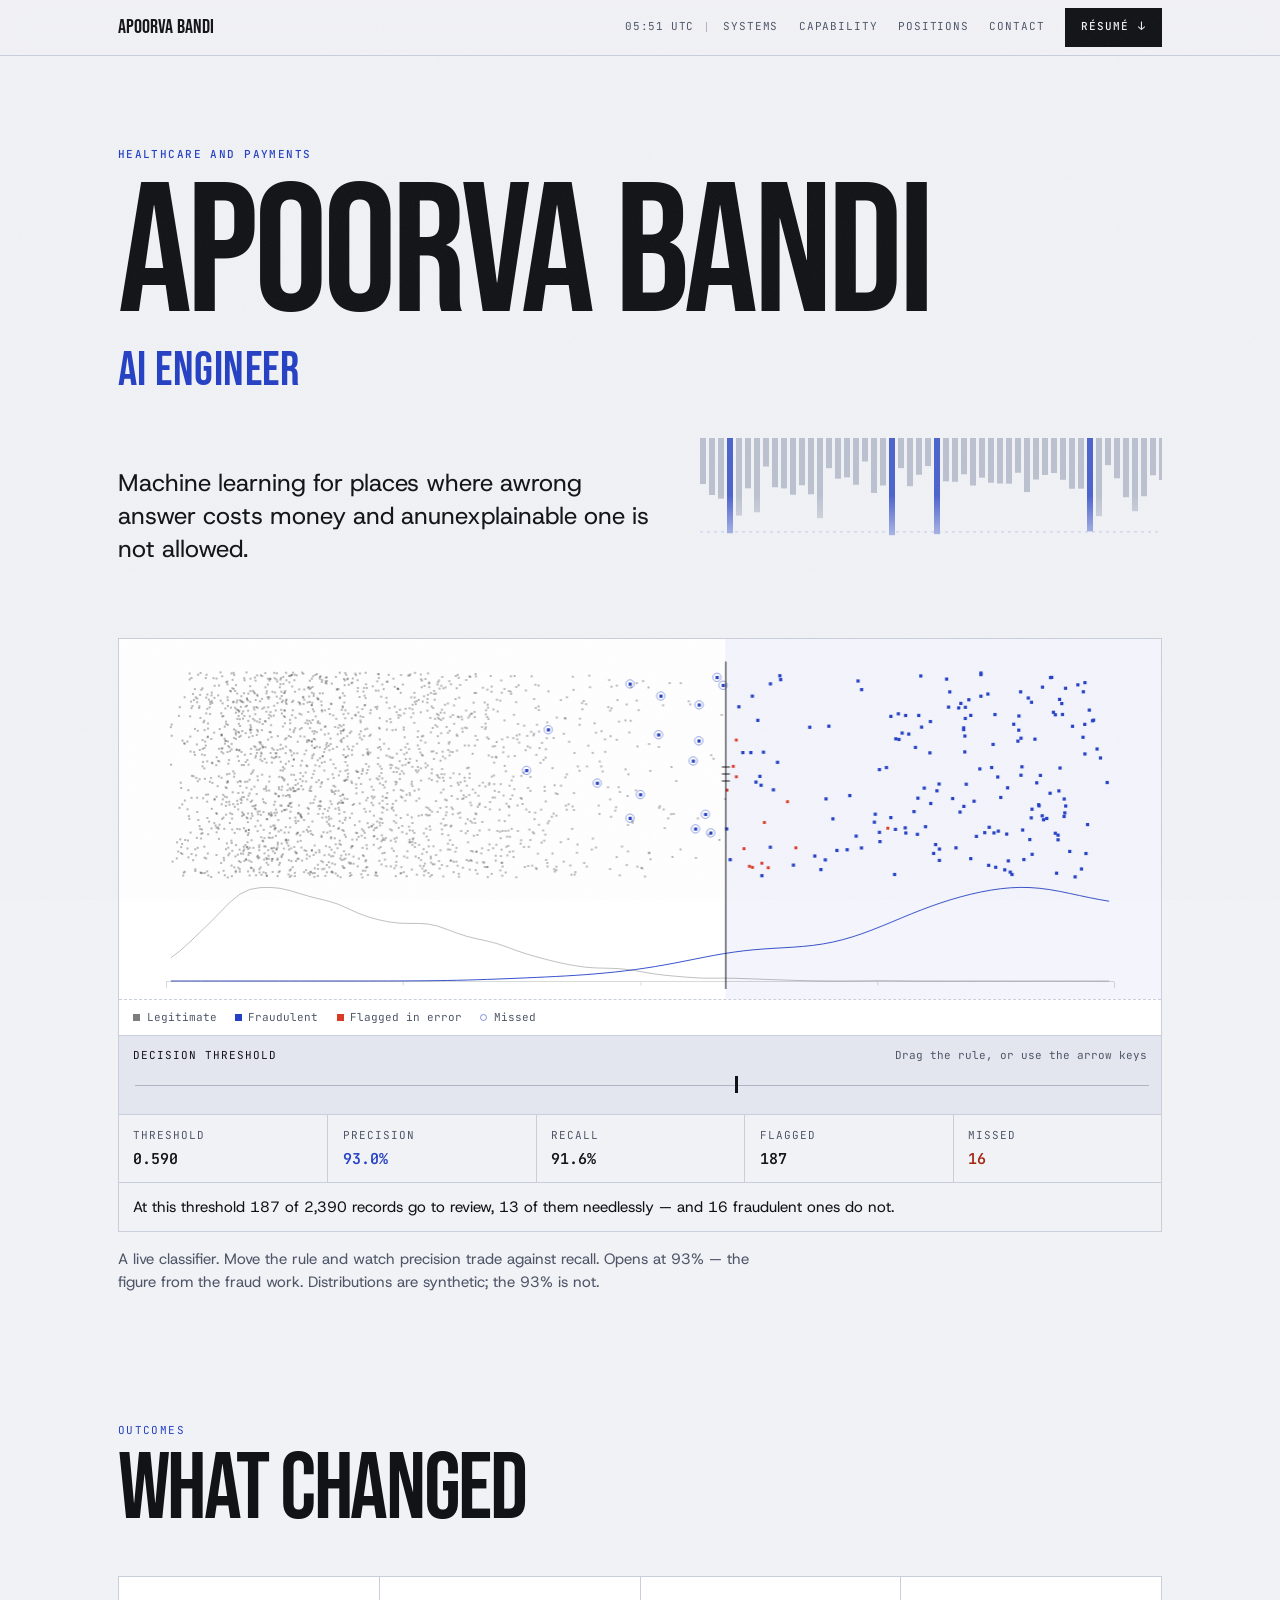
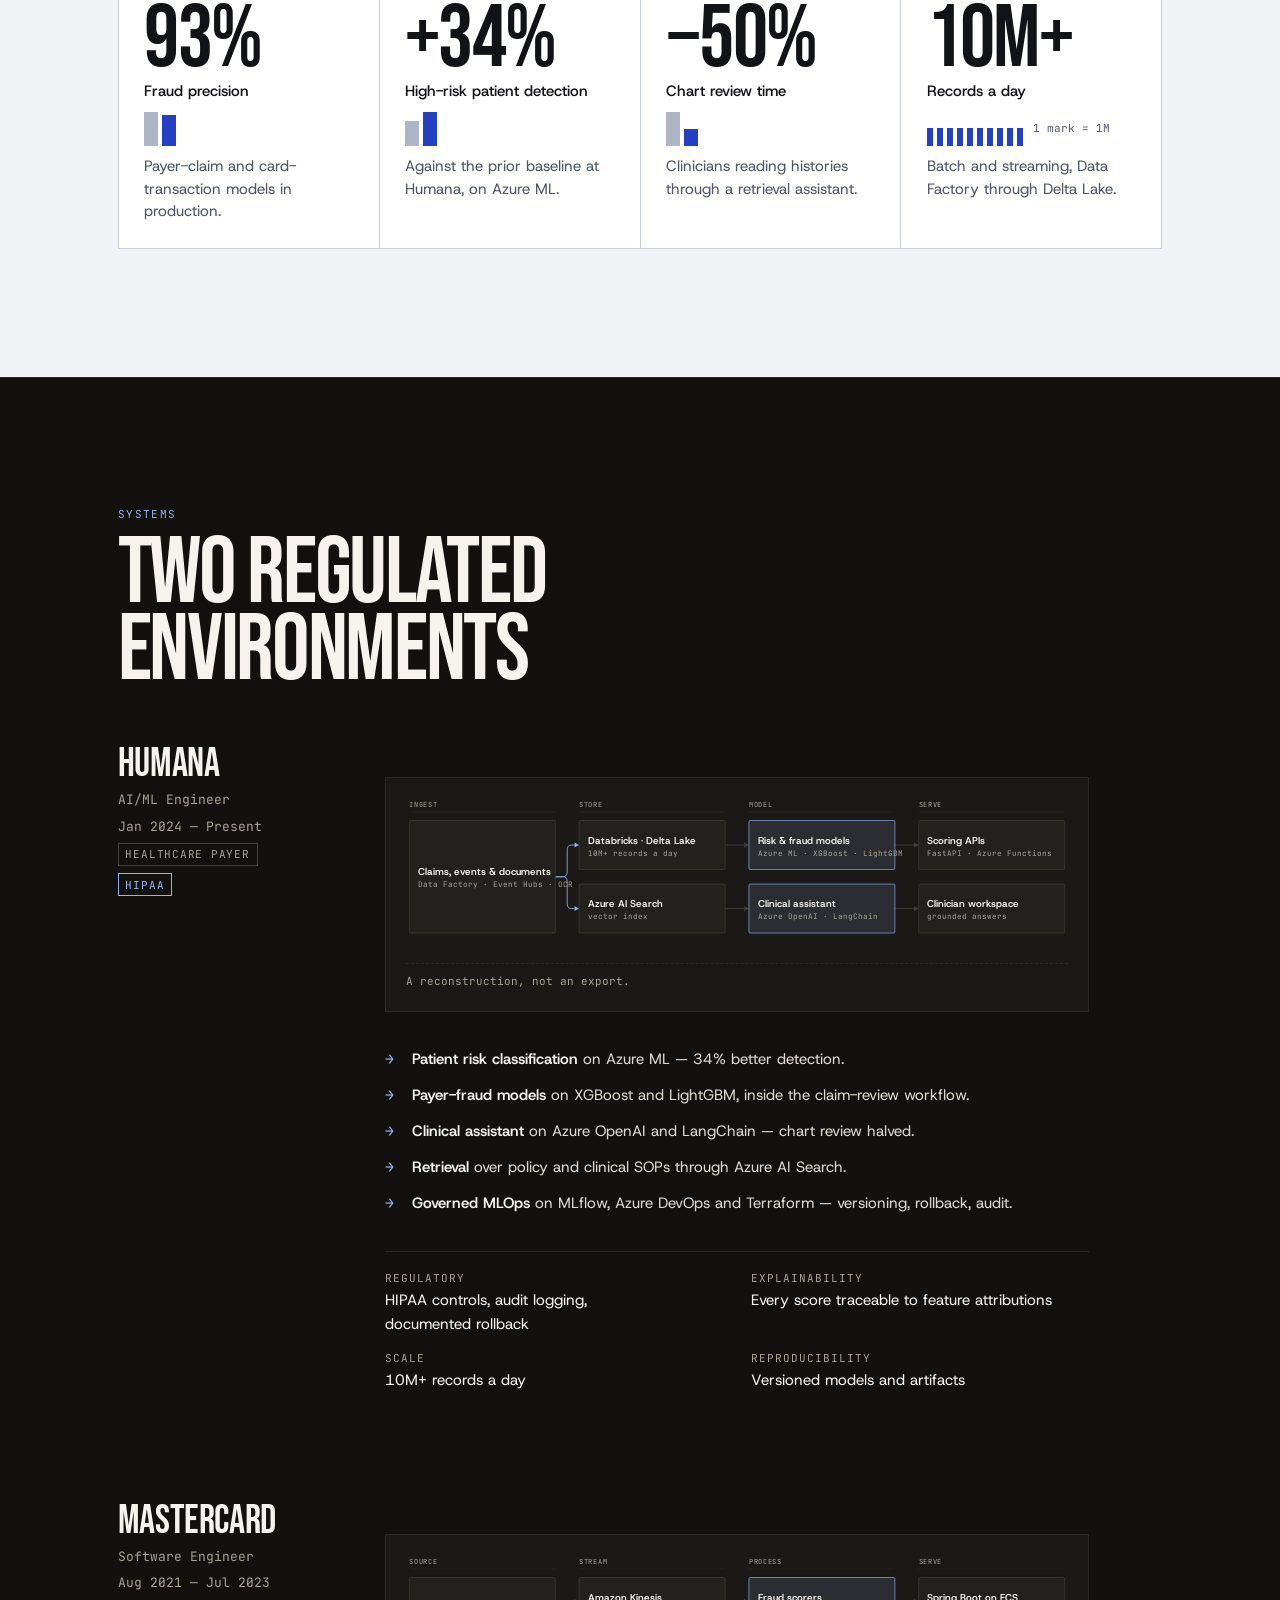
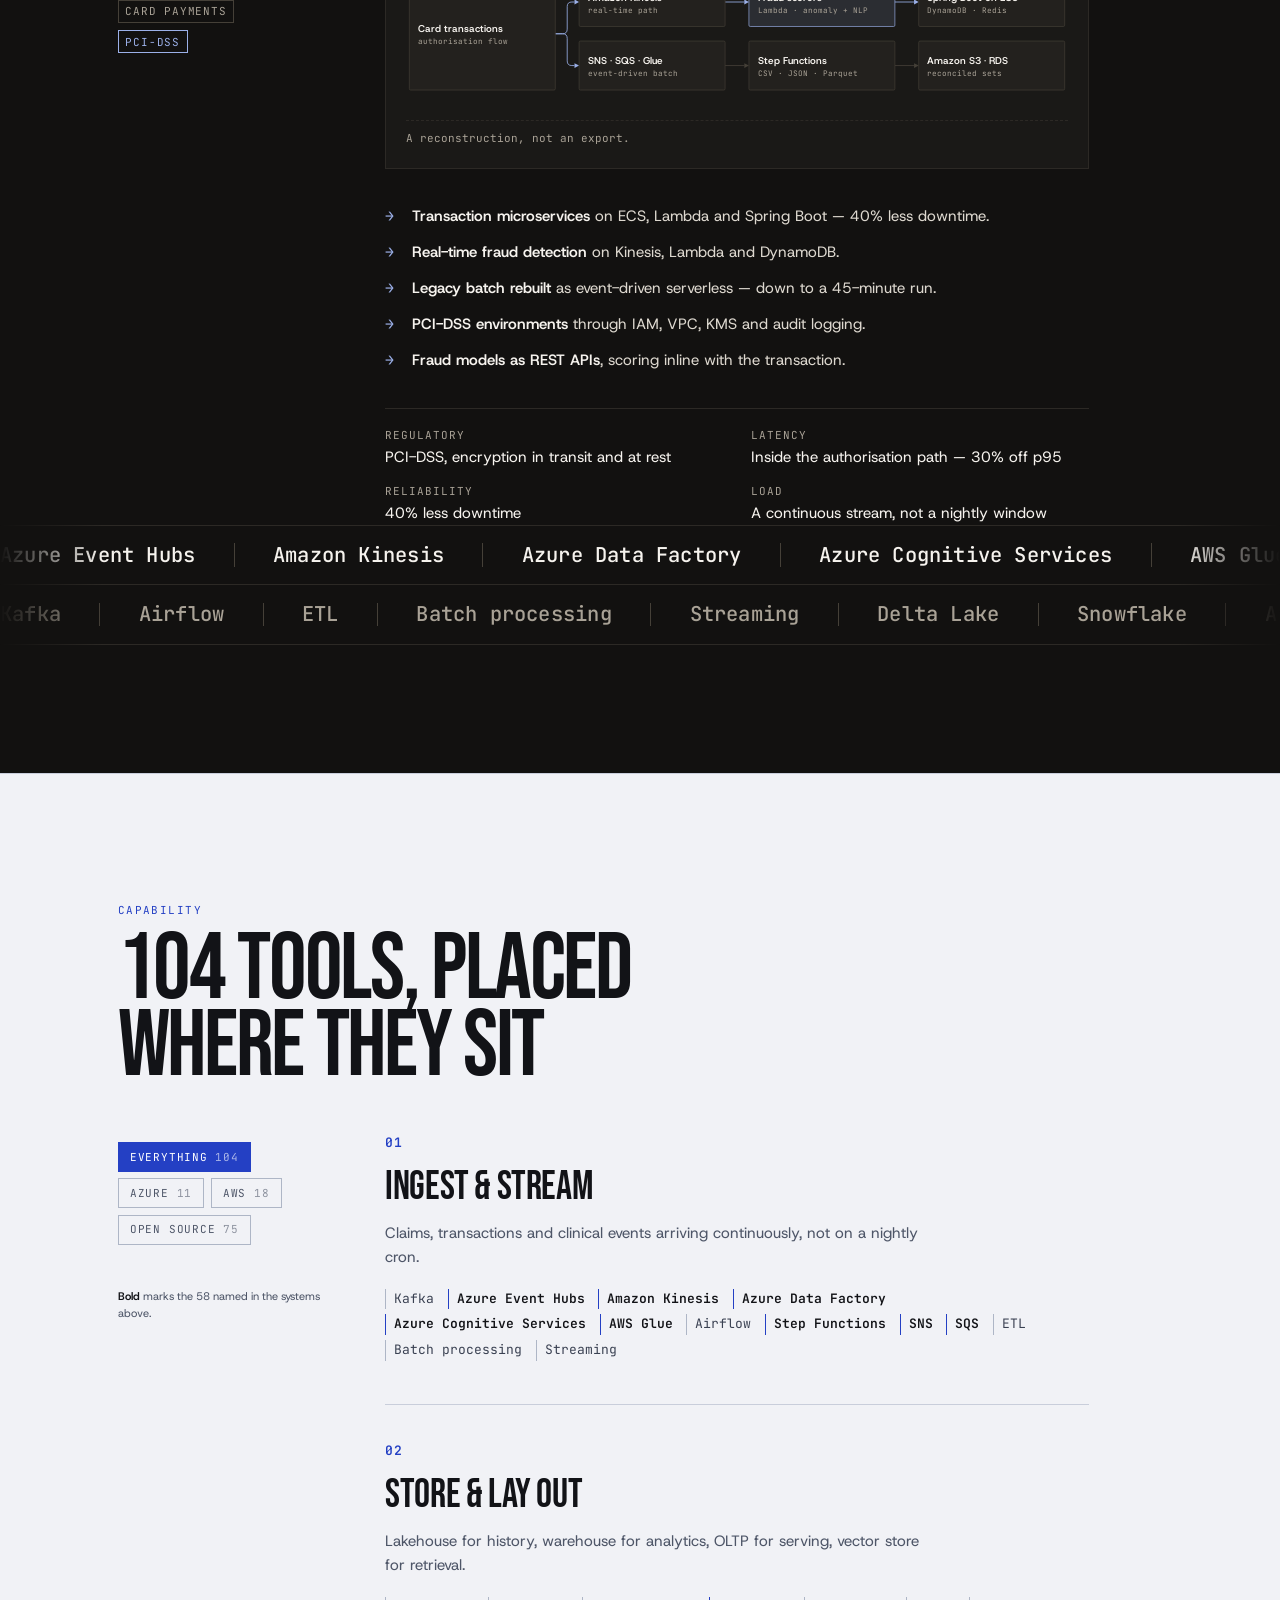
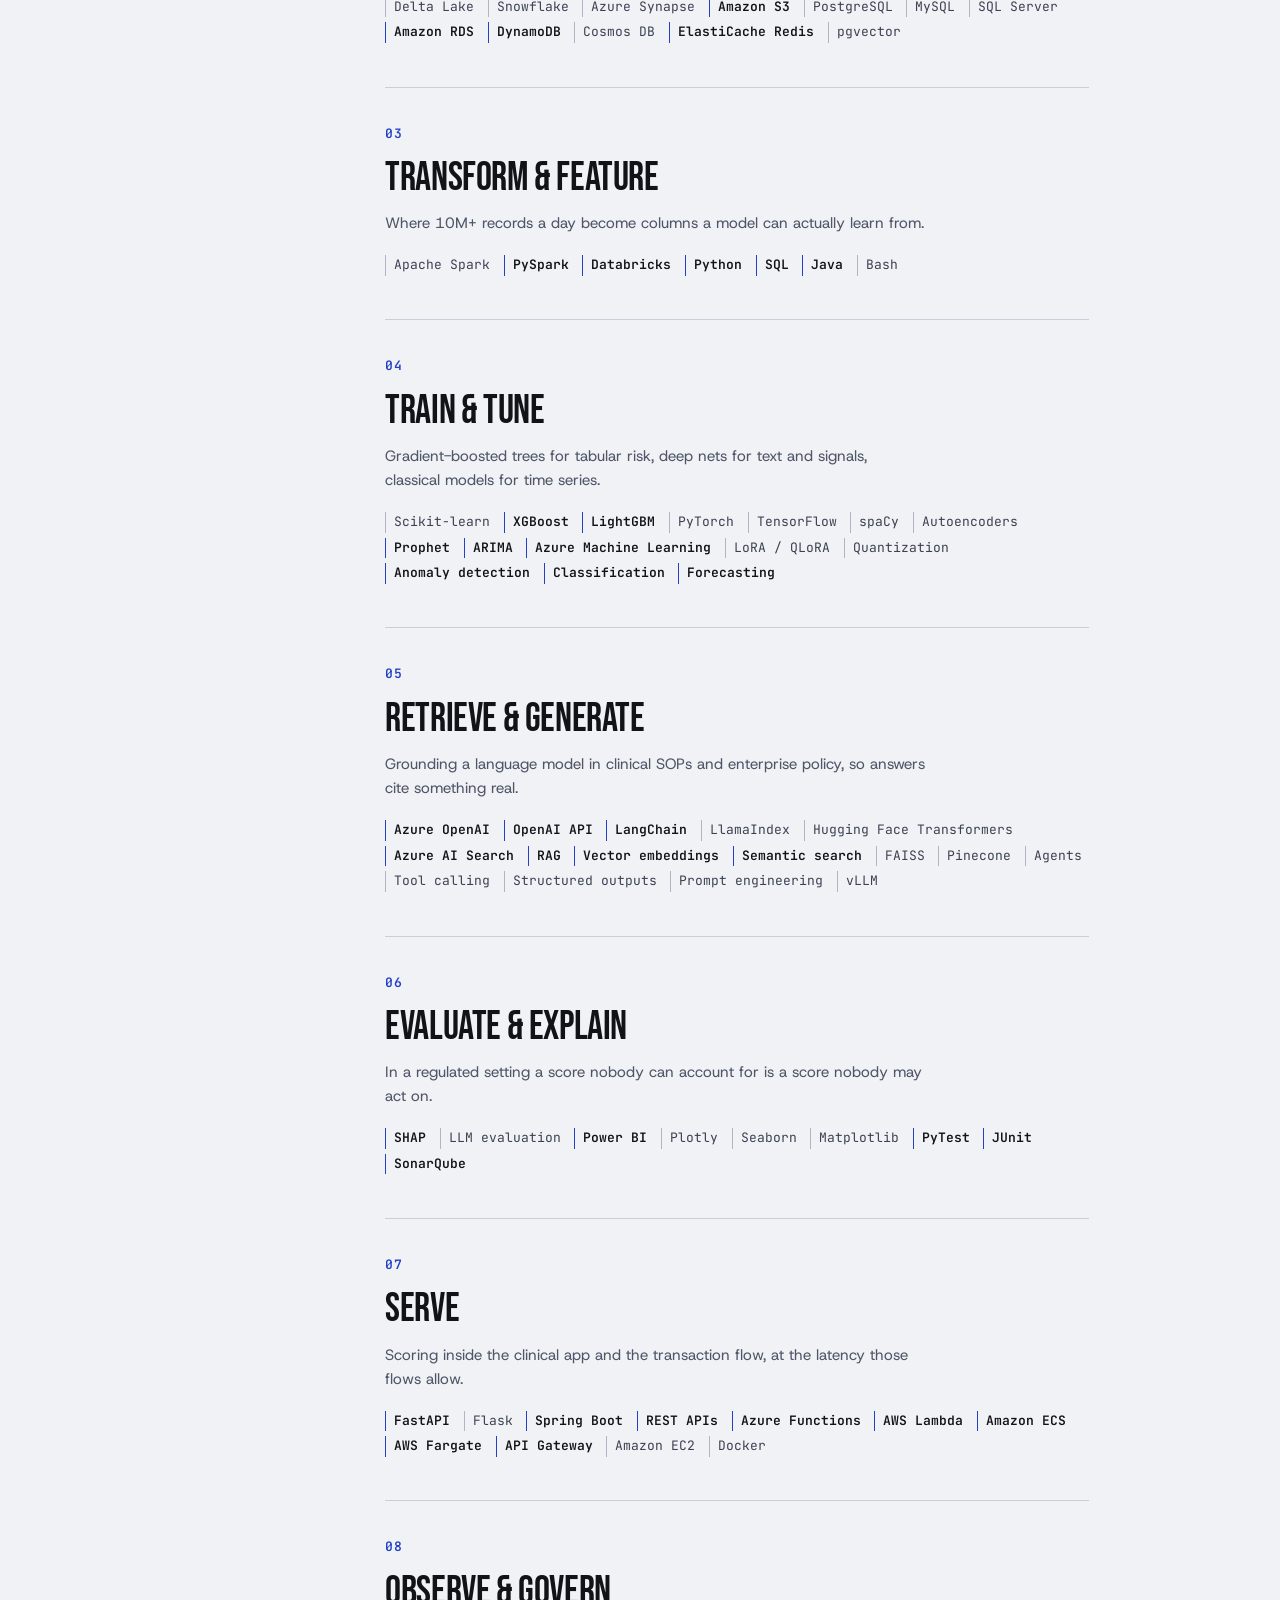
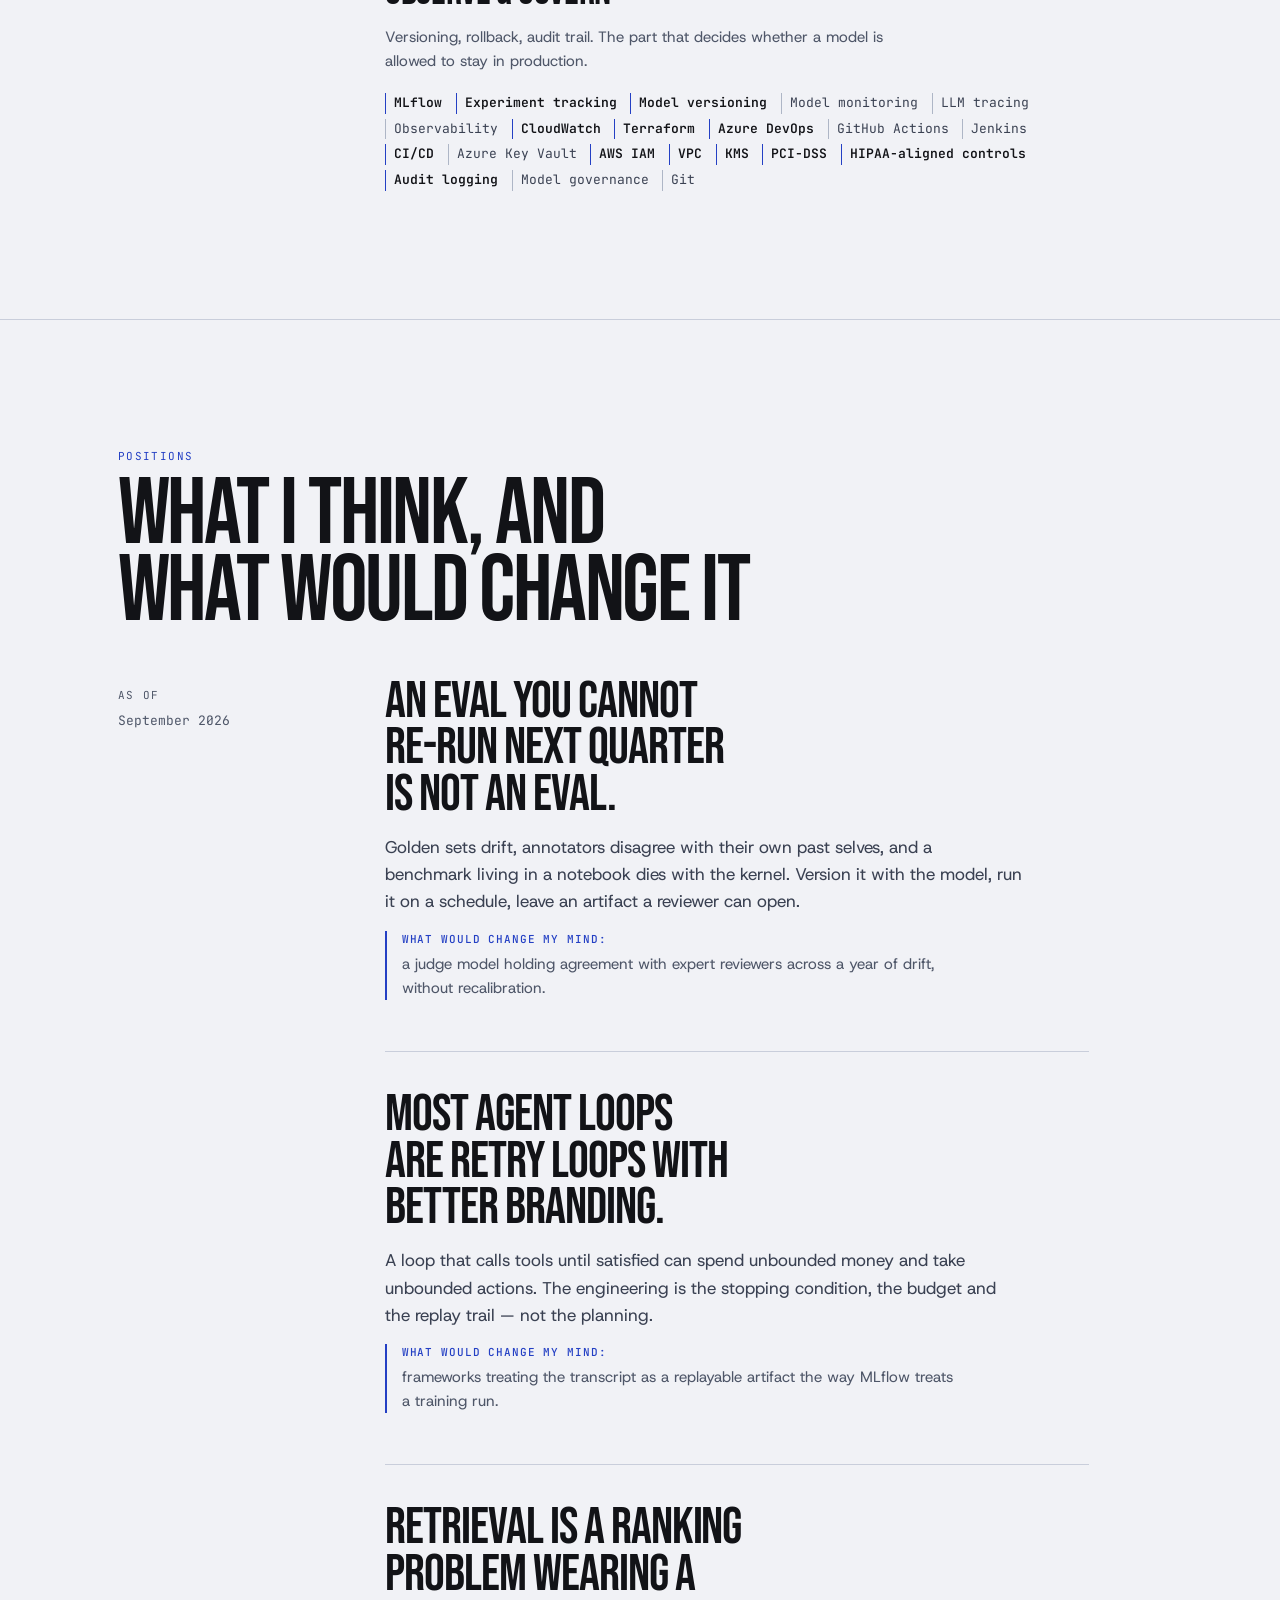
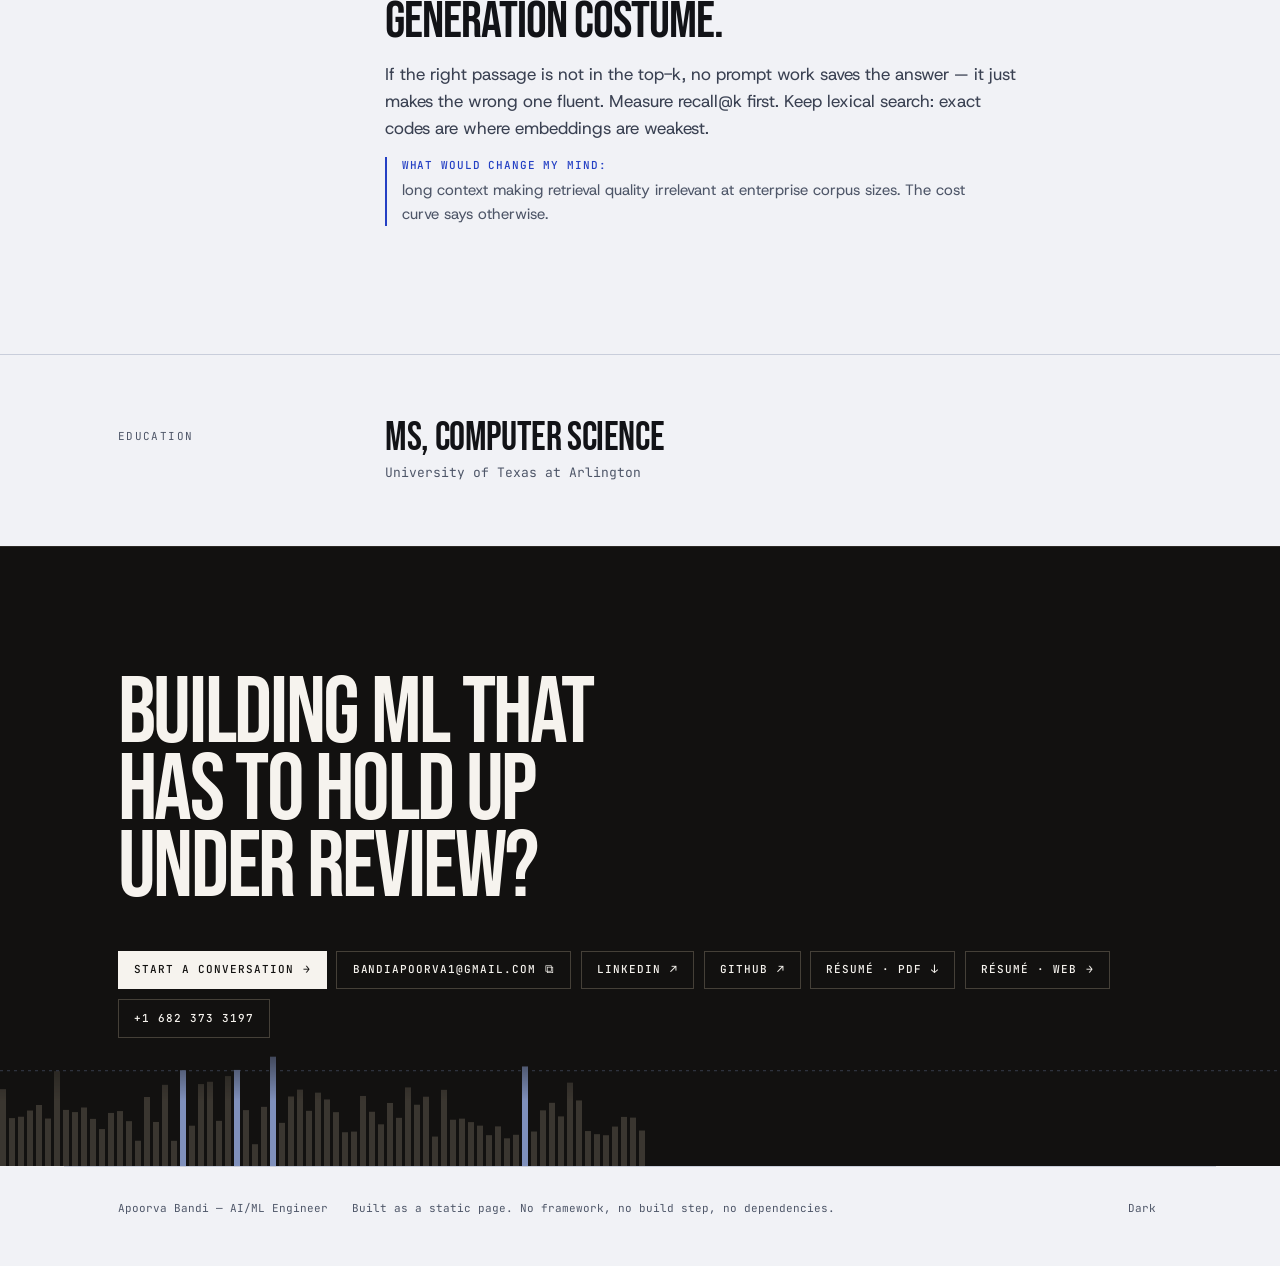
==== commit 94c91e8e: "Repeat the contact-band histogram at the head of the page, inverted The same latency engine and colo" ====
--- a/index.html
+++ b/index.html
@@ -104,10 +104,13 @@
         </span>
       </span>
     </p>
-    <p class="lede" data-lines>
-      Machine learning for places where a wrong answer costs money and an
-      unexplainable one is not allowed.
-    </p>
+    <div class="hero__row">
+      <p class="lede" data-lines>
+        Machine learning for places where a wrong answer costs money and an
+        unexplainable one is not allowed.
+      </p>
+      <canvas class="compute compute--top" aria-hidden="true"></canvas>
+    </div>
   </div>
 
   <div class="shell">
--- a/assets/css/app.css
+++ b/assets/css/app.css
@@ -485,7 +485,46 @@
   }
 
   /* ---- hero ------------------------------------------------------------ */
-  .hero { padding-block-start: clamp(2.5rem, 7vw, 6rem); }
+  .hero {
+    position: relative;
+    isolation: isolate;
+    padding-block-start: clamp(2.5rem, 7vw, 6rem);
+  }
+
+  /* The lede and the histogram share a row. Absolute positioning could not
+     work here: the name rewraps between one and two lines depending on the
+     viewport, so anything placed by a fixed offset eventually lands on top of
+     it. In flow, a collision is impossible. */
+  .hero__row {
+    display: grid;
+    gap: clamp(1.5rem, 3vw, 3rem);
+    align-items: end;
+    margin-block-start: clamp(1.6rem, 3.4vw, 2.6rem);
+  }
+  @media (min-width: 62rem) {
+    .hero__row { grid-template-columns: minmax(0, 34rem) minmax(0, 1fr); }
+  }
+  .hero__row .lede { margin-block-start: 0; }
+
+  /* The contact band's histogram, repeated at the head of the page and turned
+     upside down: bars hang from the ceiling rather than standing on the floor.
+     Same engine, same data, same colours — one gesture bracketing the page. */
+  /* Scoped to the row so it beats the shared .compute base regardless of
+     source order — that base is absolutely positioned, which would size this
+     to the whole hero and push the page into horizontal overflow. */
+  .hero__row .compute--top {
+    position: relative;
+    z-index: auto;
+    width: 100%;
+    height: clamp(6rem, 10vw, 9rem);
+    pointer-events: none;
+    --c-idle: var(--rule-2);
+    --c-live: var(--accent);
+    opacity: 0.8;
+    -webkit-mask-image: linear-gradient(#000 45%, transparent);
+    mask-image: linear-gradient(#000 45%, transparent);
+  }
+  @media (max-width: 48rem) { .compute--top { display: none; } }
 
   /* shared base for ambient canvas layers */
   .compute {
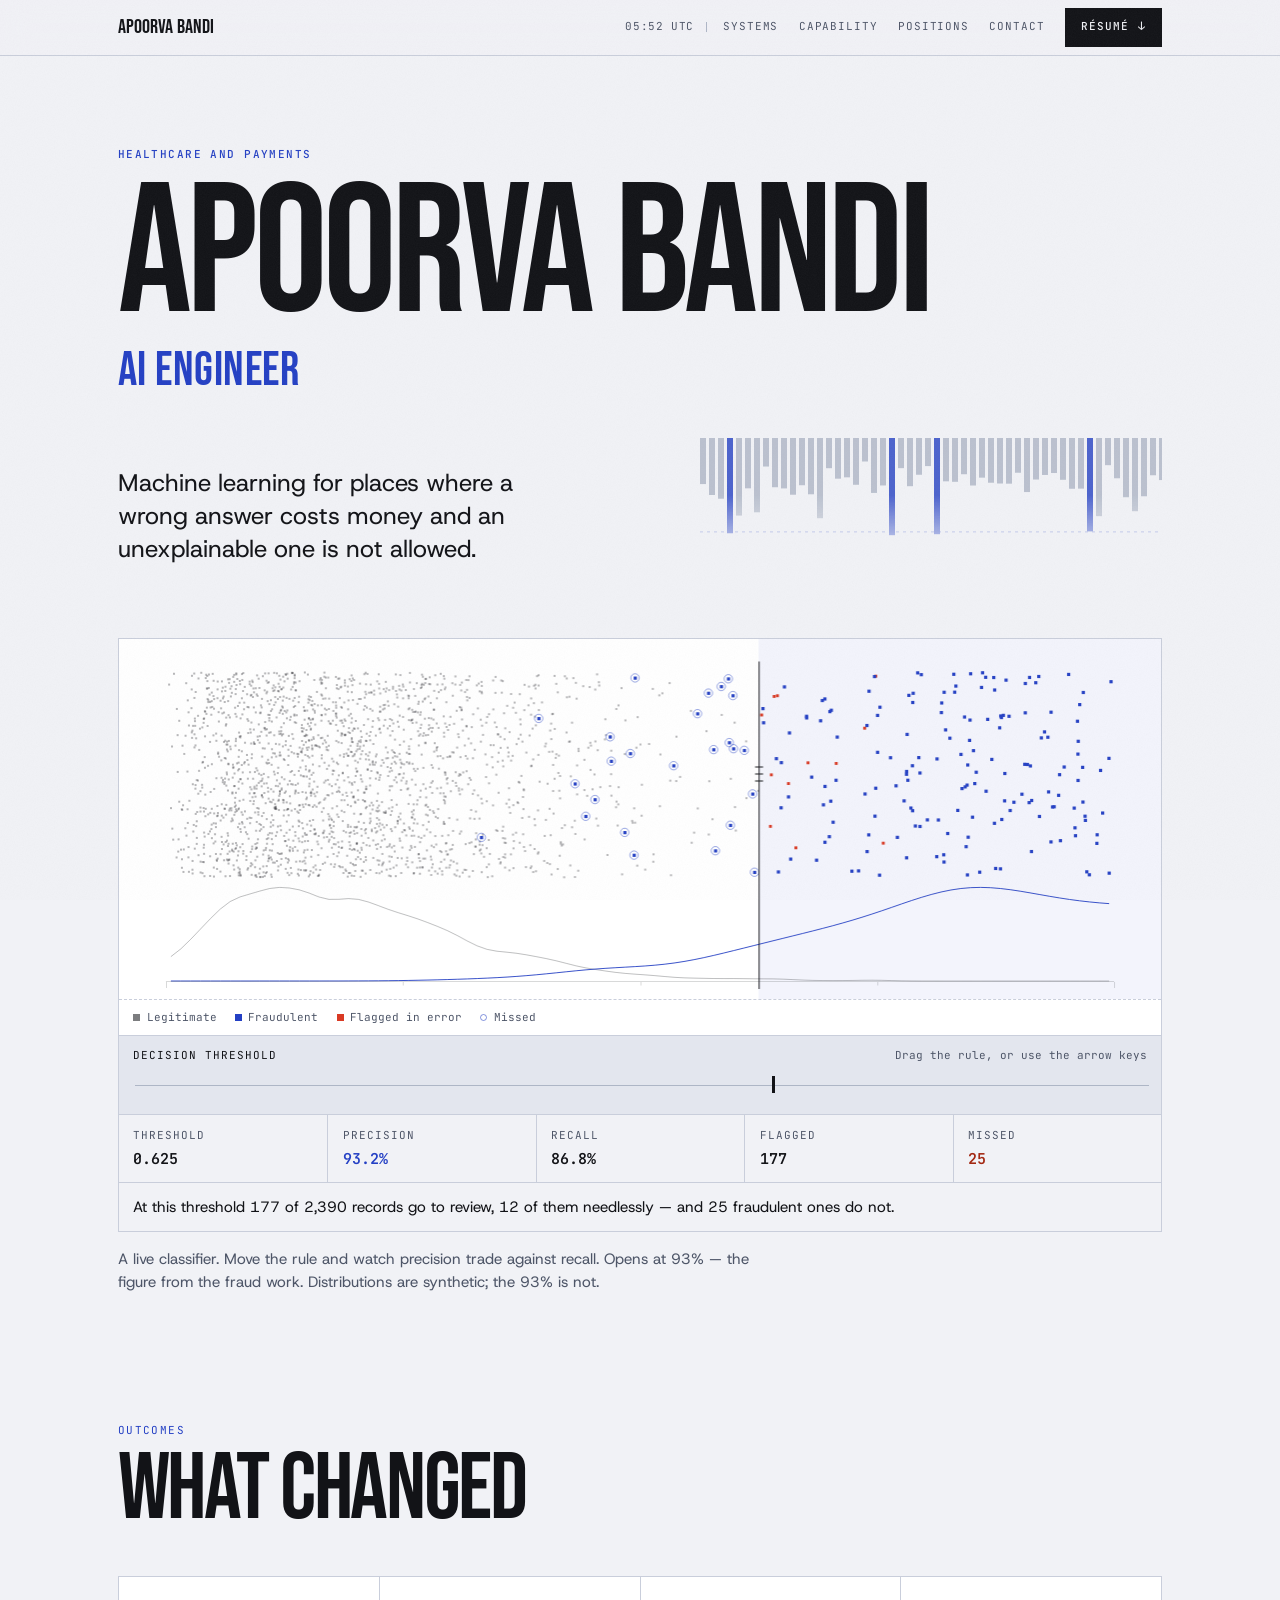
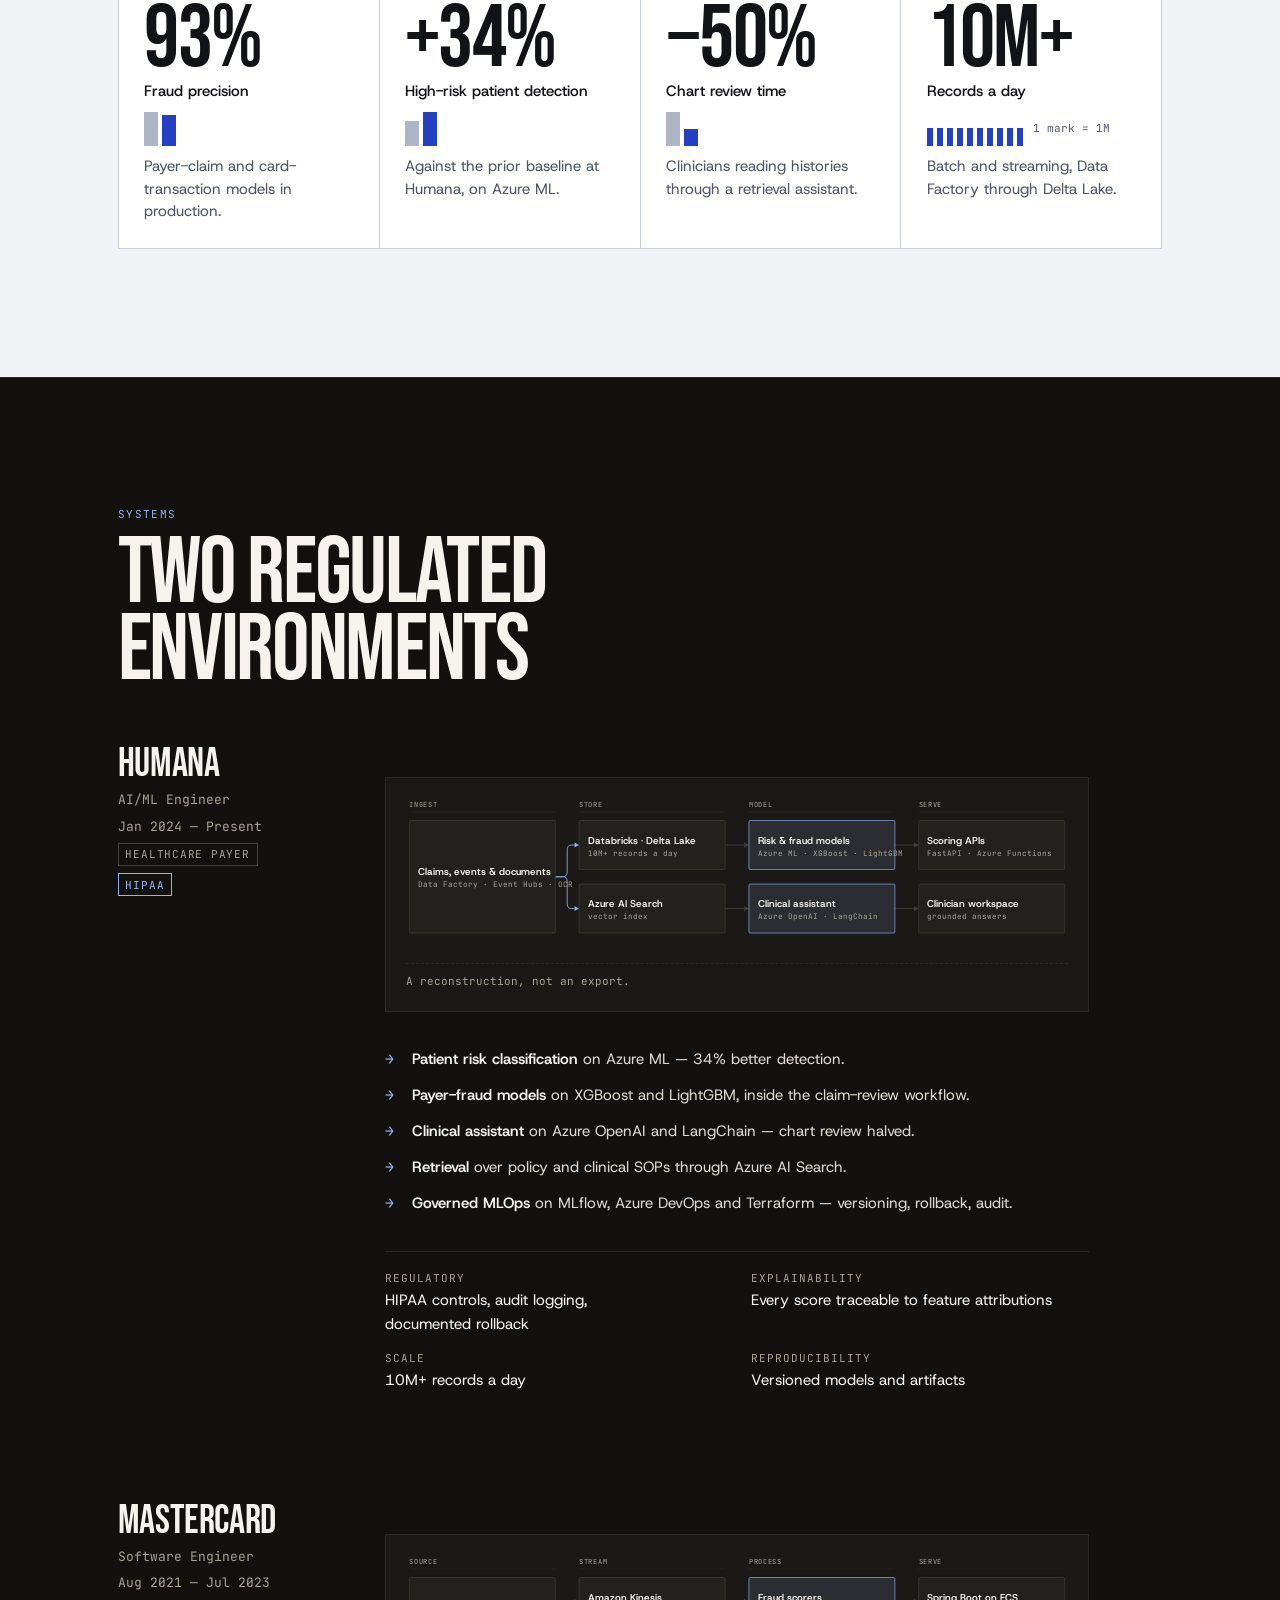
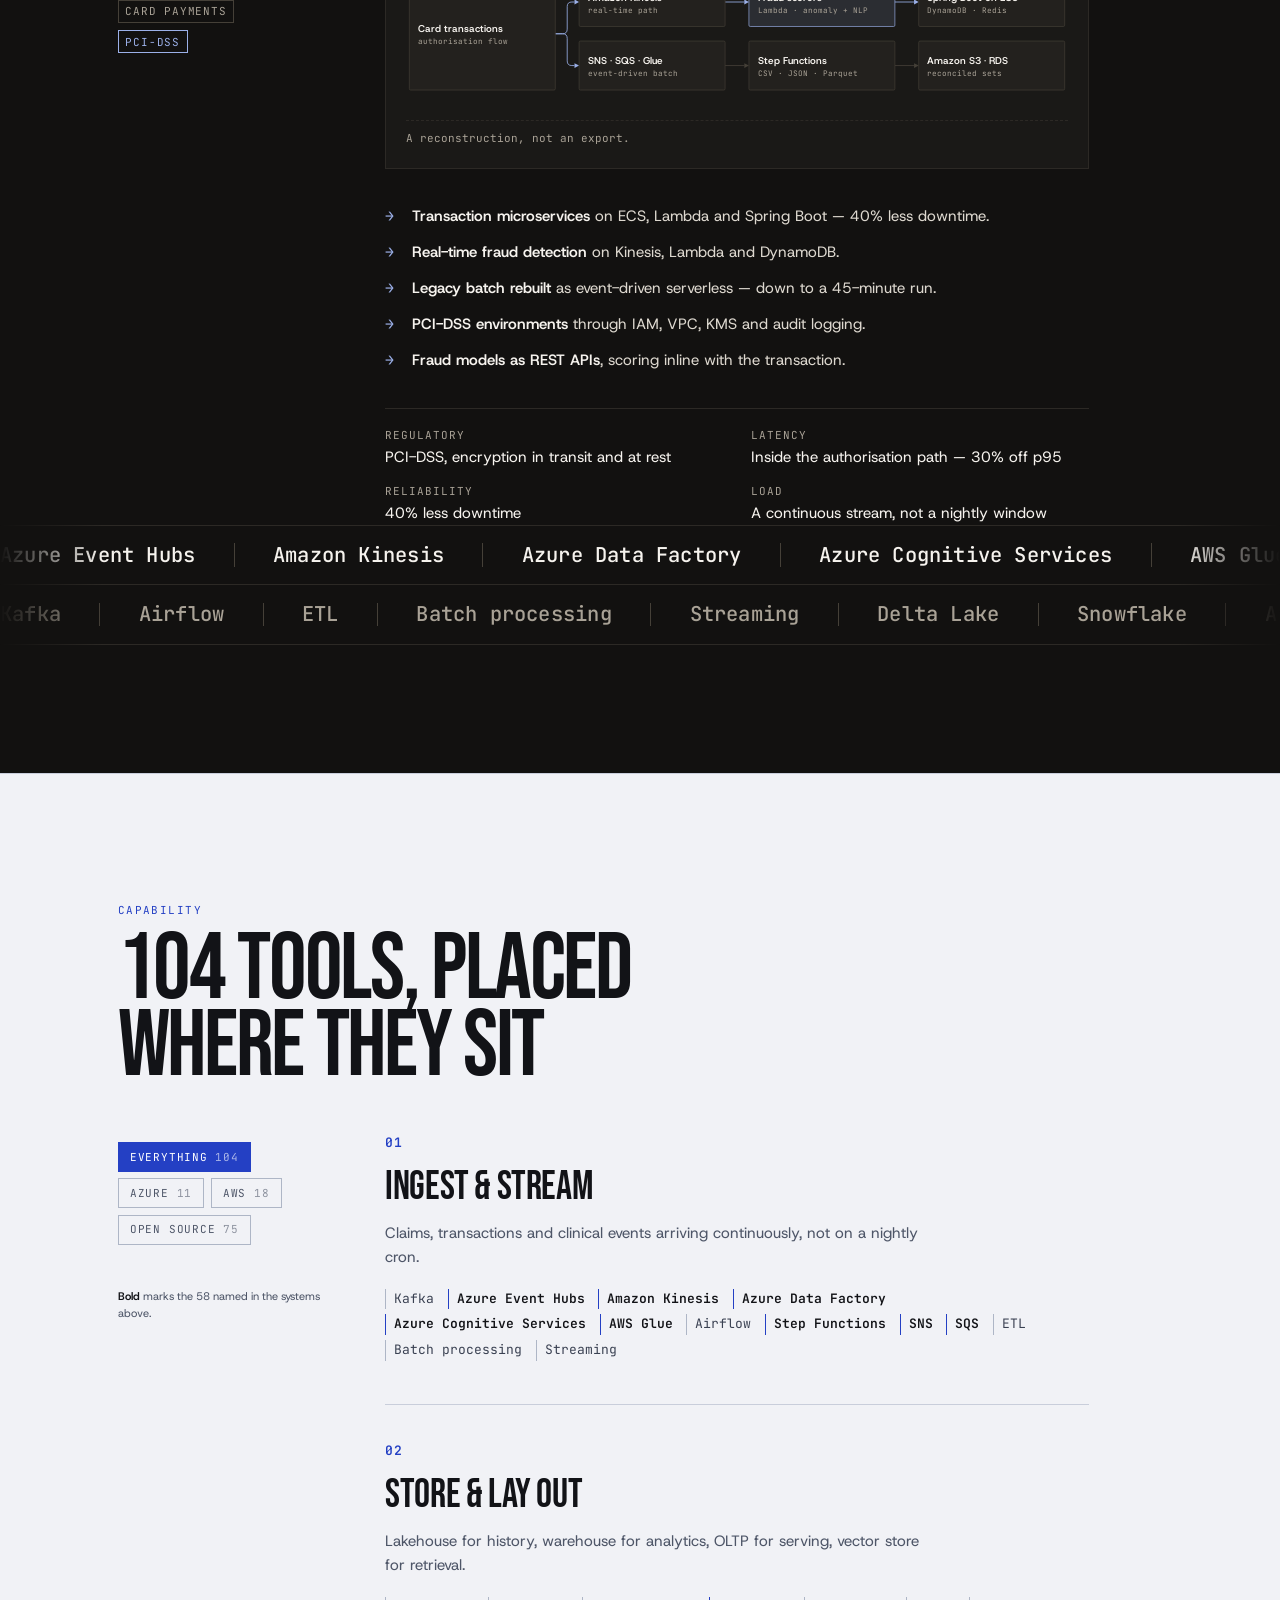
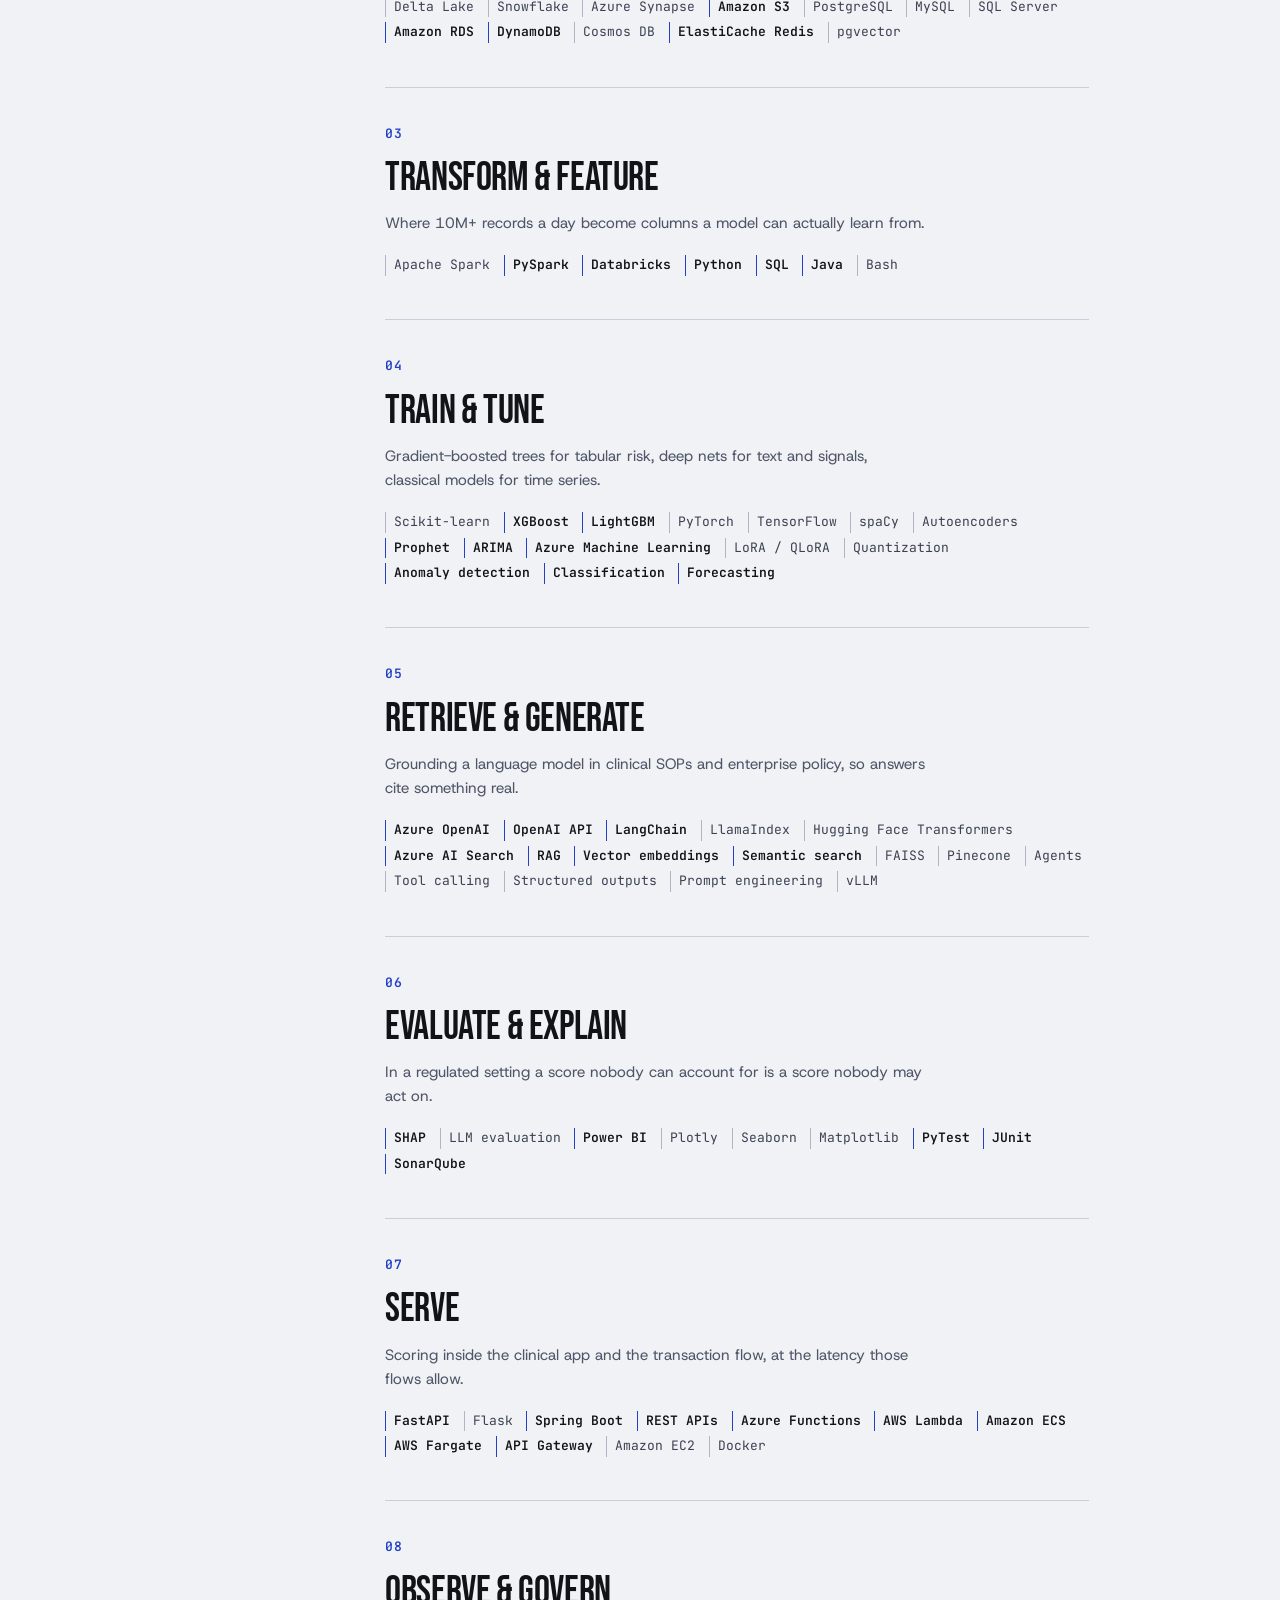
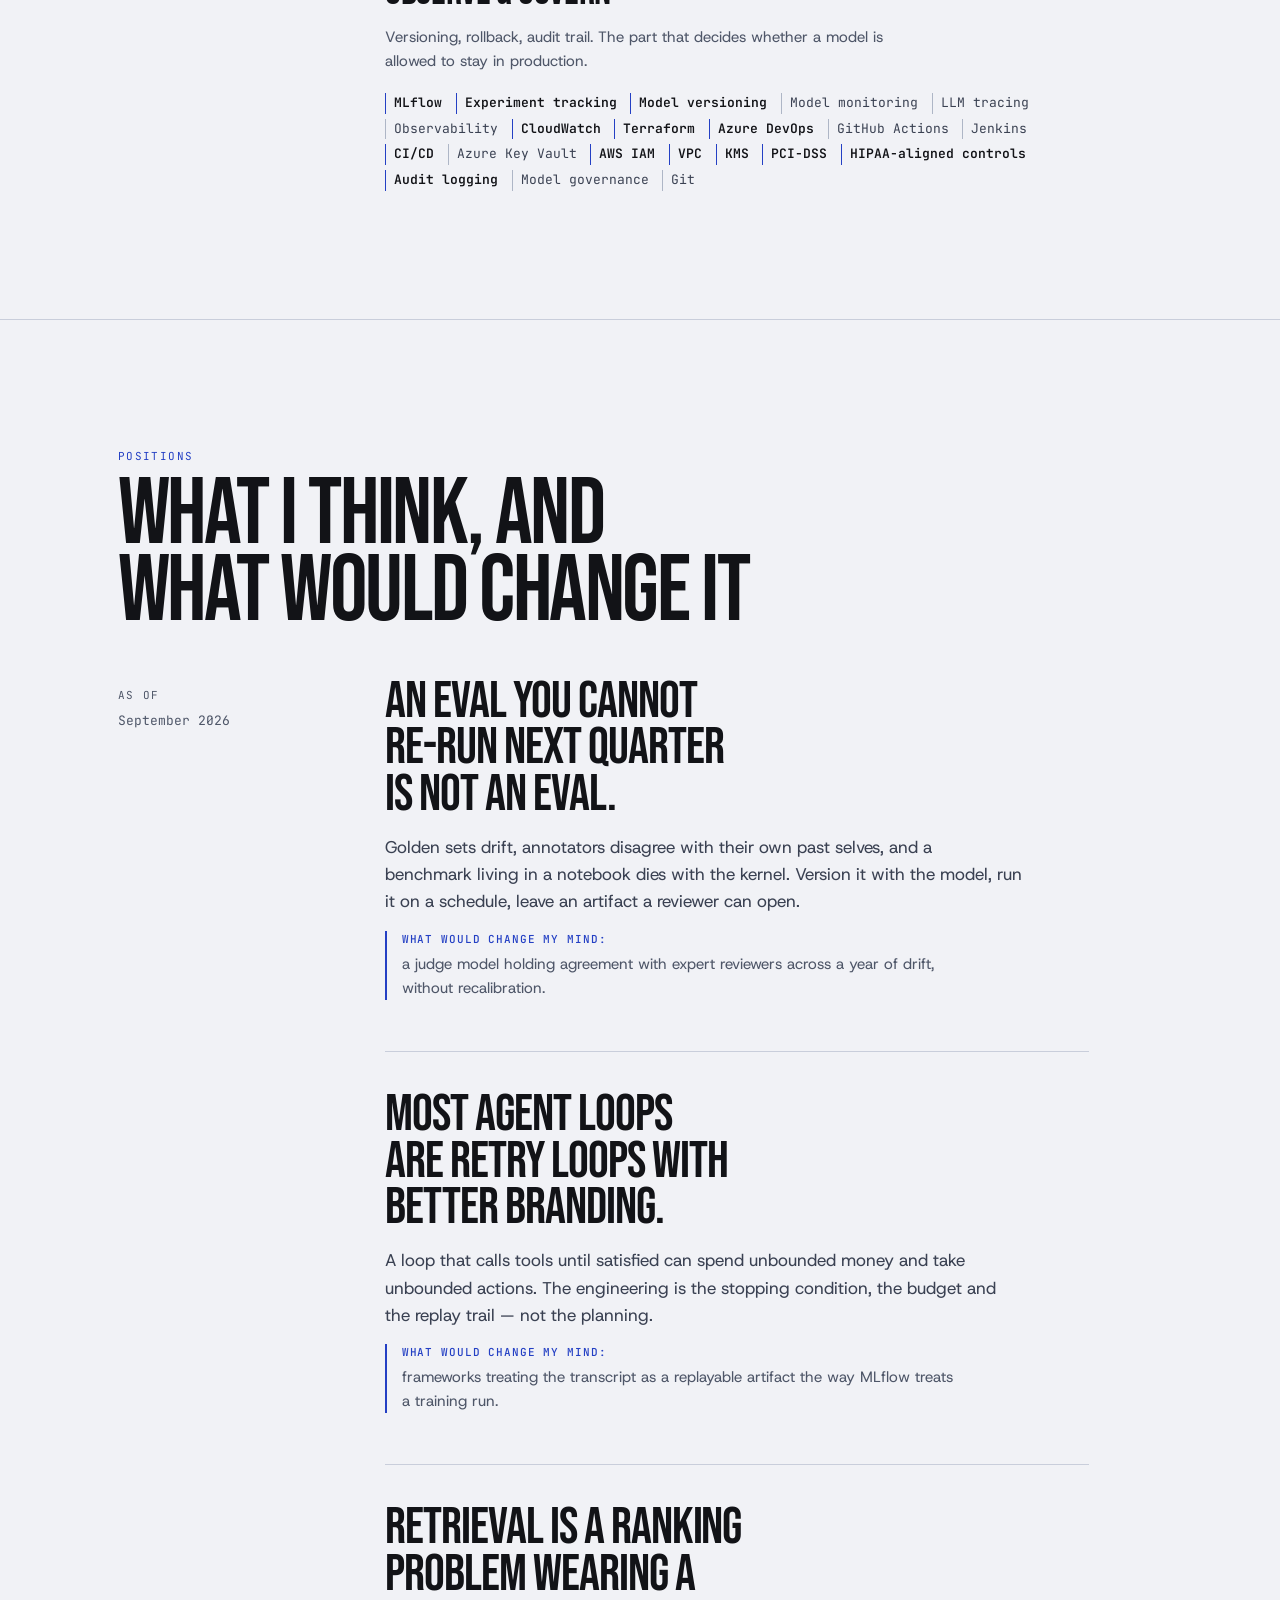
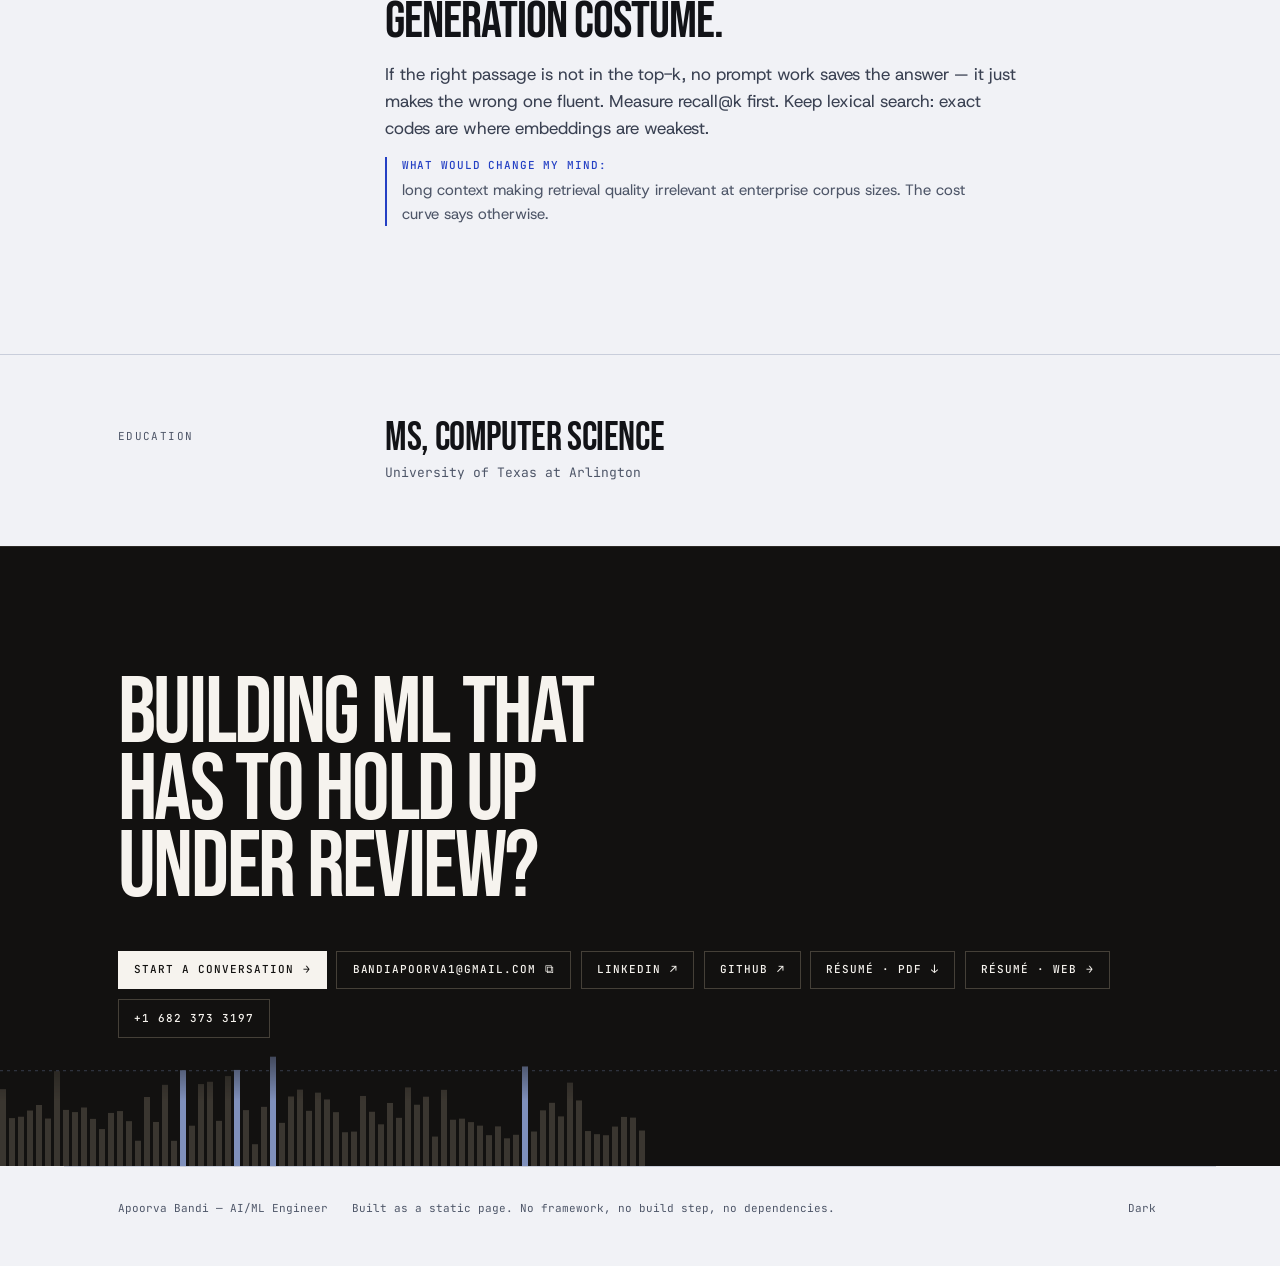
==== commit 99a3172b: "Remove dead code CSS: drop rules whose markup no longer exists (.disc, .head__p, .hero__sub, .ilink," ====
--- a/index.html
+++ b/index.html
@@ -131,19 +131,19 @@
           <span id="thr-hint">Drag the rule, or use the arrow keys</span>
         </div>
         <input id="thr-input" type="range" min="0.02" max="0.98" step="0.005"
-               value="0.59" aria-describedby="thr-hint thr-live">
+               value="0.625" aria-describedby="thr-hint thr-live">
       </div>
 
       <dl class="readout" id="readout">
-        <div><dt>Threshold</dt><dd data-role="threshold">0.590</dd></div>
-        <div><dt>Precision</dt><dd data-role="precision">93.0%</dd></div>
-        <div><dt>Recall</dt><dd data-role="recall">91.6%</dd></div>
-        <div><dt>Flagged</dt><dd data-role="flagged">187</dd></div>
-        <div><dt>Missed</dt><dd data-role="missed">16</dd></div>
+        <div><dt>Threshold</dt><dd data-role="threshold">0.625</dd></div>
+        <div><dt>Precision</dt><dd data-role="precision">93.2%</dd></div>
+        <div><dt>Recall</dt><dd data-role="recall">86.8%</dd></div>
+        <div><dt>Flagged</dt><dd data-role="flagged">177</dd></div>
+        <div><dt>Missed</dt><dd data-role="missed">25</dd></div>
       </dl>
       <p class="verdict" id="verdict">
-        At this threshold 187 of 2,390 records go to review, 13 of them
-        needlessly — and 16 fraudulent ones do not.
+        At this threshold 177 of 2,390 records go to review, 12 of them
+        needlessly — and 25 fraudulent ones do not.
       </p>
       <p class="vh" id="thr-live" role="status" aria-live="polite"></p>
 
--- a/assets/css/app.css
+++ b/assets/css/app.css
@@ -72,10 +72,6 @@
     --accent-ink: #ffffff;
     --accent-soft: rgb(36 64 196 / 8%);
     --alert: #a32812;
-    --alert-dot: #d93a24;
-    --link: var(--accent);
-    --link-line: var(--accent);
-    --shadow: 0 1px 0 rgb(20 23 30 / 4%), 0 12px 32px -18px rgb(20 23 30 / 22%);
     --f-neg: rgb(18 19 23 / 30%);
     --f-neg-key: rgb(18 19 23 / 55%);
     --f-pos: #2440c4;
@@ -95,19 +91,16 @@
        point than a text face, so everything display-sized goes up and the
        leading comes down hard. */
     --t-display: clamp(4rem, 1rem + 16vw, 11.5rem);
-    --t-h2: clamp(2.5rem, 1rem + 6.6vw, 5.875rem);
-    --t-h3: 1.3125rem;      /* 21 */
+    --t-h2: clamp(2.5rem, 1rem + 6.6vw, 5.875rem);      /* 21 */
     --t-lede: clamp(1.1875rem, 1.06rem + 0.66vw, 1.5rem);
     --t-body: 1.0625rem;    /* 17 */
     --t-small: 0.9375rem;   /* 15 */
     --t-data: 0.8125rem;    /* 13 */
     --t-meta: 0.6875rem;    /* 11 */
-    --t-figure: clamp(2rem, 1.3rem + 3.1vw, 3.75rem);
 
     /* optical tracking, as a system rather than a guess */
     /* A serif needs far less negative tracking than a grotesque — over-tighten
        one and the counters close up. */
-    --tr-display: -0.025em;
     --tr-h2: -0.025em;
     --tr-h3: -0.01em;
     --tr-label: 0.13em;
@@ -136,7 +129,6 @@
     --dur-slow: 320ms;
     --dur-sig: 560ms;   /* the one signature beat, nothing else */
     --ease-enter: cubic-bezier(0.25, 1, 0.5, 1);
-    --ease-exit: cubic-bezier(0.5, 0, 0.75, 0);
     --ease-spatial: cubic-bezier(0.83, 0, 0.17, 1);
     --travel: 10px;
     --stagger: 40ms;
@@ -158,10 +150,6 @@
       --accent-ink: #121110;
       --accent-soft: rgb(155 176 232 / 13%);
       --alert: #e8836a;
-      --alert-dot: #e0654a;
-      --link: var(--ink);
-      --link-line: var(--accent);
-      --shadow: 0 1px 0 rgb(255 255 255 / 5%), 0 18px 44px -24px rgb(0 0 0 / 76%);
       --f-neg: rgb(238 231 219 / 26%);
       --f-neg-key: rgb(238 231 219 / 62%);
       --f-pos: #9bb0e8;
@@ -186,10 +174,6 @@
     --accent-ink: #121110;
     --accent-soft: rgb(155 176 232 / 13%);
     --alert: #e8836a;
-    --alert-dot: #e0654a;
-    --link: var(--ink);
-    --link-line: var(--accent);
-    --shadow: 0 1px 0 rgb(255 255 255 / 5%), 0 18px 44px -24px rgb(0 0 0 / 76%);
     --f-neg: rgb(238 231 219 / 26%);
     --f-neg-key: rgb(238 231 219 / 62%);
     --f-pos: #9bb0e8;
@@ -353,7 +337,6 @@
   .sec--tight { padding-block: clamp(2.5rem, 5vw, 4rem); }
   .sec + .sec { border-block-start: 1px solid var(--rule); }
 
-  .stack-y { display: grid; gap: clamp(1rem, 2.4vw, 1.75rem); }
 }
 
 /* ---------------------------------------------------------- components --- */
@@ -598,12 +581,6 @@
   }
   .lede em { font-style: normal; color: var(--accent); }
 
-  .hero__sub {
-    max-width: 52ch;
-    margin-block-start: 1.1rem;
-    color: var(--mute);
-    font-size: var(--t-small);
-  }
 
   /* ---- the field ------------------------------------------------------- */
   .field { margin-block-start: clamp(2.25rem, 6vw, 4.5rem); }
@@ -768,12 +745,6 @@
     max-width: 18ch;
     text-wrap: balance;
   }
-  .head__p {
-    margin-block-start: 1rem;
-    max-width: 56ch;
-    color: var(--mute);
-    text-wrap: pretty;
-  }
 
   /* ---- figures (the four numbers) -------------------------------------- */
   .figs {
@@ -815,22 +786,6 @@
     text-wrap: pretty;
   }
 
-  /* ---- disclosure ------------------------------------------------------ */
-  .disc {
-    border: 1px solid var(--rule);
-    border-inline-start: 2px solid var(--accent);
-    background: var(--card);
-    padding: clamp(1.1rem, 2.6vw, 1.75rem);
-  }
-  .disc h3 {
-    font-family: var(--face-data);
-    font-size: var(--t-meta);
-    font-weight: 600;
-    letter-spacing: var(--tr-label);
-    text-transform: uppercase;
-    color: var(--accent);
-  }
-  .disc p { margin-block-start: 0.7rem; max-width: 60ch; text-wrap: pretty; }
 
   /* ---- systems --------------------------------------------------------- */
   .sys + .sys { margin-block-start: clamp(3.5rem, 8vw, 6.5rem); }
@@ -862,14 +817,6 @@
   }
   .tag--reg { border-color: var(--accent); color: var(--accent); }
 
-  .sys__title {
-    font-size: var(--t-h3);
-    font-weight: 600;
-    color: var(--ink);
-    line-height: 1.25;
-    max-width: 30ch;
-  }
-  .sys__lede { margin-block-start: 0.8rem; max-width: 56ch; text-wrap: pretty; }
 
   .did { margin-block-start: clamp(1.5rem, 3vw, 2.25rem); display: grid; gap: 0.8rem; }
   /* Grid and flex would each turn the bare text node after <b> into its own
@@ -1036,8 +983,7 @@
     --ink: #f6f3ee; --body: #ddd8cf; --mute: #a9a296;
     --rule: #2c2925; --rule-2: #454038;
     --accent: #9bb0e8; --accent-ink: #121110; --accent-soft: rgb(155 176 232 / 13%);
-    --alert: #e8836a; --alert-dot: #e0654a;
-    --link: var(--ink); --link-line: var(--accent);
+    --alert: #e8836a;
     --f-neg: rgb(238 231 219 / 26%); --f-neg-key: rgb(238 231 219 / 62%);
     --f-pos: #9bb0e8; --f-fp: #e0654a; --f-line: #f6f3ee;
     --f-wash: rgb(155 176 232 / 7%); --f-miss: rgb(155 176 232 / 52%);
@@ -1051,8 +997,7 @@
     --ink: #121317; --body: #3a4152; --mute: #4e5668;
     --rule: #c9cedb; --rule-2: #aeb6c6;
     --accent: #2440c4; --accent-ink: #ffffff; --accent-soft: rgb(36 64 196 / 8%);
-    --alert: #a32812; --alert-dot: #d93a24;
-    --link: var(--accent); --link-line: var(--accent);
+    --alert: #a32812;
     --f-neg: rgb(18 19 23 / 30%); --f-neg-key: rgb(18 19 23 / 55%);
     --f-pos: #2440c4; --f-fp: #d93a24; --f-line: #121317;
     --f-wash: rgb(36 64 196 / 5.5%); --f-miss: rgb(36 64 196 / 55%);
@@ -1064,8 +1009,7 @@
     --ink: #121317; --body: #3a4152; --mute: #4e5668;
     --rule: #c9cedb; --rule-2: #aeb6c6;
     --accent: #2440c4; --accent-ink: #ffffff; --accent-soft: rgb(36 64 196 / 8%);
-    --alert: #a32812; --alert-dot: #d93a24;
-    --link: var(--accent); --link-line: var(--accent);
+    --alert: #a32812;
     --f-neg: rgb(18 19 23 / 30%); --f-neg-key: rgb(18 19 23 / 55%);
     --f-pos: #2440c4; --f-fp: #d93a24; --f-line: #121317;
     --f-wash: rgb(36 64 196 / 5.5%); --f-miss: rgb(36 64 196 / 55%);
@@ -1283,15 +1227,6 @@
   .foot a:hover { color: var(--ink); }
   .theme { margin-inline-start: auto; }
 
-  .ilink {
-    color: var(--link);
-    text-decoration: underline;
-    text-decoration-color: var(--link-line);
-    text-decoration-thickness: 1px;
-    text-underline-offset: 3px;
-    transition: text-decoration-thickness var(--dur-fast) var(--ease-enter);
-  }
-  .ilink:hover { text-decoration-thickness: 2px; }
 }
 
 /* -------------------------------------------------------------- motion --- */
@@ -1338,7 +1273,6 @@
 
   /* intro beats. Held back until fonts settle so the first paint is final. */
   .js .hero .eyebrow,
-  .js .hero .hero__sub,
   .js .field,
   .js .bar__in > * {
     opacity: 0;
@@ -1347,12 +1281,10 @@
     transform: translate3d(0, calc(var(--travel) * 0.6), 0);
   }
   .js.is-lit .hero .eyebrow,
-  .js.is-lit .hero .hero__sub,
   .js.is-lit .field,
   .js.is-lit .bar__in > * { opacity: 1; transform: none; }
 
   .js .hero .eyebrow { --delay: 120ms; }
-  .js .hero .hero__sub { --delay: 420ms; }
   .js .field { --delay: 340ms; }
   .js .bar__in > * { --delay: 540ms; }
 
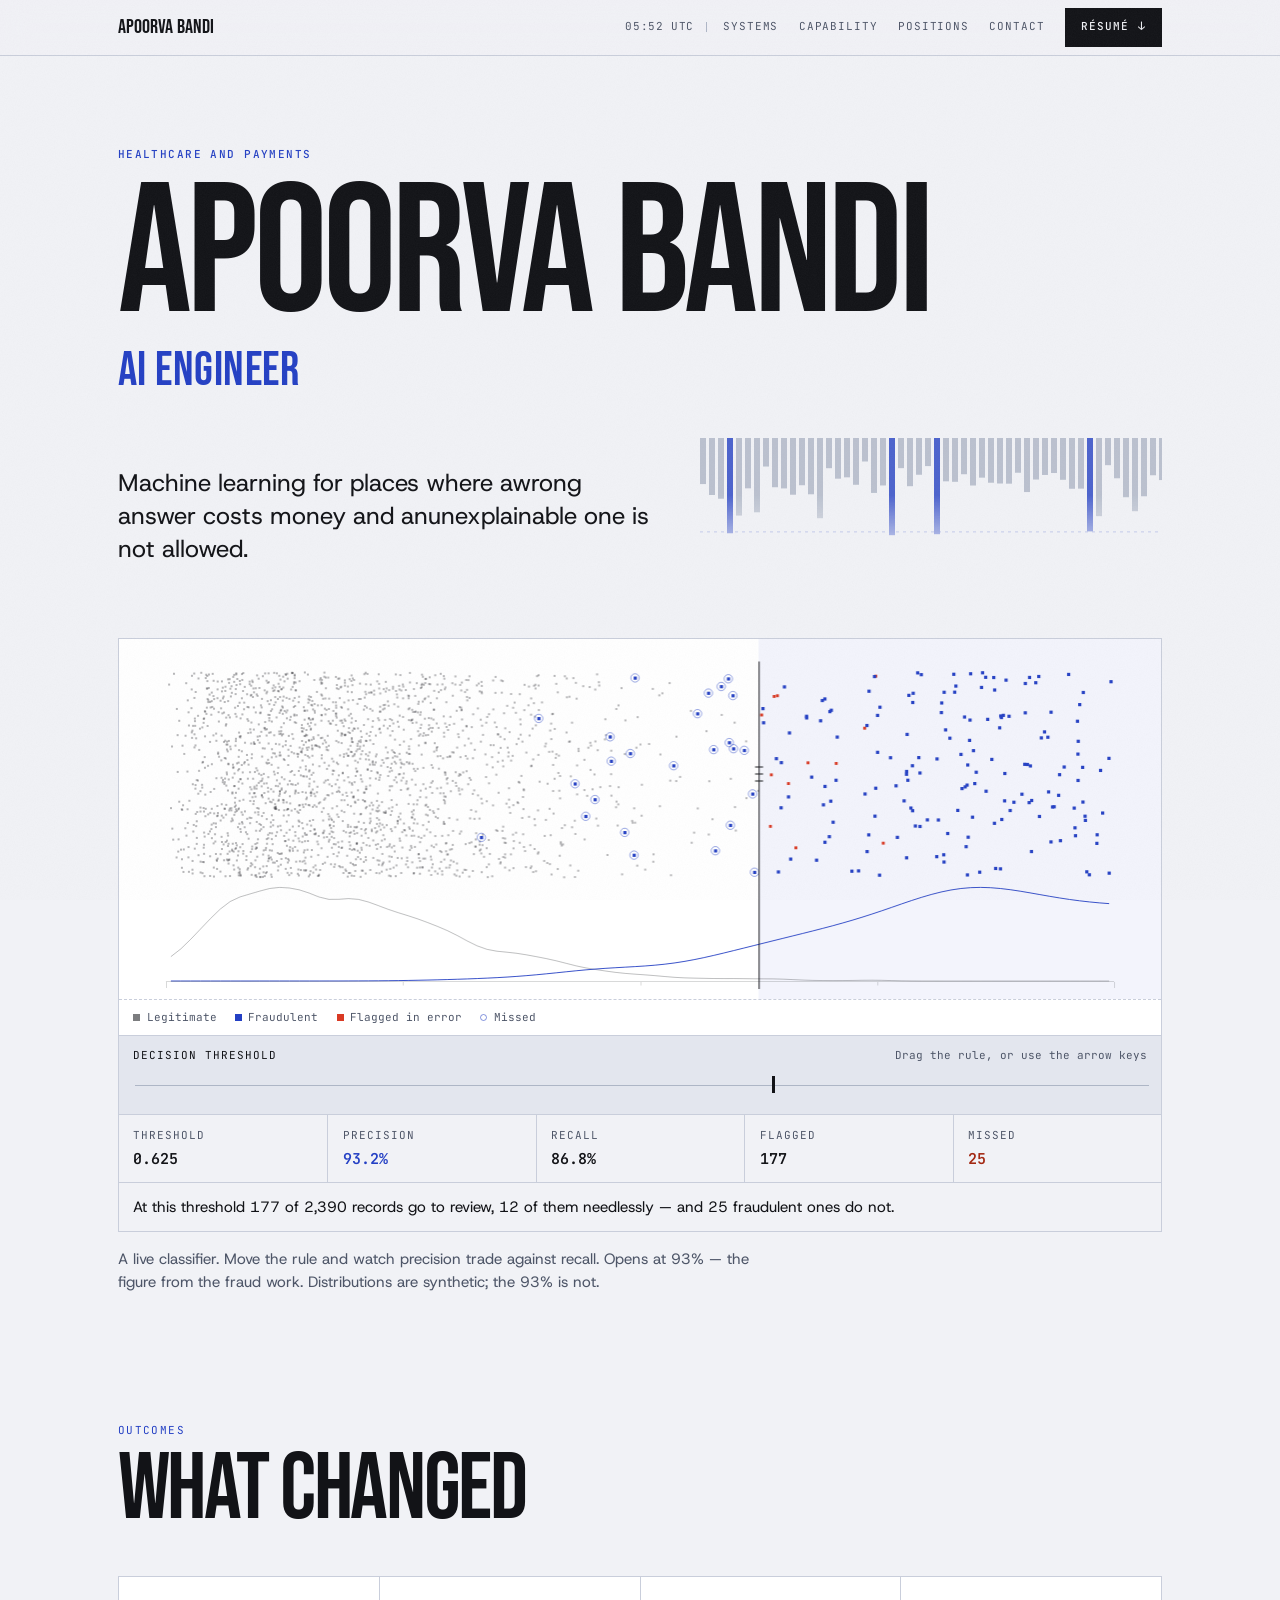
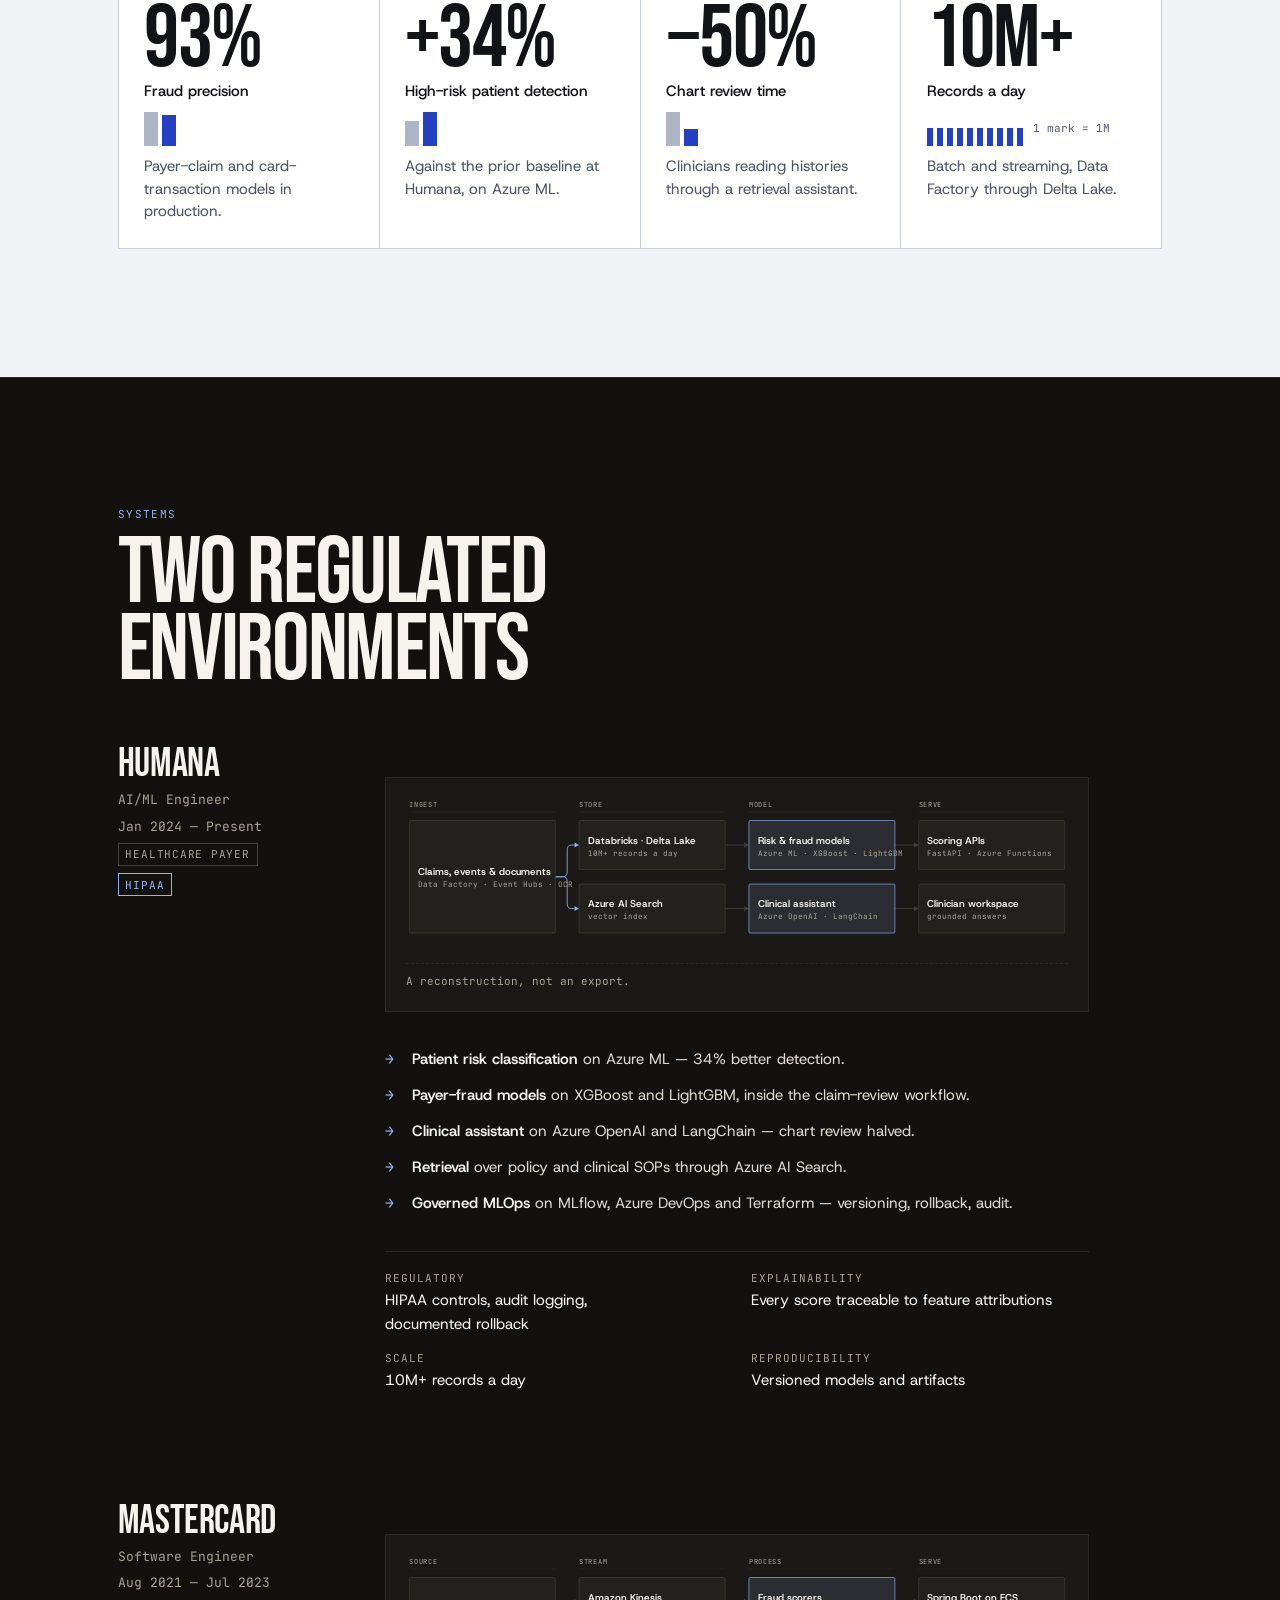
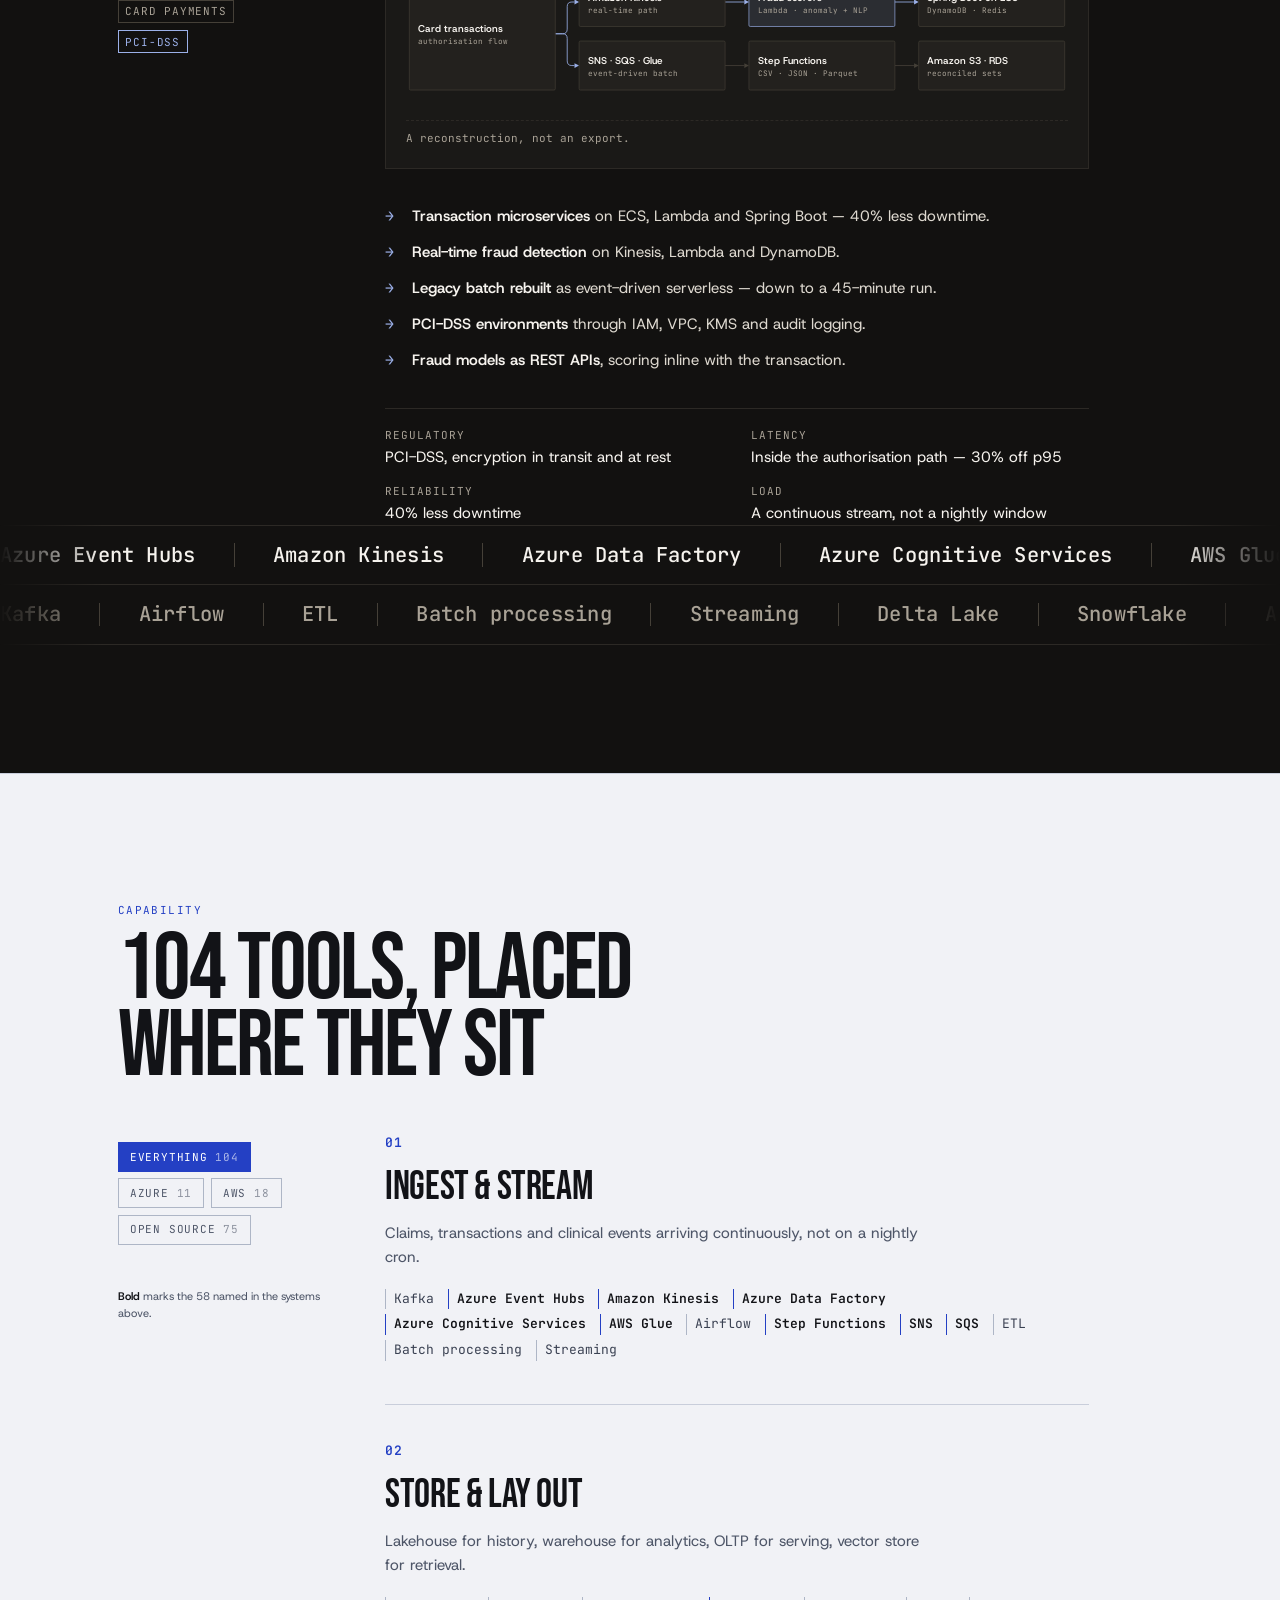
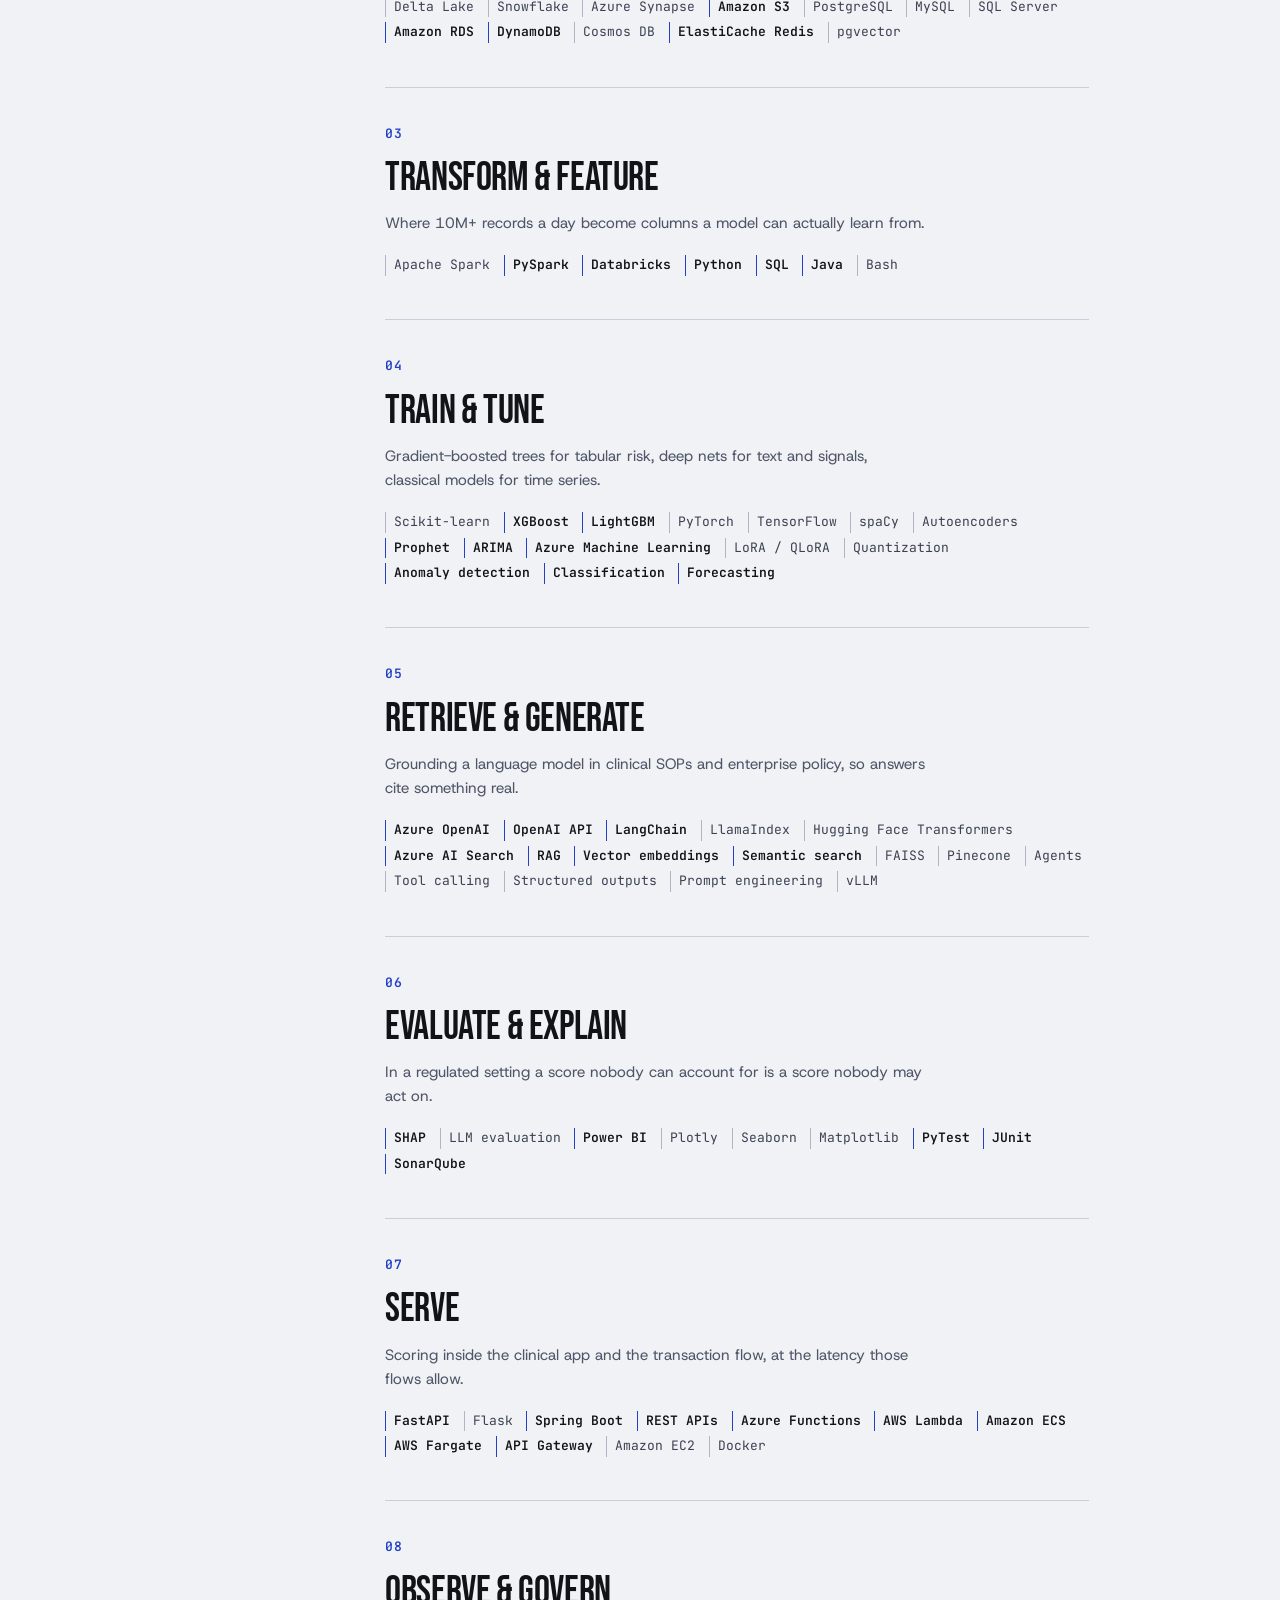
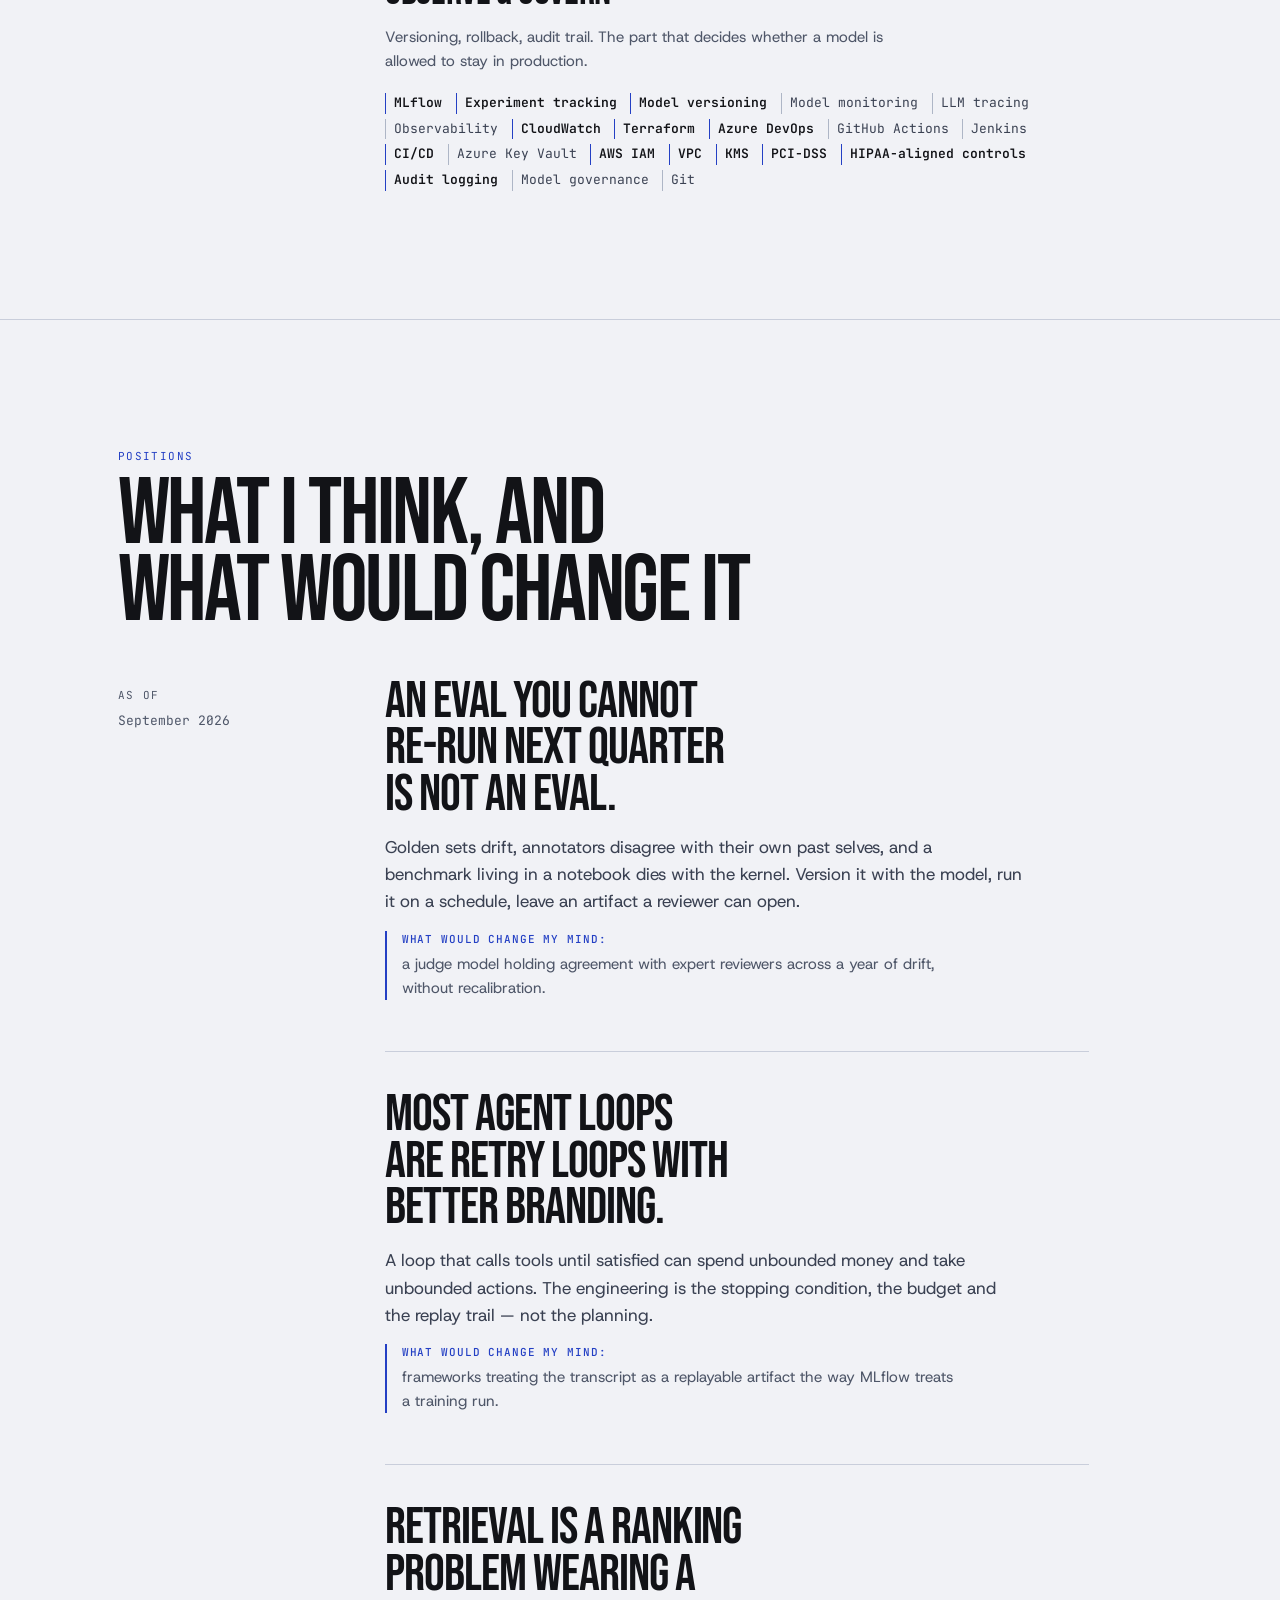
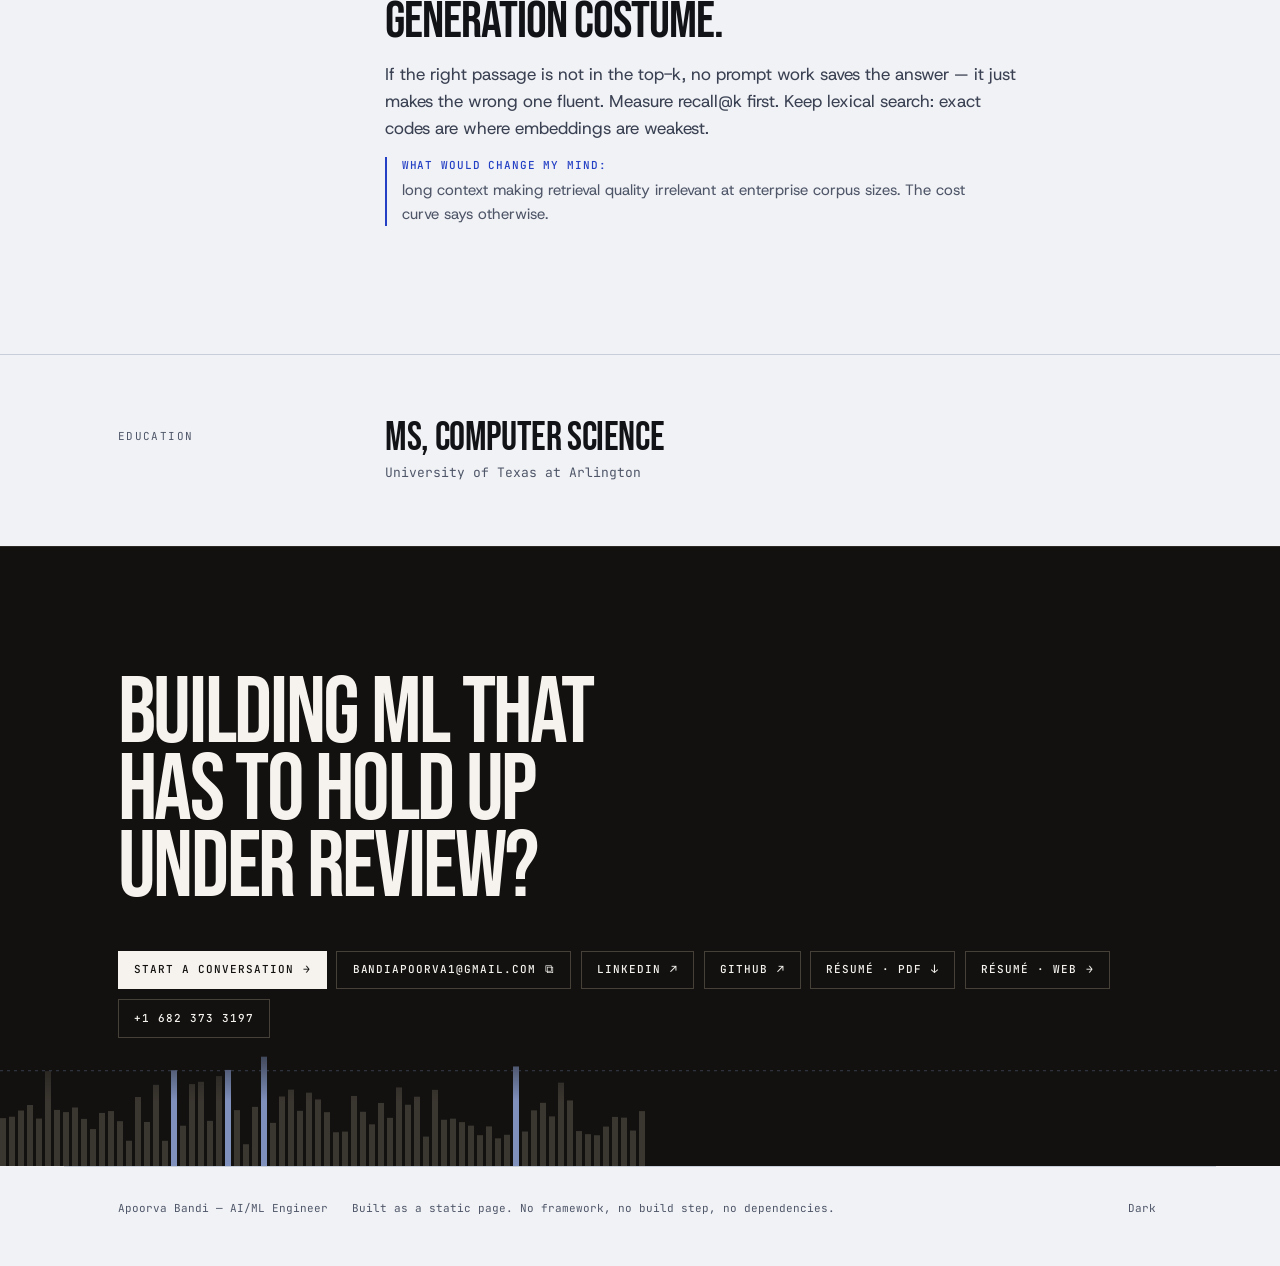
==== commit 4575bf23: "Point canonical, og:url and JSON-LD at the live URL These carried a placeholder domain nobody owns. " ====
--- a/index.html
+++ b/index.html
@@ -8,9 +8,10 @@
 <meta name="author" content="Apoorva Bandi">
 <meta name="theme-color" content="#e9ecf2" media="(prefers-color-scheme: light)">
 <meta name="theme-color" content="#0f131a" media="(prefers-color-scheme: dark)">
-<link rel="canonical" href="https://apoorvabandi.com/">
+<link rel="canonical" href="https://apoorva-bandi.vercel.app/">
 
 <meta property="og:type" content="profile">
+<meta property="og:url" content="https://apoorva-bandi.vercel.app/">
 <meta property="og:title" content="Apoorva Bandi — AI/ML Engineer">
 <meta property="og:description" content="Machine learning for places where a wrong answer costs money and an unexplainable one is not allowed.">
 <meta name="twitter:card" content="summary_large_image">
@@ -45,7 +46,7 @@
   "jobTitle": "AI/ML Engineer",
   "email": "mailto:bandiapoorva1@gmail.com",
   "telephone": "+1-682-373-3197",
-  "url": "https://apoorvabandi.com/",
+  "url": "https://apoorva-bandi.vercel.app/",
   "sameAs": [
     "https://www.linkedin.com/in/apoorvabandi/",
     "https://github.com/bandiapoorva1"
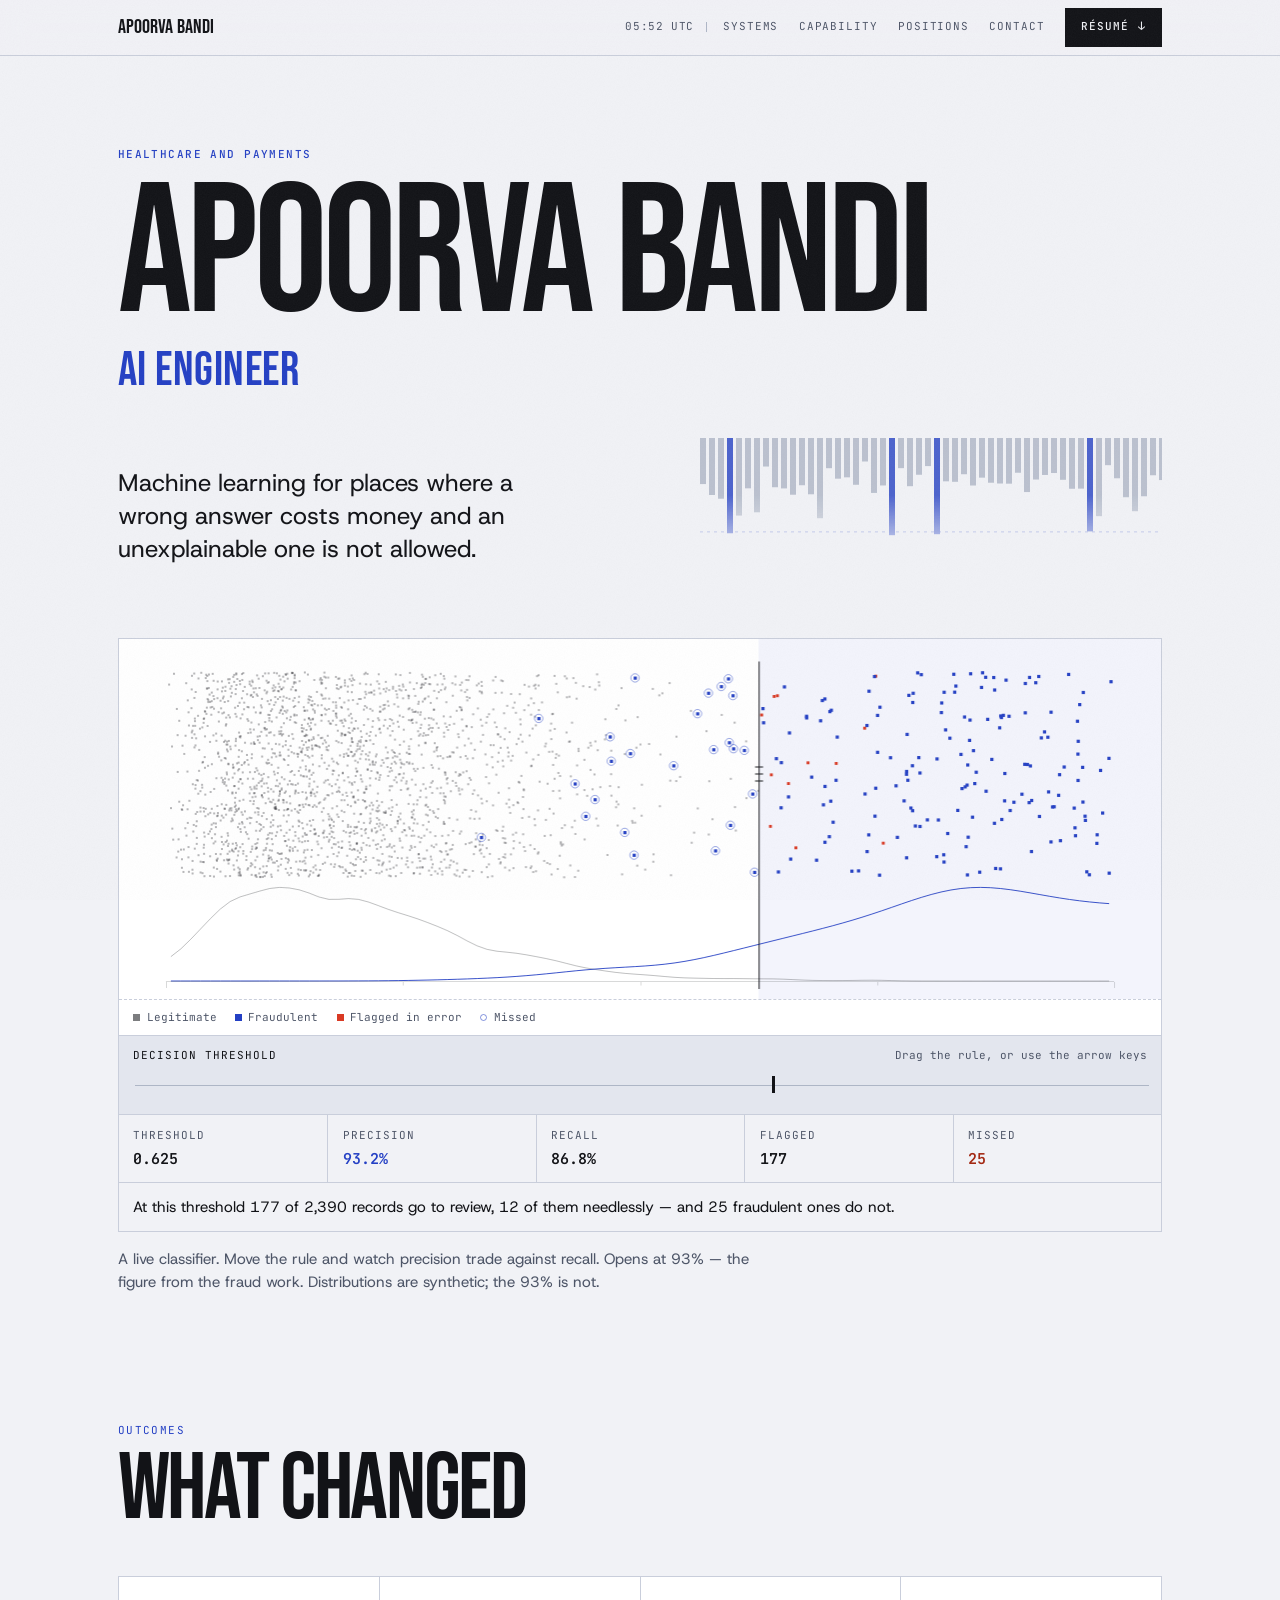
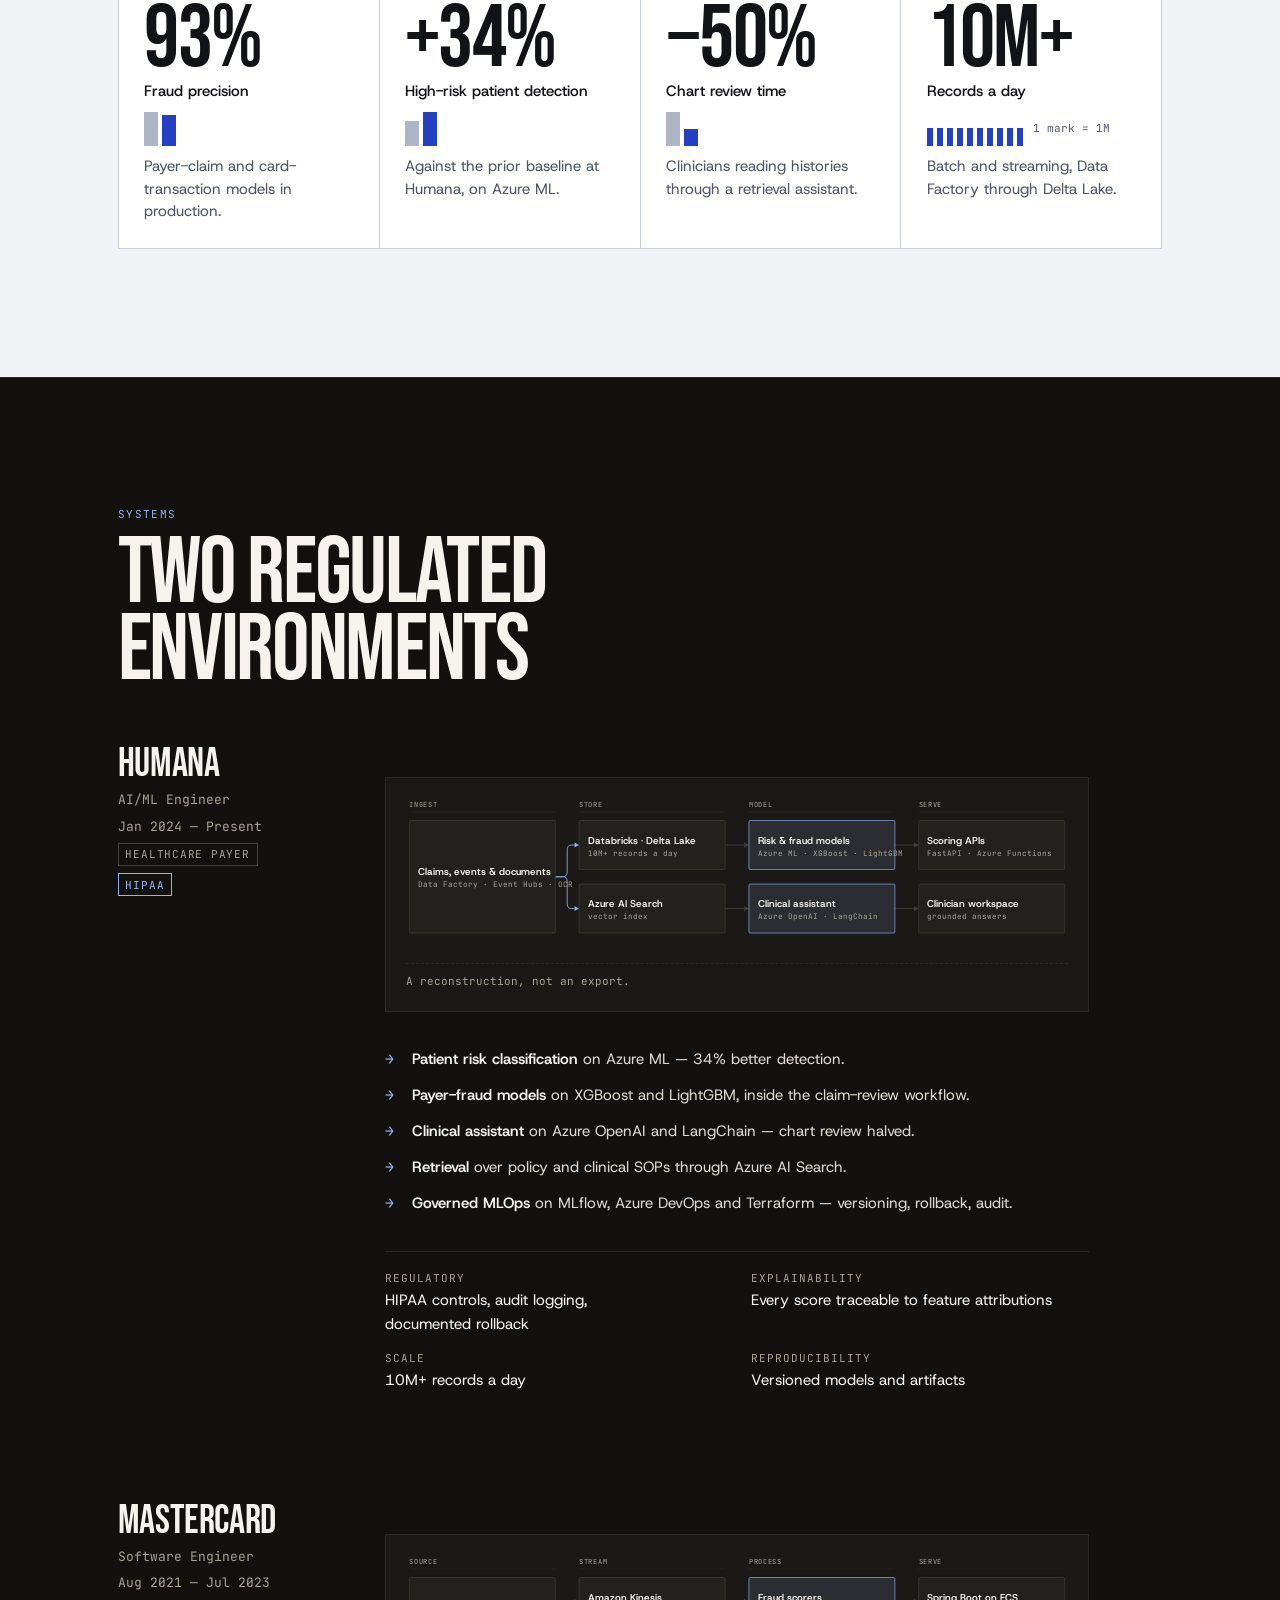
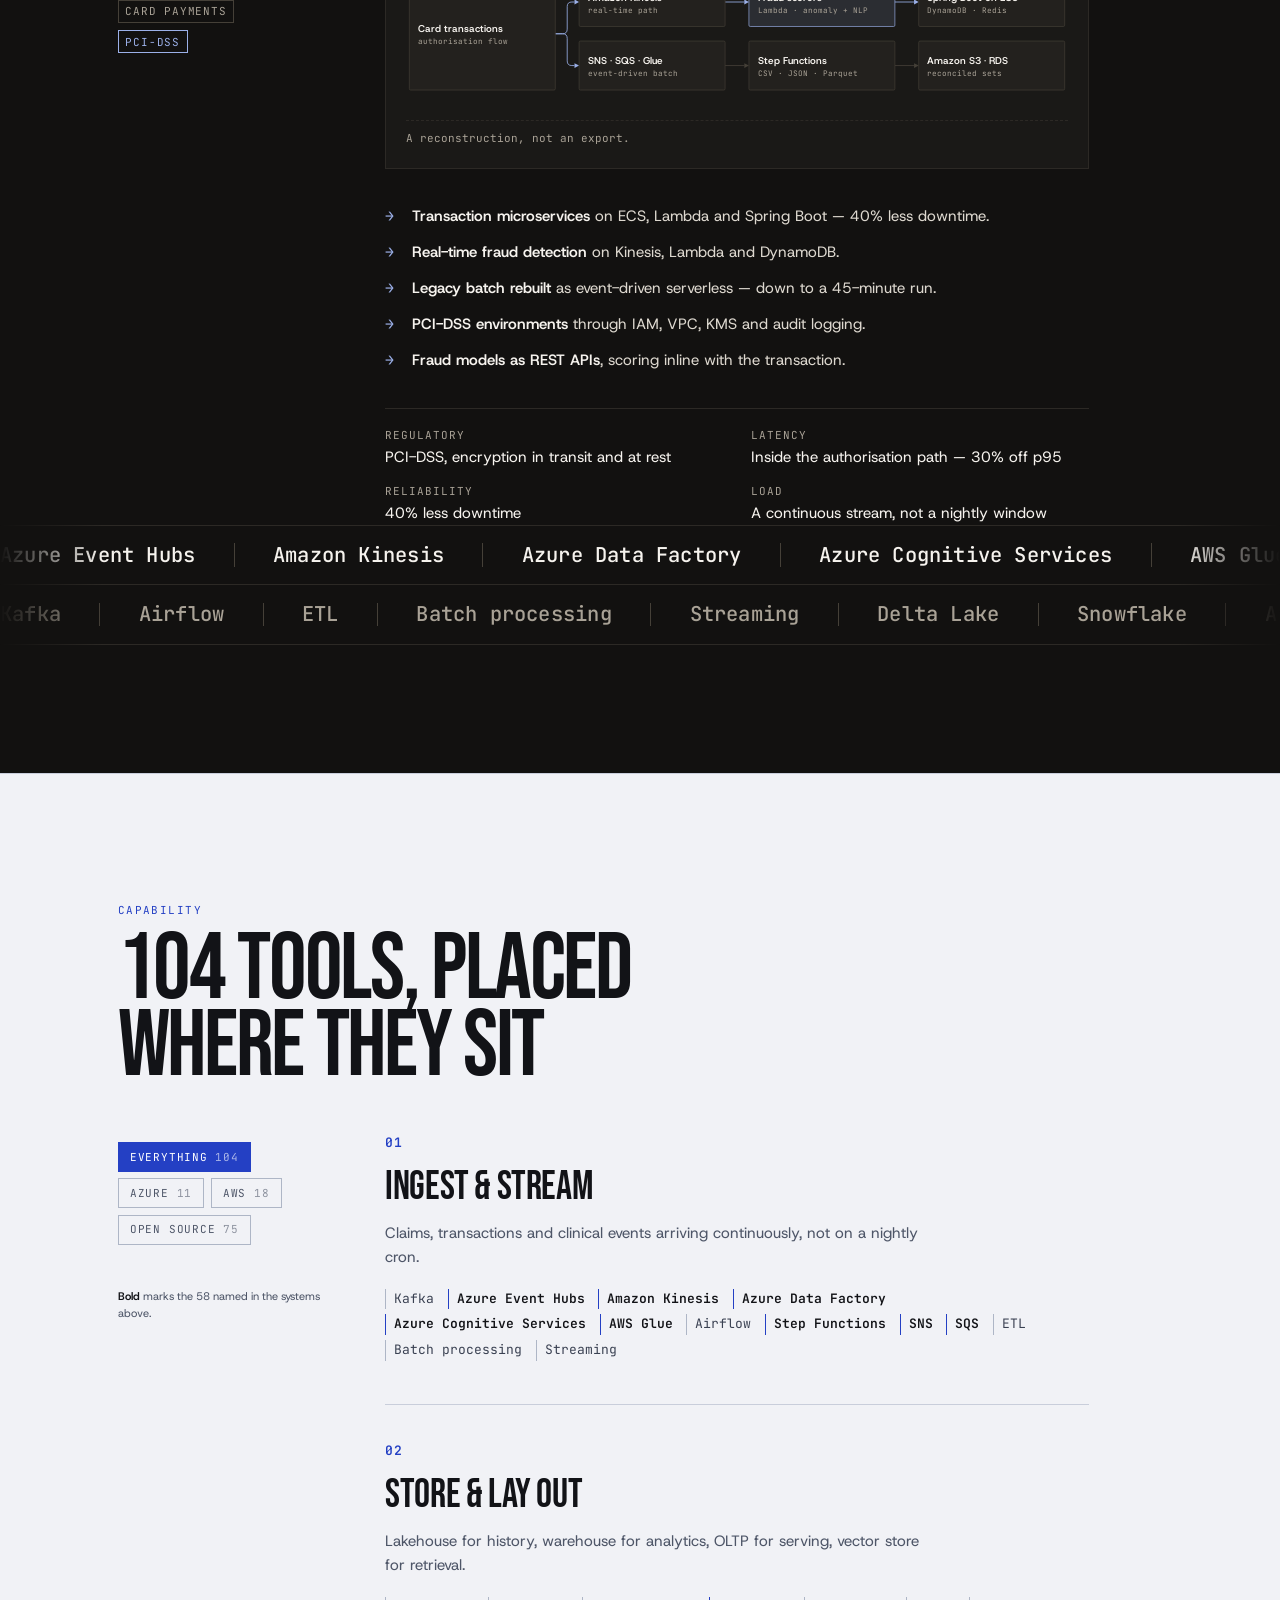
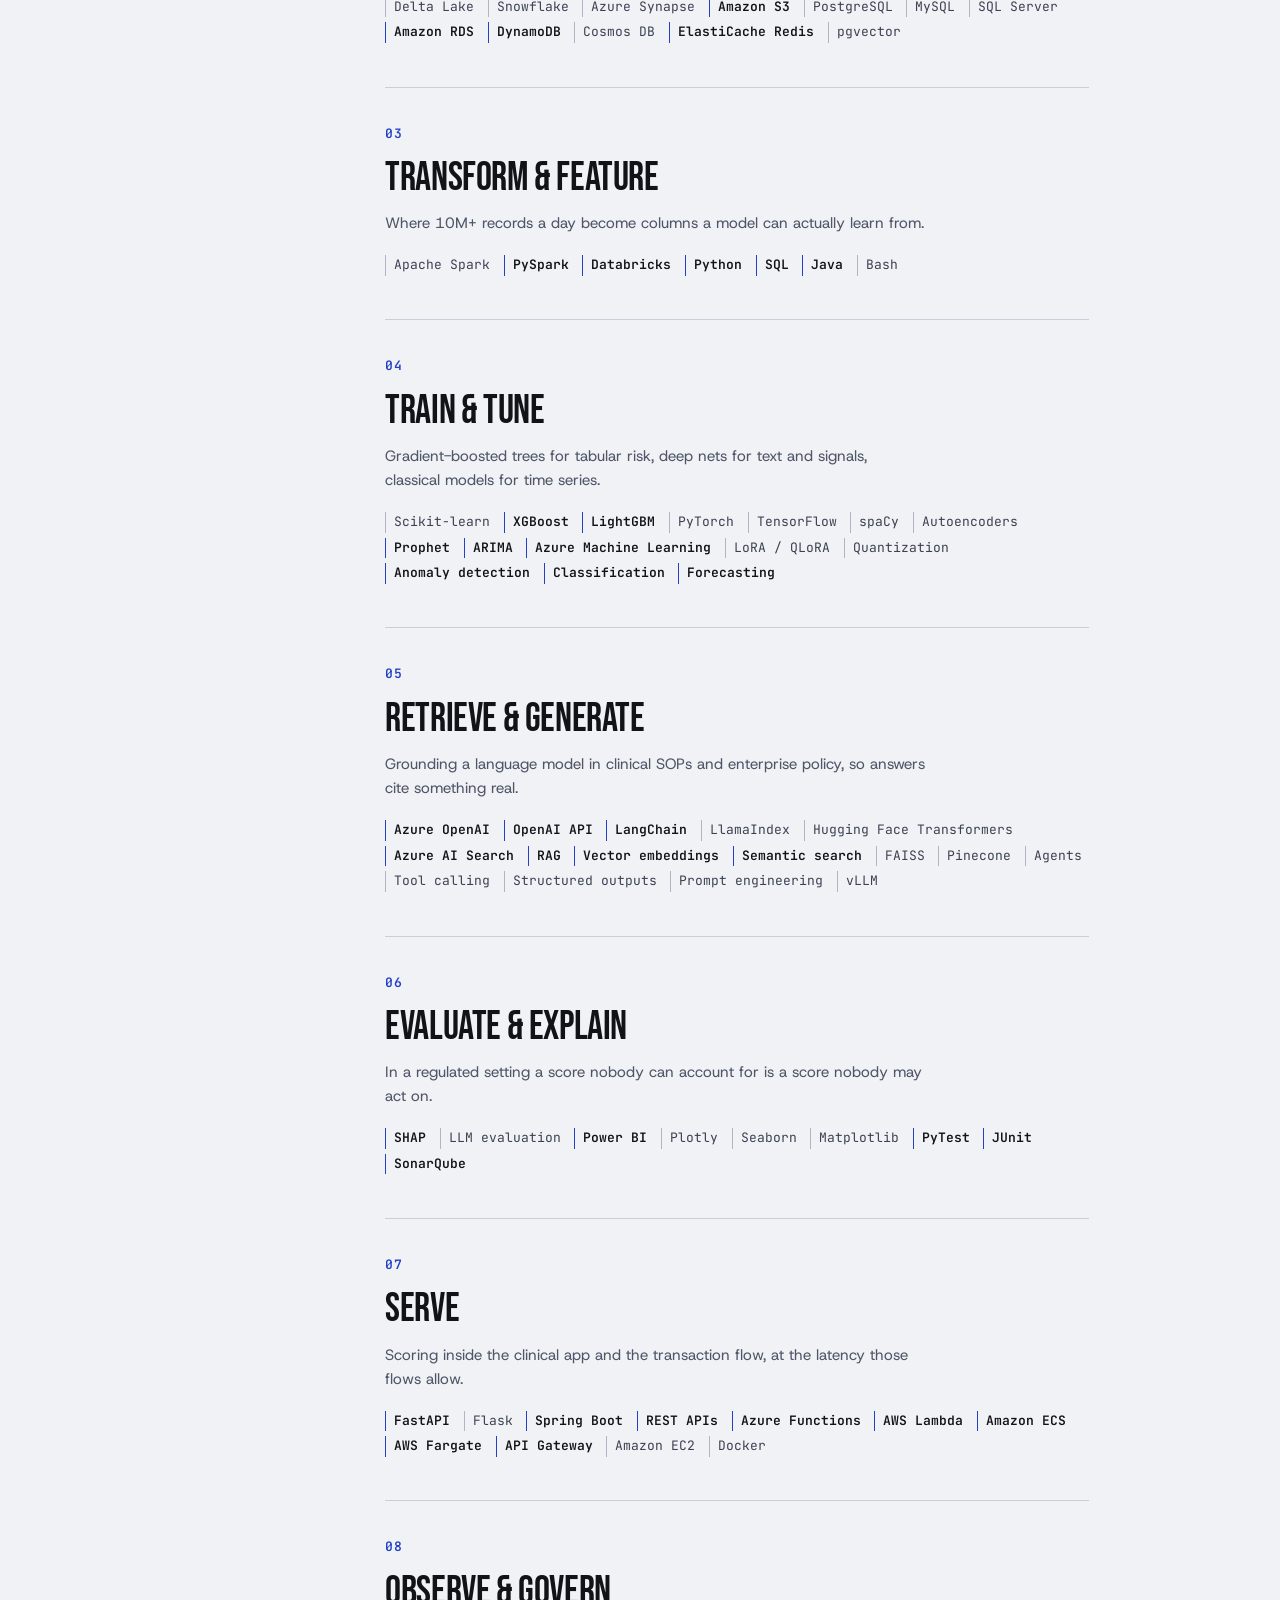
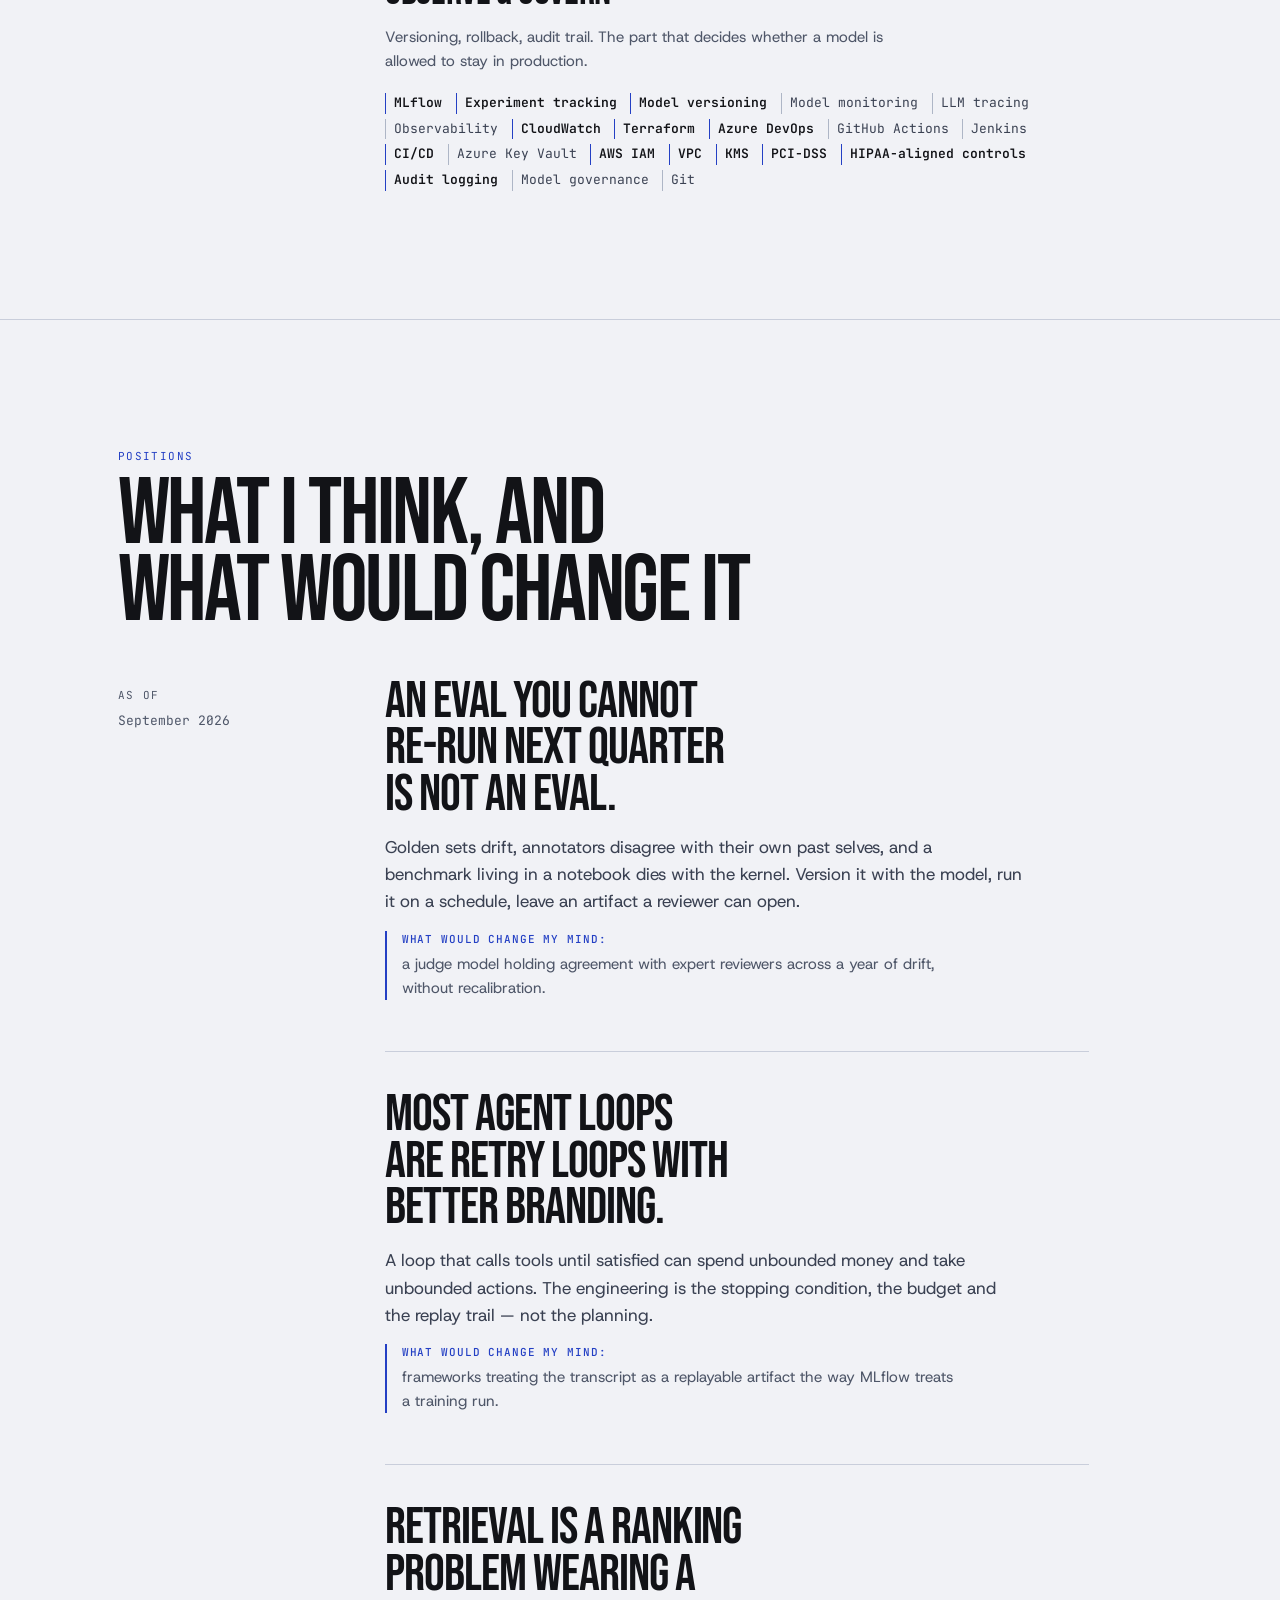
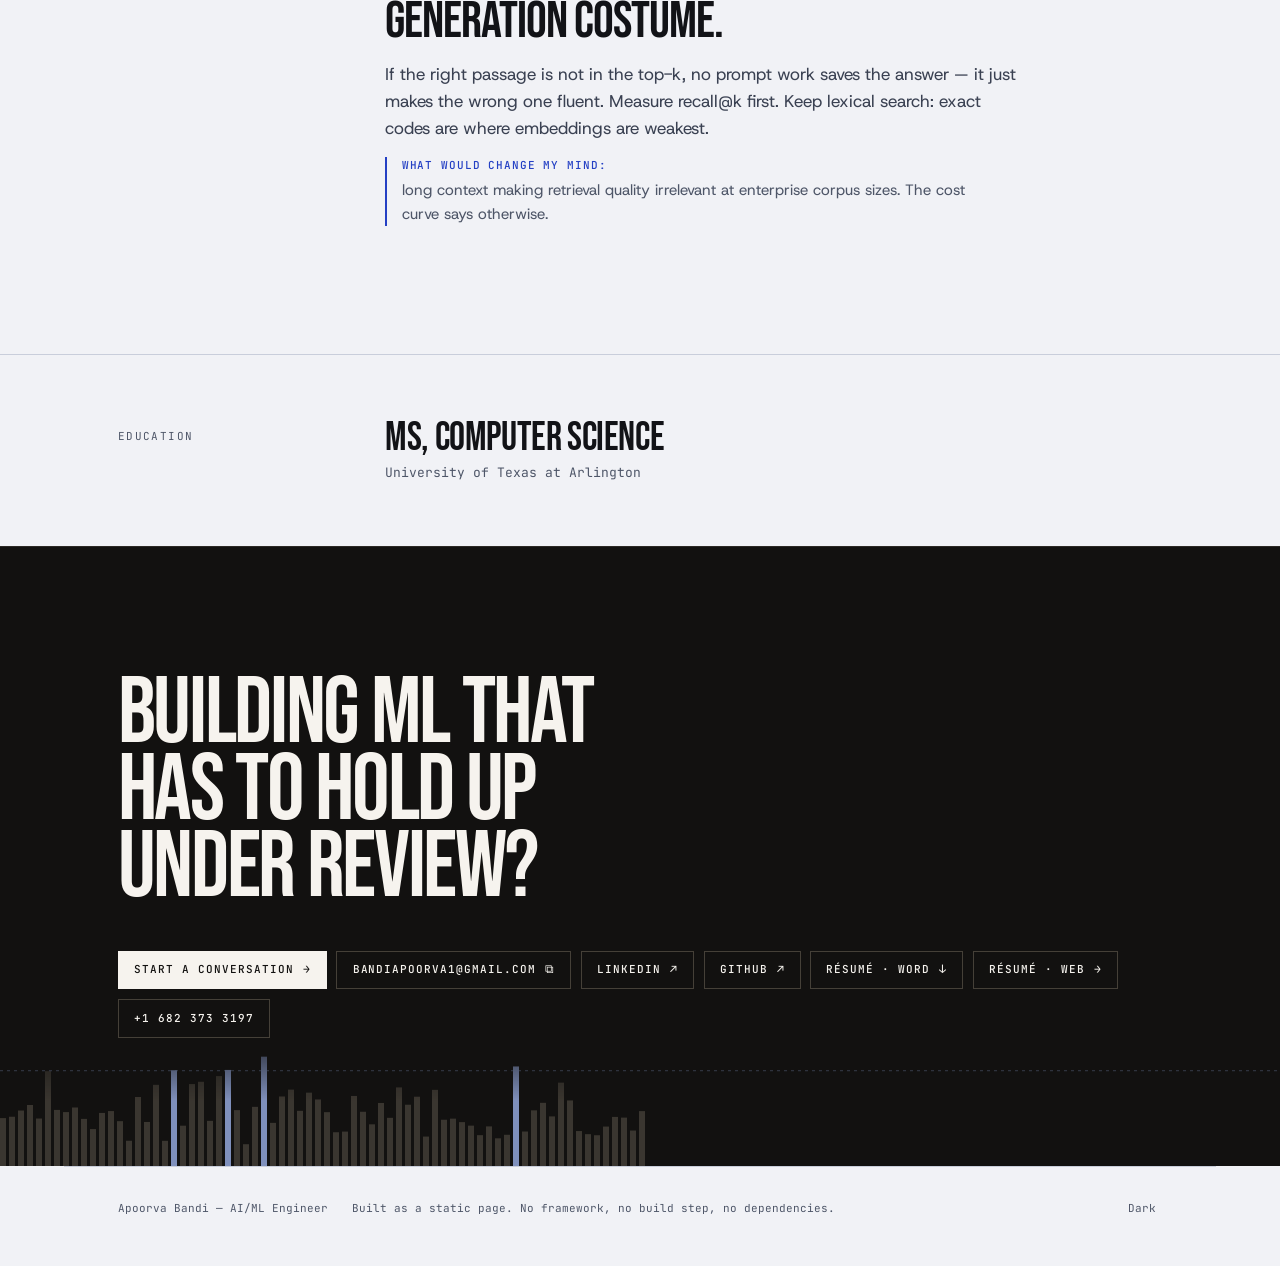
==== commit 60db9254: "Serve the original resume document, drop the generated PDF Every Resume button now downloads assets/" ====
--- a/index.html
+++ b/index.html
@@ -77,7 +77,7 @@
       <a class="bar__link bar__link--opt" href="#capability">Capability</a>
       <a class="bar__link bar__link--opt" href="#positions">Positions</a>
       <a class="bar__link bar__link--opt" href="#contact">Contact</a>
-      <a class="btn btn--solid" href="assets/Apoorva-Bandi-Resume.pdf" target="_blank" rel="noopener">
+      <a class="btn btn--solid" href="assets/Apoorva-Bandi-Resume.docx" download>
         Résumé <span class="btn__x" aria-hidden="true">↓</span>
       </a>
     </nav>
@@ -397,8 +397,8 @@
       <a class="btn" href="https://github.com/bandiapoorva1" target="_blank" rel="noopener me">
         GitHub <span class="btn__x" aria-hidden="true">&#8599;</span>
       </a>
-      <a class="btn" href="assets/Apoorva-Bandi-Resume.pdf" target="_blank" rel="noopener">
-        Résumé · PDF <span class="btn__x" aria-hidden="true">&darr;</span>
+      <a class="btn" href="assets/Apoorva-Bandi-Resume.docx" download>
+        Résumé · Word <span class="btn__x" aria-hidden="true">&darr;</span>
       </a>
       <a class="btn" href="resume.html">Résumé · web <span class="btn__x" aria-hidden="true">&rarr;</span></a>
       <a class="btn" href="tel:+16823733197">+1 682 373 3197</a>
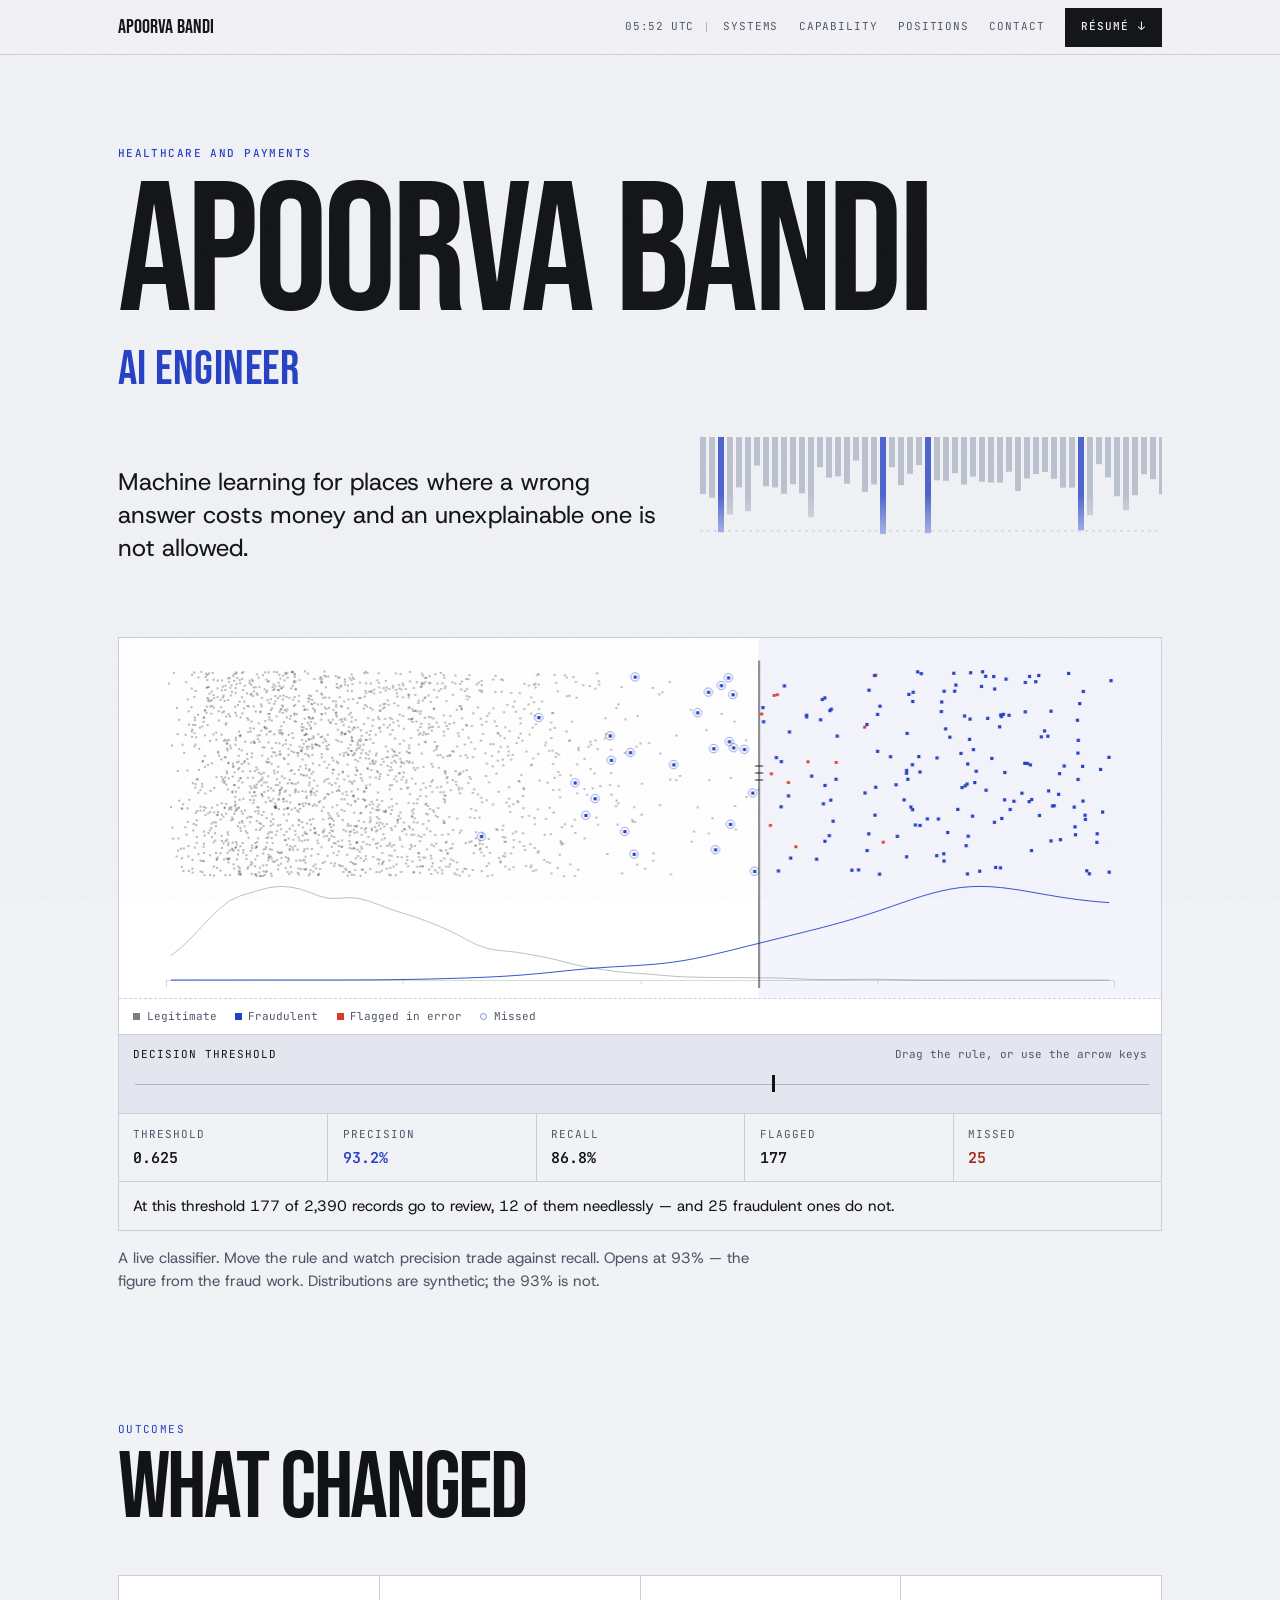
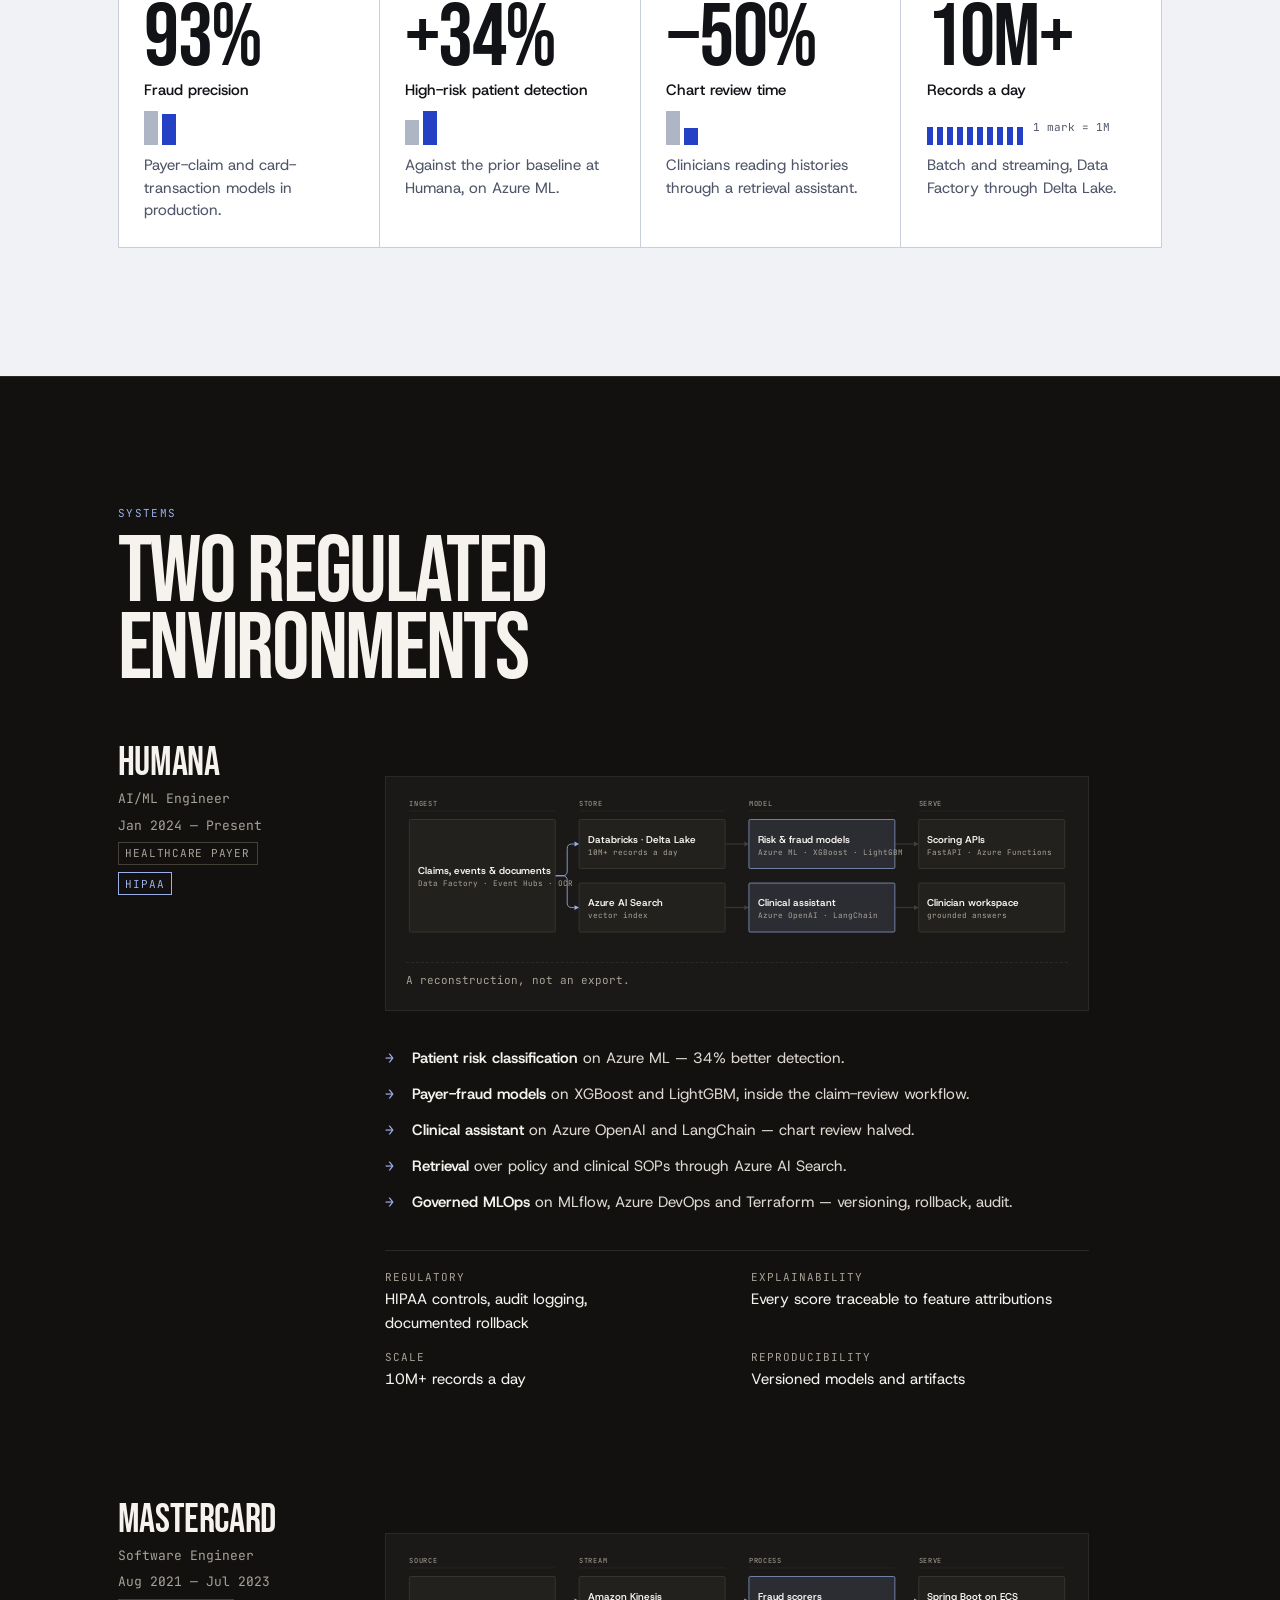
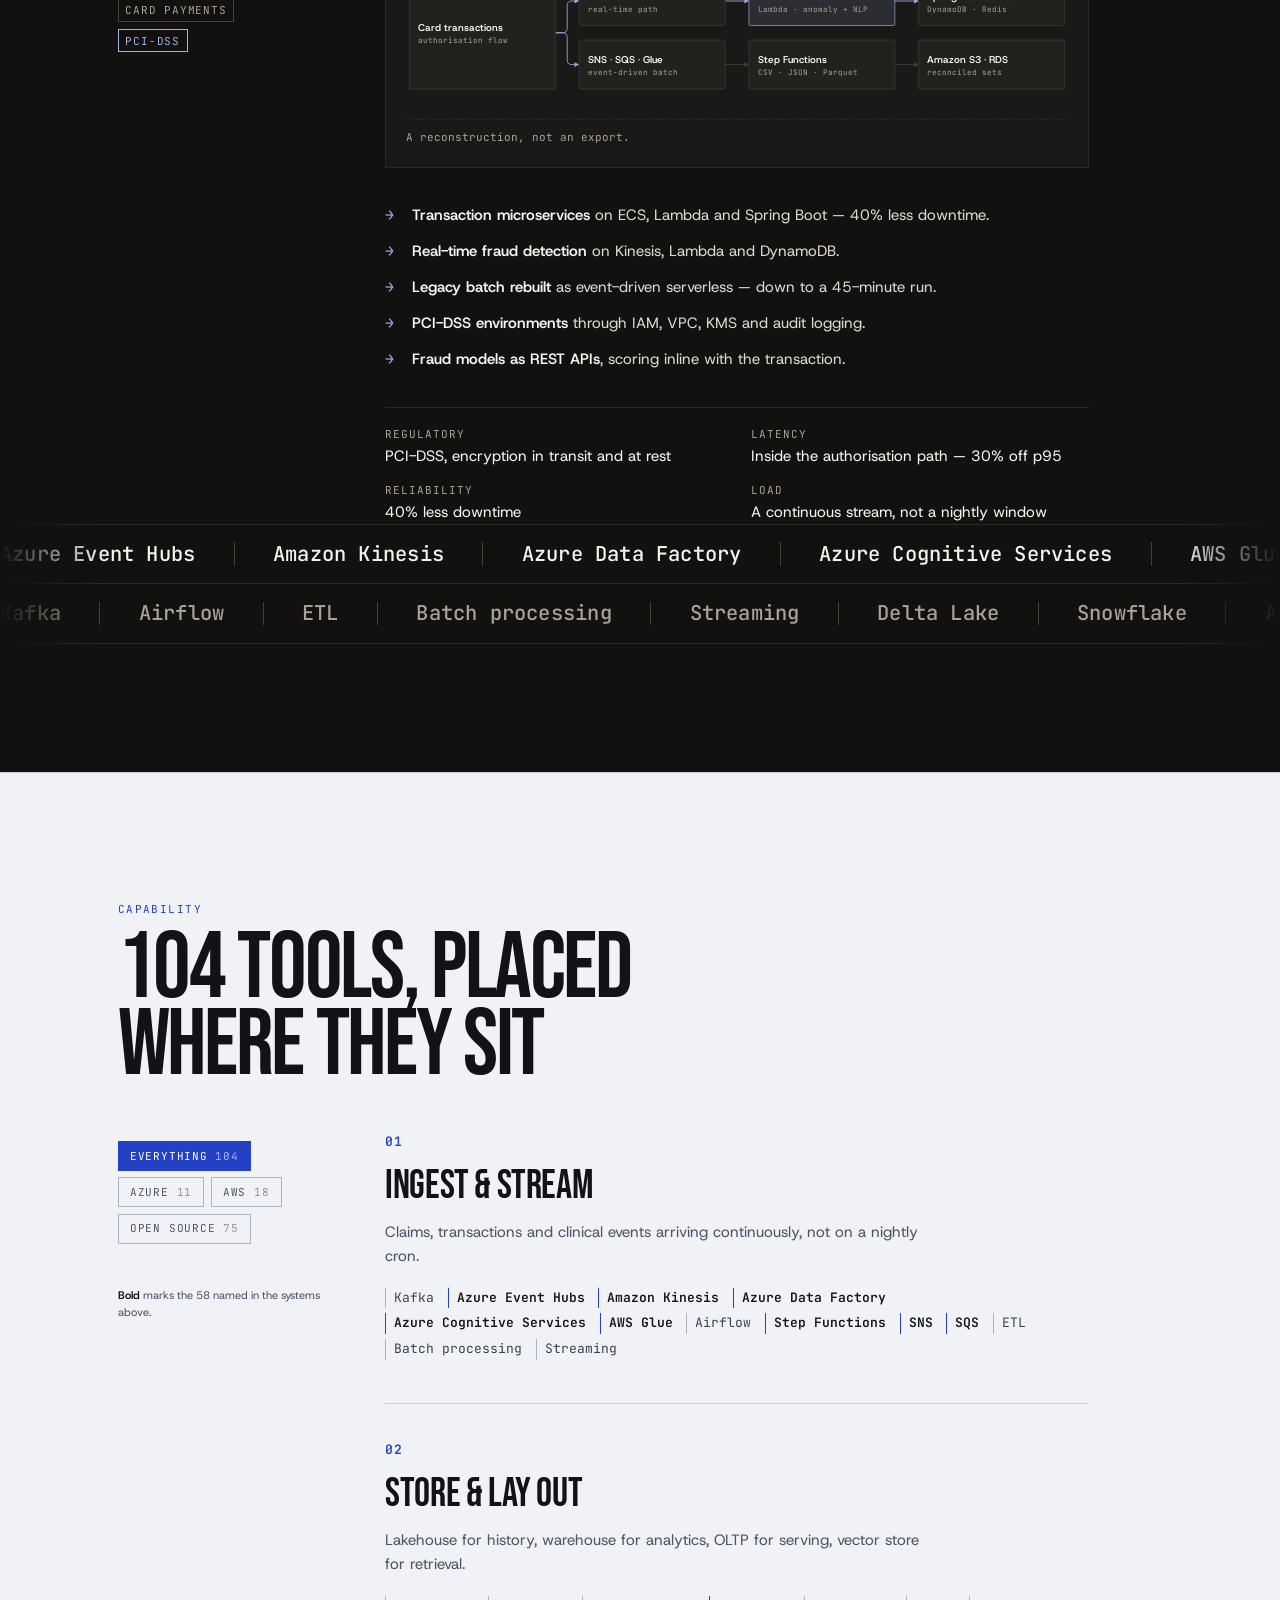
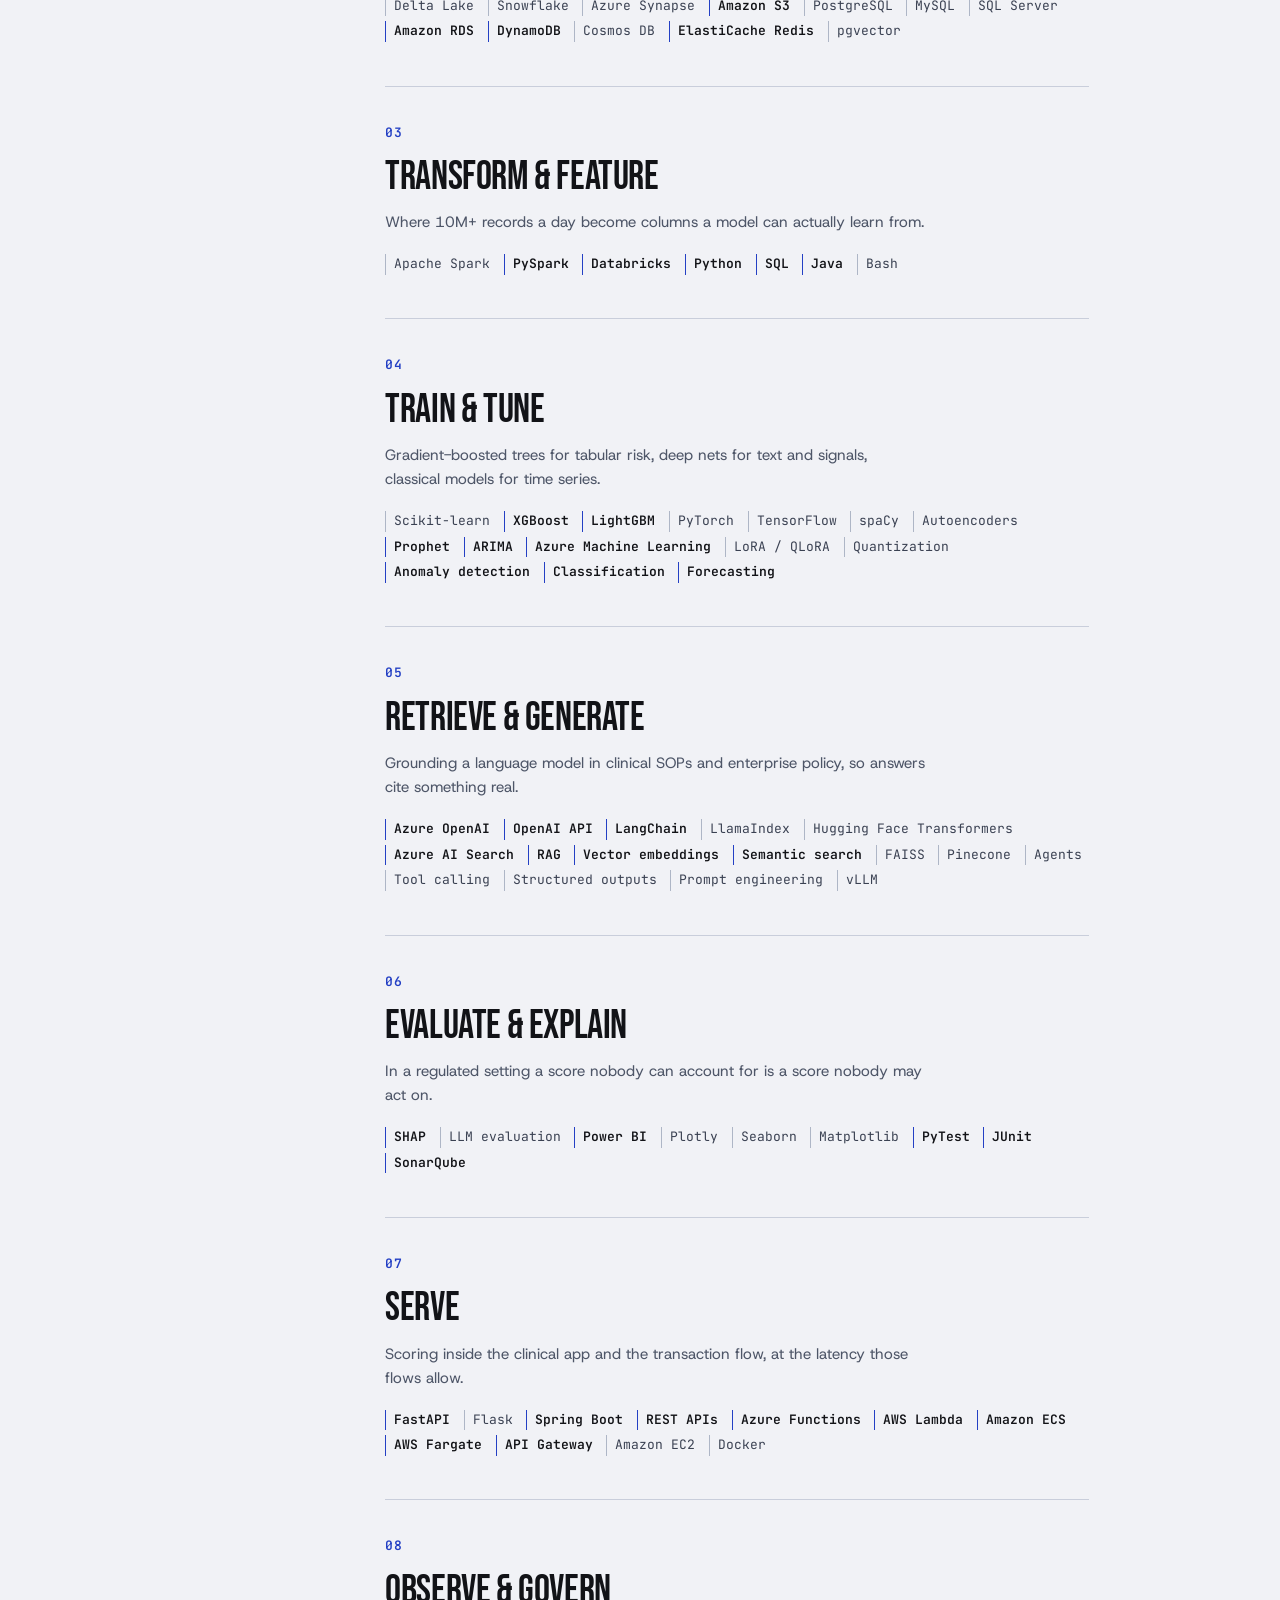
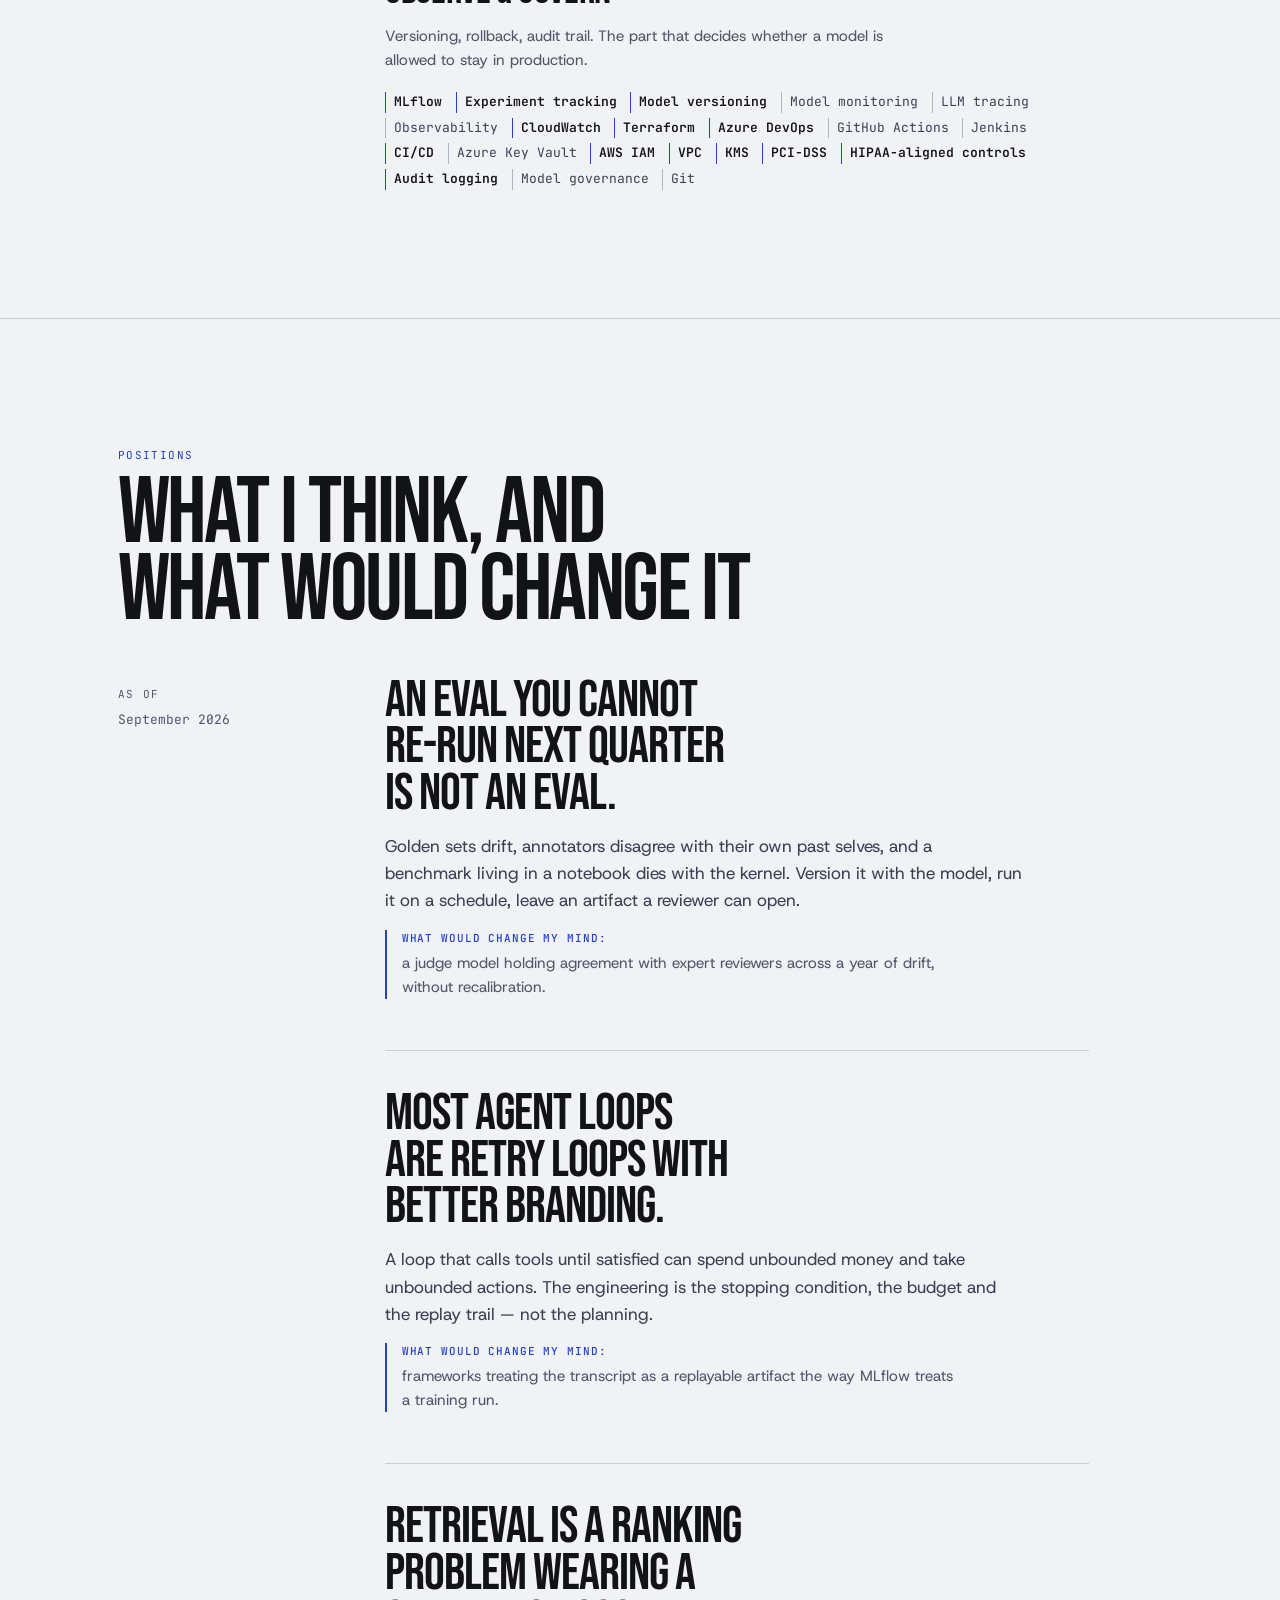
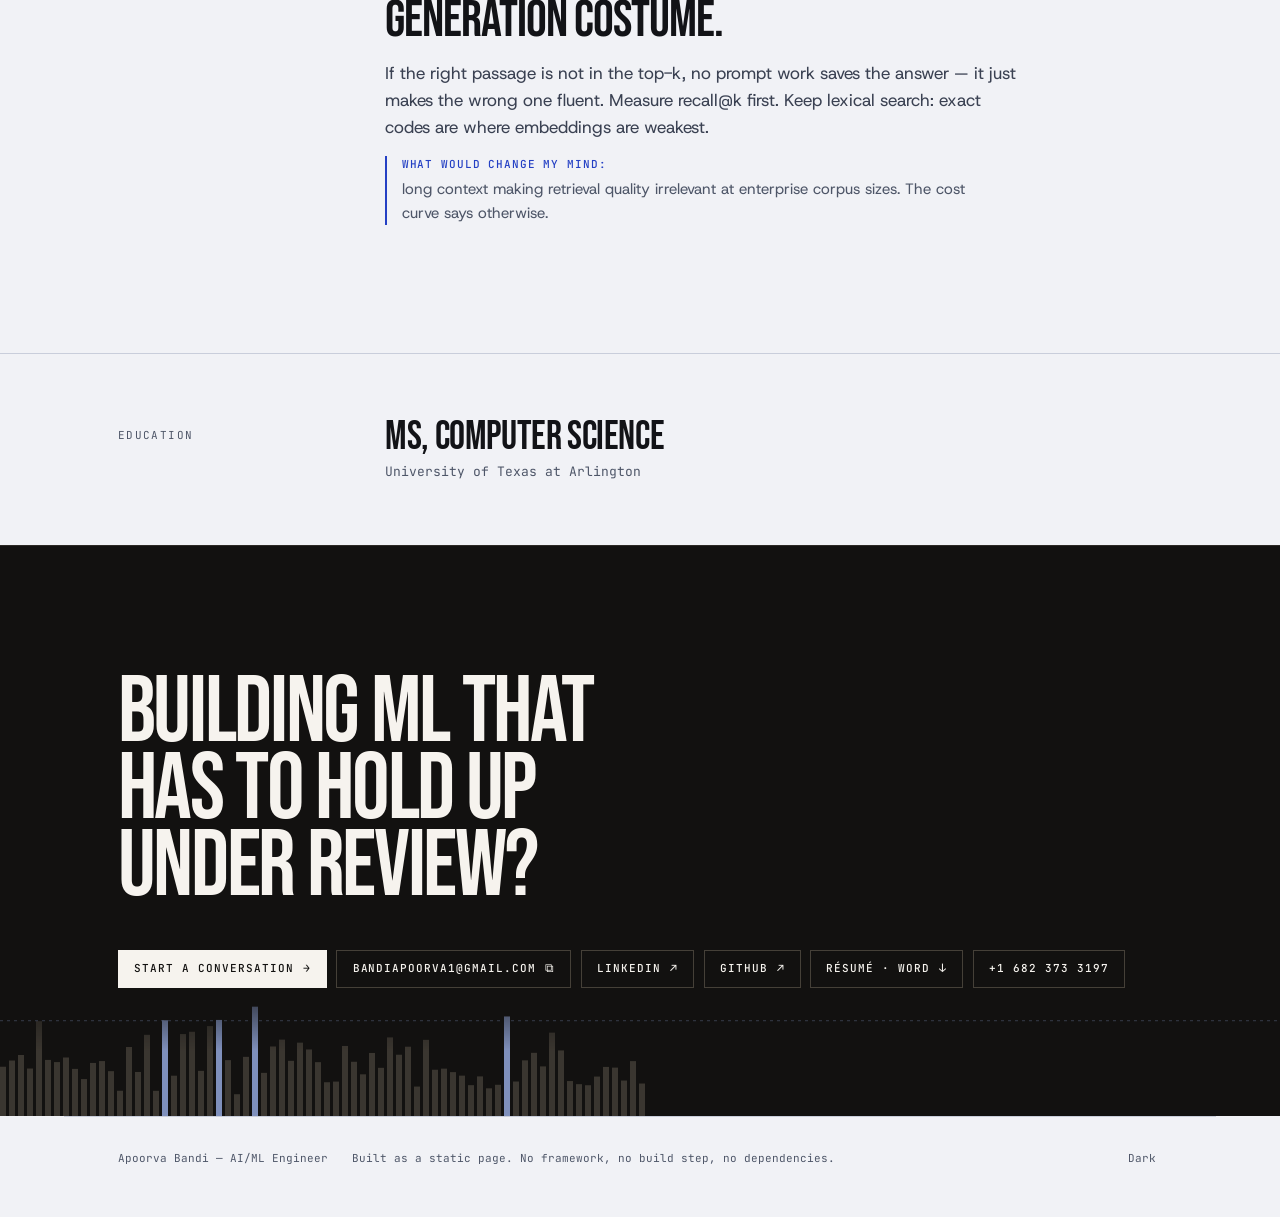
==== commit f6e17f41: "Delete what was not pulling its weight - diagram.js: a 233-line layout engine that rendered two diag" ====
--- a/index.html
+++ b/index.html
@@ -82,7 +82,6 @@
       </a>
     </nav>
   </div>
-  <div class="bar__rail" aria-hidden="true"></div>
 </header>
 
 <main id="main">
@@ -106,7 +105,7 @@
       </span>
     </p>
     <div class="hero__row">
-      <p class="lede" data-lines>
+      <p class="lede">
         Machine learning for places where a wrong answer costs money and an
         unexplainable one is not allowed.
       </p>
@@ -224,8 +223,8 @@
         </div>
 
         <div>
-          <figure class="arch" data-arch="humana">
-            <div data-arch-host></div>
+          <figure class="arch">
+            <svg viewBox="0 0 1000 232" role="img" aria-labelledby="arch-humana-t arch-humana-d"><title id="arch-humana-t">Humana platform architecture</title><desc id="arch-humana-d">Claims, clinical events and scanned documents are ingested through Azure Data Factory, Event Hubs and OCR, then land in Databricks and Delta Lake alongside an Azure AI Search vector index. Risk and fraud models run on the lakehouse; a clinical assistant runs on the vector index. Scores are served through FastAPI and Azure Functions into the clinician workspace.</desc><text class="n-col" x="5" y="13" font-size="10.5">INGEST</text><line x1="5" y1="21" x2="225.5" y2="21" stroke="var(--rule)" stroke-width="1"></line><text class="n-col" x="261.5" y="13" font-size="10.5">STORE</text><line x1="261.5" y1="21" x2="482" y2="21" stroke="var(--rule)" stroke-width="1"></line><text class="n-col" x="518" y="13" font-size="10.5">MODEL</text><line x1="518" y1="21" x2="738.5" y2="21" stroke="var(--rule)" stroke-width="1"></line><text class="n-col" x="774.5" y="13" font-size="10.5">SERVE</text><line x1="774.5" y1="21" x2="995" y2="21" stroke="var(--rule)" stroke-width="1"></line><path class="e-path e-path--data" d="M 225.5 119 H 236.5 Q 243.5 119 243.5 112 V 78 Q 243.5 71 250.5 71 H 254.5"></path><path class="e-head e-head--data" d="M 261.5 71 l -7 -3.6 l 0 7.2 z"></path><path class="e-path e-path--data" d="M 225.5 119 H 236.5 Q 243.5 119 243.5 126 V 160 Q 243.5 167 250.5 167 H 254.5"></path><path class="e-head e-head--data" d="M 261.5 167 l -7 -3.6 l 0 7.2 z"></path><path class="e-path" d="M 482 71 H 511"></path><path class="e-head" d="M 518 71 l -7 -3.6 l 0 7.2 z"></path><path class="e-path" d="M 482 167 H 511"></path><path class="e-head" d="M 518 167 l -7 -3.6 l 0 7.2 z"></path><path class="e-path" d="M 738.5 71 H 767.5"></path><path class="e-head" d="M 774.5 71 l -7 -3.6 l 0 7.2 z"></path><path class="e-path" d="M 738.5 167 H 767.5"></path><path class="e-head" d="M 774.5 167 l -7 -3.6 l 0 7.2 z"></path><g><rect class="n-box" x="5" y="34" width="220.5" height="170" rx="2"></rect><text class="n-lab" x="18" y="117" font-size="15">Claims, events &amp; documents</text><text class="n-sub" x="18" y="135" font-size="11.5">Data Factory · Event Hubs · OCR</text></g><g><rect class="n-box" x="261.5" y="34" width="220.5" height="74" rx="2"></rect><text class="n-lab" x="274.5" y="69" font-size="15">Databricks · Delta Lake</text><text class="n-sub" x="274.5" y="87" font-size="11.5">10M+ records a day</text></g><g><rect class="n-box" x="261.5" y="130" width="220.5" height="74" rx="2"></rect><text class="n-lab" x="274.5" y="165" font-size="15">Azure AI Search</text><text class="n-sub" x="274.5" y="183" font-size="11.5">vector index</text></g><g><rect class="n-box n-box--model" x="518" y="34" width="220.5" height="74" rx="2"></rect><text class="n-lab" x="531" y="69" font-size="15">Risk &amp; fraud models</text><text class="n-sub" x="531" y="87" font-size="11.5">Azure ML · XGBoost · LightGBM</text></g><g><rect class="n-box n-box--model" x="518" y="130" width="220.5" height="74" rx="2"></rect><text class="n-lab" x="531" y="165" font-size="15">Clinical assistant</text><text class="n-sub" x="531" y="183" font-size="11.5">Azure OpenAI · LangChain</text></g><g><rect class="n-box" x="774.5" y="34" width="220.5" height="74" rx="2"></rect><text class="n-lab" x="787.5" y="69" font-size="15">Scoring APIs</text><text class="n-sub" x="787.5" y="87" font-size="11.5">FastAPI · Azure Functions</text></g><g><rect class="n-box" x="774.5" y="130" width="220.5" height="74" rx="2"></rect><text class="n-lab" x="787.5" y="165" font-size="15">Clinician workspace</text><text class="n-sub" x="787.5" y="183" font-size="11.5">grounded answers</text></g></svg>
             <figcaption>A reconstruction, not an export.</figcaption>
           </figure>
 
@@ -258,8 +257,8 @@
         </div>
 
         <div>
-          <figure class="arch" data-arch="mastercard">
-            <div data-arch-host></div>
+          <figure class="arch">
+            <svg viewBox="0 0 1000 232" role="img" aria-labelledby="arch-mastercard-t arch-mastercard-d"><title id="arch-mastercard-t">Mastercard transaction architecture</title><desc id="arch-mastercard-d">Card transactions split into a real-time path on Amazon Kinesis and an event-driven batch path on SNS, SQS and Glue. Lambda scorers run fraud and anomaly detection on the stream while Step Functions reconcile CSV, JSON and Parquet datasets. Decisions are served by Spring Boot services on ECS backed by DynamoDB and Redis; reconciled sets land in S3 and RDS.</desc><text class="n-col" x="5" y="13" font-size="10.5">SOURCE</text><line x1="5" y1="21" x2="225.5" y2="21" stroke="var(--rule)" stroke-width="1"></line><text class="n-col" x="261.5" y="13" font-size="10.5">STREAM</text><line x1="261.5" y1="21" x2="482" y2="21" stroke="var(--rule)" stroke-width="1"></line><text class="n-col" x="518" y="13" font-size="10.5">PROCESS</text><line x1="518" y1="21" x2="738.5" y2="21" stroke="var(--rule)" stroke-width="1"></line><text class="n-col" x="774.5" y="13" font-size="10.5">SERVE</text><line x1="774.5" y1="21" x2="995" y2="21" stroke="var(--rule)" stroke-width="1"></line><path class="e-path e-path--data" d="M 225.5 119 H 236.5 Q 243.5 119 243.5 112 V 78 Q 243.5 71 250.5 71 H 254.5"></path><path class="e-head e-head--data" d="M 261.5 71 l -7 -3.6 l 0 7.2 z"></path><path class="e-path e-path--data" d="M 225.5 119 H 236.5 Q 243.5 119 243.5 126 V 160 Q 243.5 167 250.5 167 H 254.5"></path><path class="e-head e-head--data" d="M 261.5 167 l -7 -3.6 l 0 7.2 z"></path><path class="e-path e-path--data" d="M 482 71 H 511"></path><path class="e-head e-head--data" d="M 518 71 l -7 -3.6 l 0 7.2 z"></path><path class="e-path" d="M 482 167 H 511"></path><path class="e-head" d="M 518 167 l -7 -3.6 l 0 7.2 z"></path><path class="e-path e-path--data" d="M 738.5 71 H 767.5"></path><path class="e-head e-head--data" d="M 774.5 71 l -7 -3.6 l 0 7.2 z"></path><path class="e-path" d="M 738.5 167 H 767.5"></path><path class="e-head" d="M 774.5 167 l -7 -3.6 l 0 7.2 z"></path><g><rect class="n-box" x="5" y="34" width="220.5" height="170" rx="2"></rect><text class="n-lab" x="18" y="117" font-size="15">Card transactions</text><text class="n-sub" x="18" y="135" font-size="11.5">authorisation flow</text></g><g><rect class="n-box" x="261.5" y="34" width="220.5" height="74" rx="2"></rect><text class="n-lab" x="274.5" y="69" font-size="15">Amazon Kinesis</text><text class="n-sub" x="274.5" y="87" font-size="11.5">real-time path</text></g><g><rect class="n-box" x="261.5" y="130" width="220.5" height="74" rx="2"></rect><text class="n-lab" x="274.5" y="165" font-size="15">SNS · SQS · Glue</text><text class="n-sub" x="274.5" y="183" font-size="11.5">event-driven batch</text></g><g><rect class="n-box n-box--model" x="518" y="34" width="220.5" height="74" rx="2"></rect><text class="n-lab" x="531" y="69" font-size="15">Fraud scorers</text><text class="n-sub" x="531" y="87" font-size="11.5">Lambda · anomaly + NLP</text></g><g><rect class="n-box" x="518" y="130" width="220.5" height="74" rx="2"></rect><text class="n-lab" x="531" y="165" font-size="15">Step Functions</text><text class="n-sub" x="531" y="183" font-size="11.5">CSV · JSON · Parquet</text></g><g><rect class="n-box" x="774.5" y="34" width="220.5" height="74" rx="2"></rect><text class="n-lab" x="787.5" y="69" font-size="15">Spring Boot on ECS</text><text class="n-sub" x="787.5" y="87" font-size="11.5">DynamoDB · Redis</text></g><g><rect class="n-box" x="774.5" y="130" width="220.5" height="74" rx="2"></rect><text class="n-lab" x="787.5" y="165" font-size="15">Amazon S3 · RDS</text><text class="n-sub" x="787.5" y="183" font-size="11.5">reconciled sets</text></g></svg>
             <figcaption>A reconstruction, not an export.</figcaption>
           </figure>
 
@@ -400,7 +399,6 @@
       <a class="btn" href="assets/Apoorva-Bandi-Resume.docx" download>
         Résumé · Word <span class="btn__x" aria-hidden="true">&darr;</span>
       </a>
-      <a class="btn" href="resume.html">Résumé · web <span class="btn__x" aria-hidden="true">&rarr;</span></a>
       <a class="btn" href="tel:+16823733197">+1 682 373 3197</a>
     </div>
   </div>
@@ -421,7 +419,6 @@
      you double-click it as well as when it is served. -->
 <script defer src="assets/js/field.js"></script>
 <script defer src="assets/js/compute.js"></script>
-<script defer src="assets/js/diagram.js"></script>
 <script defer src="assets/js/stack.js"></script>
 <script defer src="assets/js/motion.js"></script>
 <script defer src="assets/js/app.js"></script>
--- a/assets/css/app.css
+++ b/assets/css/app.css
@@ -460,12 +460,6 @@
     .btn:hover .btn__x, .btn:focus-visible .btn__x { transform: none; }
   }
 
-  .bar__rail {
-    height: 1px;
-    background: var(--accent);
-    transform-origin: 0 50%;
-    transform: scaleX(var(--read, 0));
-  }
 
   /* ---- hero ------------------------------------------------------------ */
   .hero {
@@ -1258,19 +1252,6 @@
   .js [data-reveal='fade'] { transform: none; }
   .js [data-reveal].is-in { opacity: 1; transform: none; will-change: auto; }
 
-  /* masked line reveal: each line rises from under its own baseline */
-  .js .is-split .line { display: block; overflow: hidden; }
-  .js .is-split .line-i {
-    display: block;
-    transform: translate3d(0, 105%, 0);
-    transition: transform var(--dur-sig) var(--ease-spatial)
-      calc(var(--i, 0) * 48ms + var(--delay, 0ms));
-  }
-  .js.is-lit .is-split .line-i { transform: none; }
-  @media (prefers-reduced-motion: reduce) {
-    .js .is-split .line-i { transform: none; }
-  }
-
   /* intro beats. Held back until fonts settle so the first paint is final. */
   .js .hero .eyebrow,
   .js .field,
@@ -1287,19 +1268,4 @@
   .js .hero .eyebrow { --delay: 120ms; }
   .js .field { --delay: 340ms; }
   .js .bar__in > * { --delay: 540ms; }
-
-  /* the diagram's data path traces itself once, on entry */
-  .js .arch .e-path {
-    stroke-dasharray: var(--len, 400);
-    stroke-dashoffset: var(--len, 400);
-    transition: stroke-dashoffset var(--dur-sig) var(--ease-enter)
-      calc(var(--i, 0) * 44ms);
-  }
-  .arch.is-in .e-path { stroke-dashoffset: 0; }
-  .js .arch .e-head { opacity: 0; transition: opacity var(--dur-base) linear calc(var(--i, 0) * 44ms + 300ms); }
-  .arch.is-in .e-head { opacity: 1; }
-  @media (prefers-reduced-motion: reduce) {
-    .js .arch .e-path { stroke-dashoffset: 0; }
-    .js .arch .e-head { opacity: 1; }
-  }
 }
